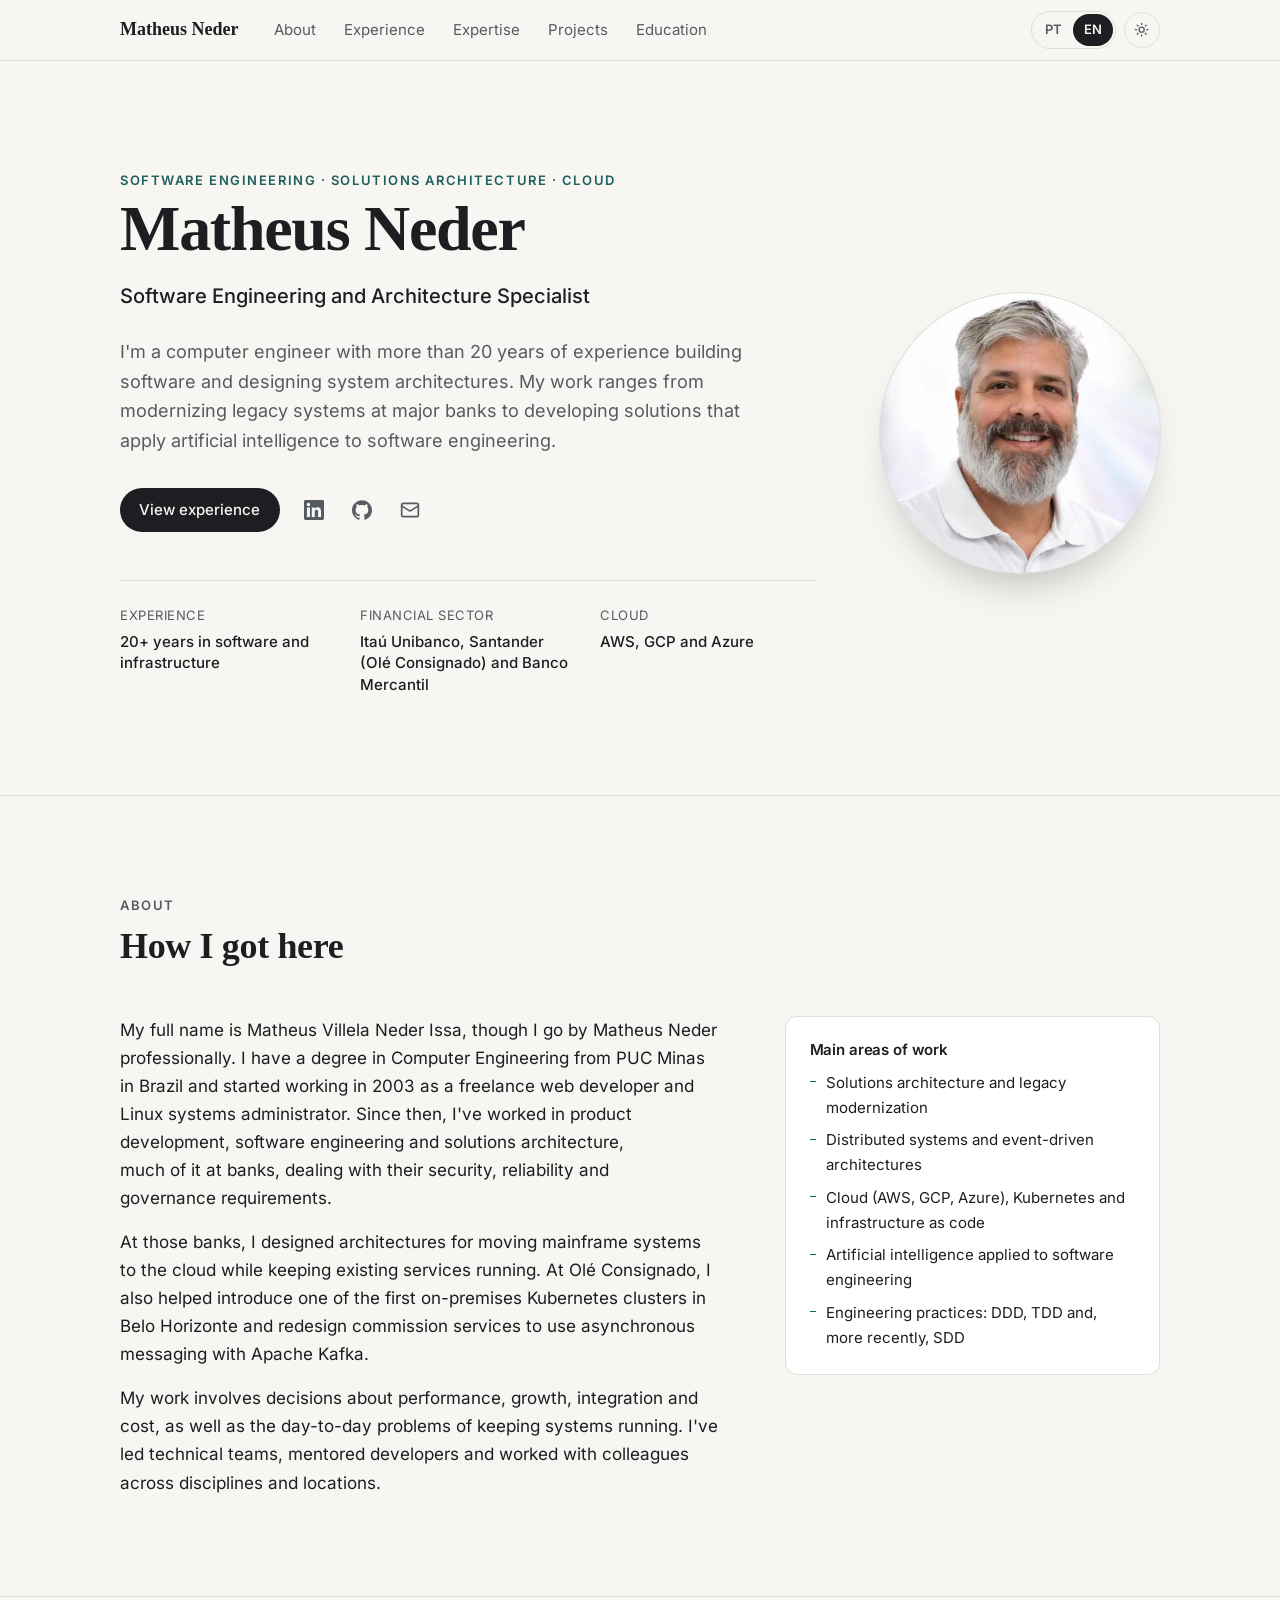
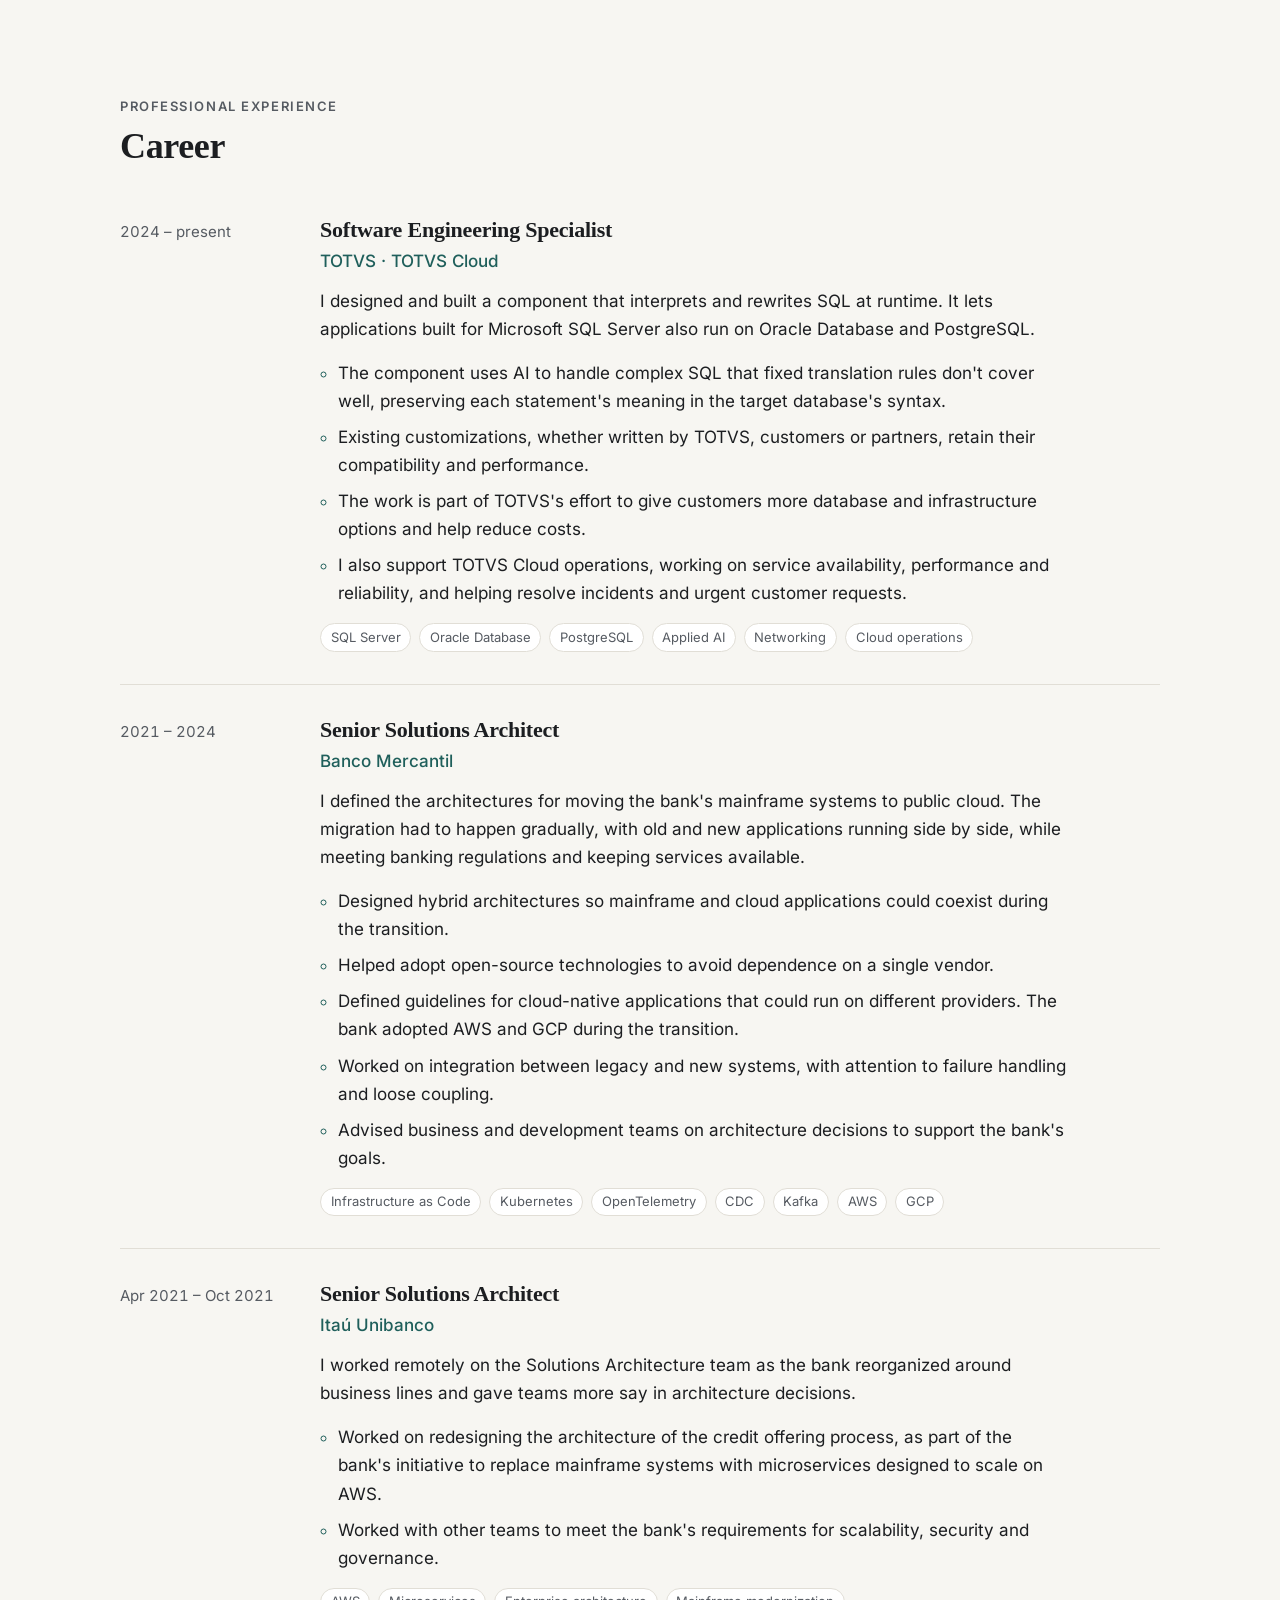
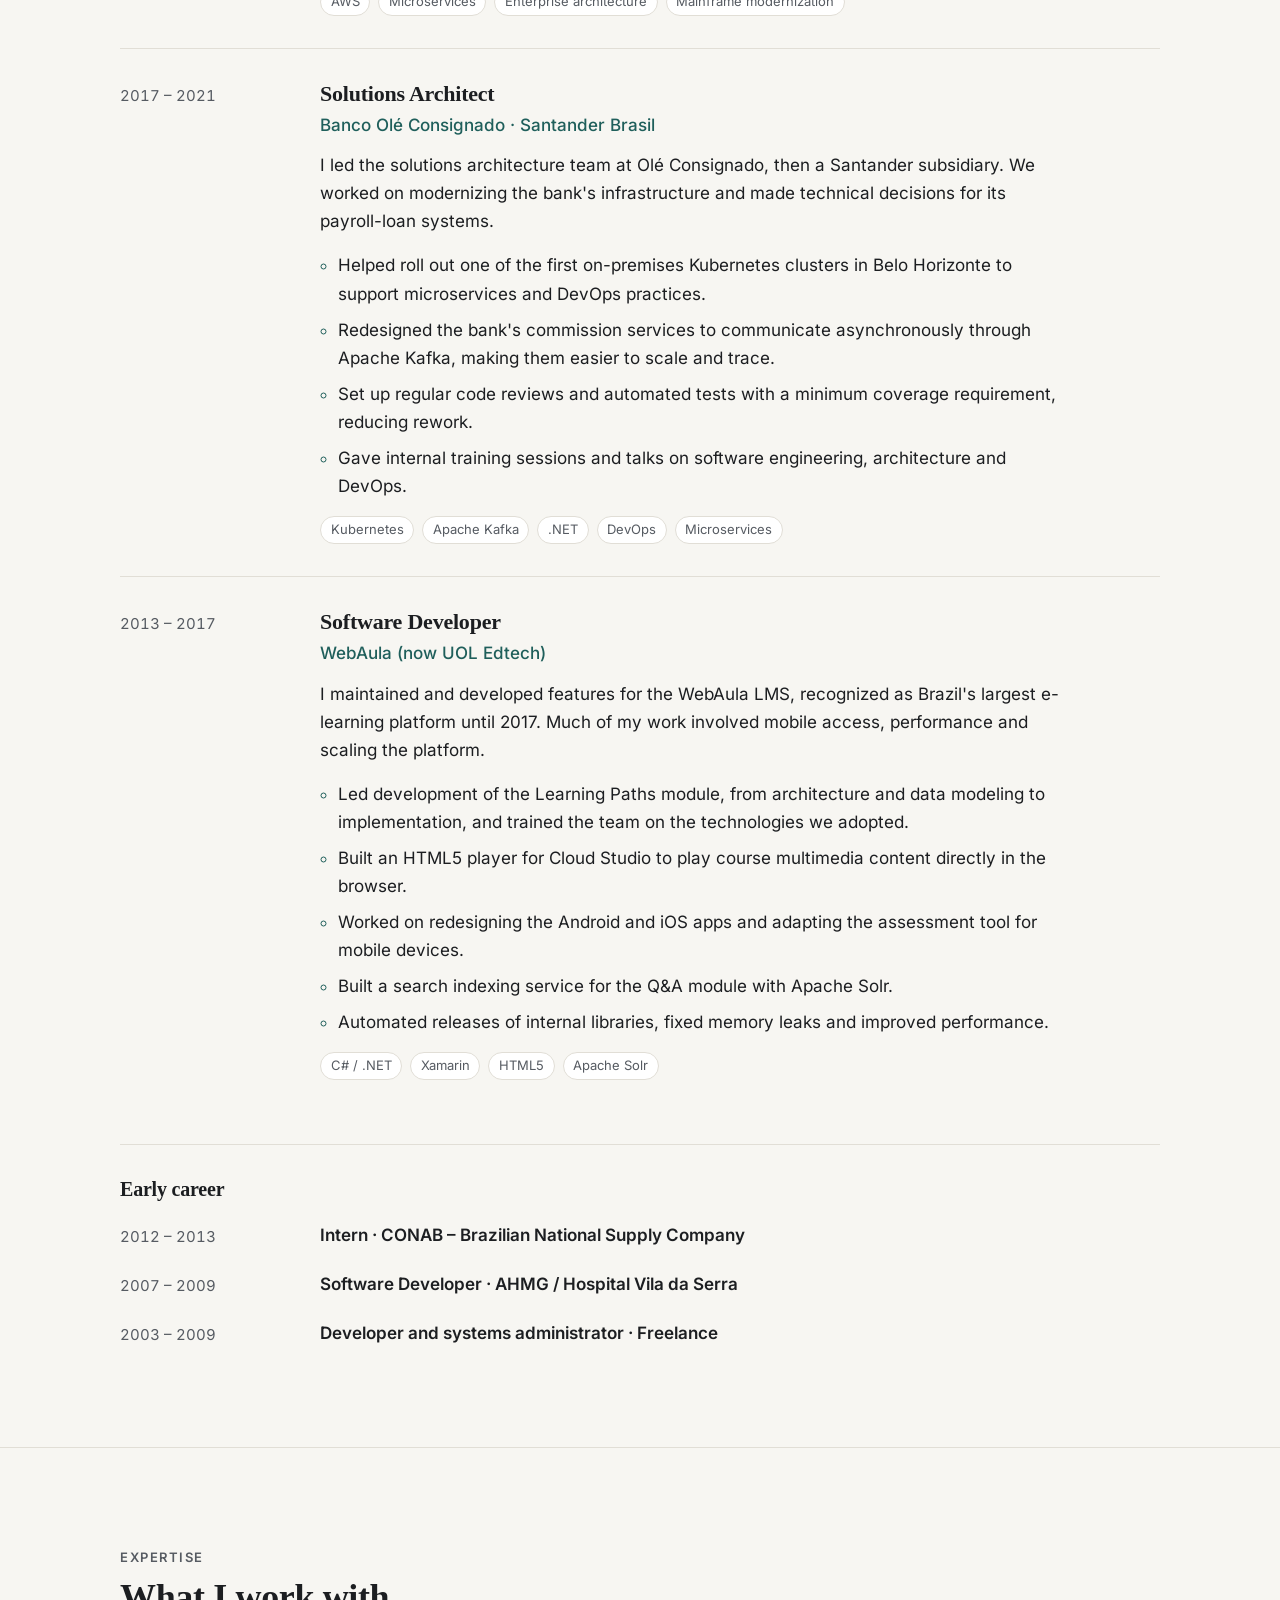
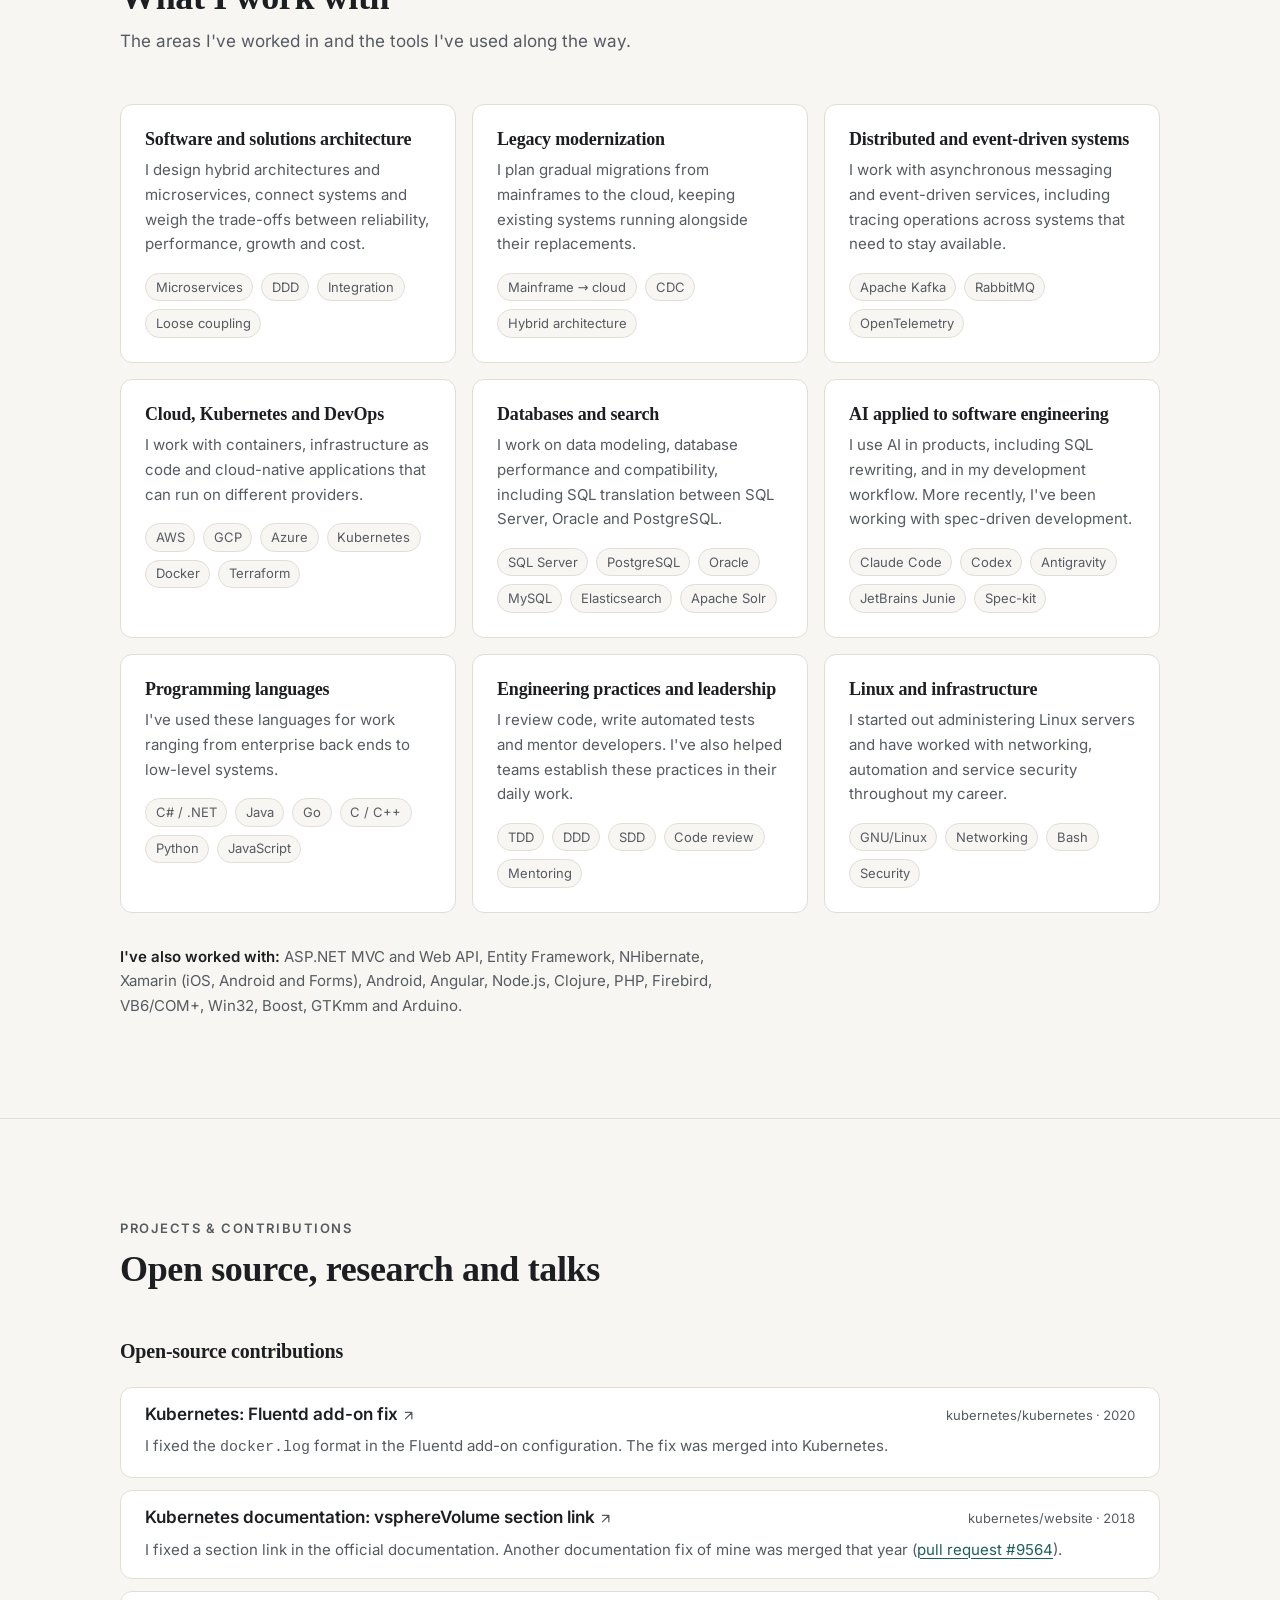
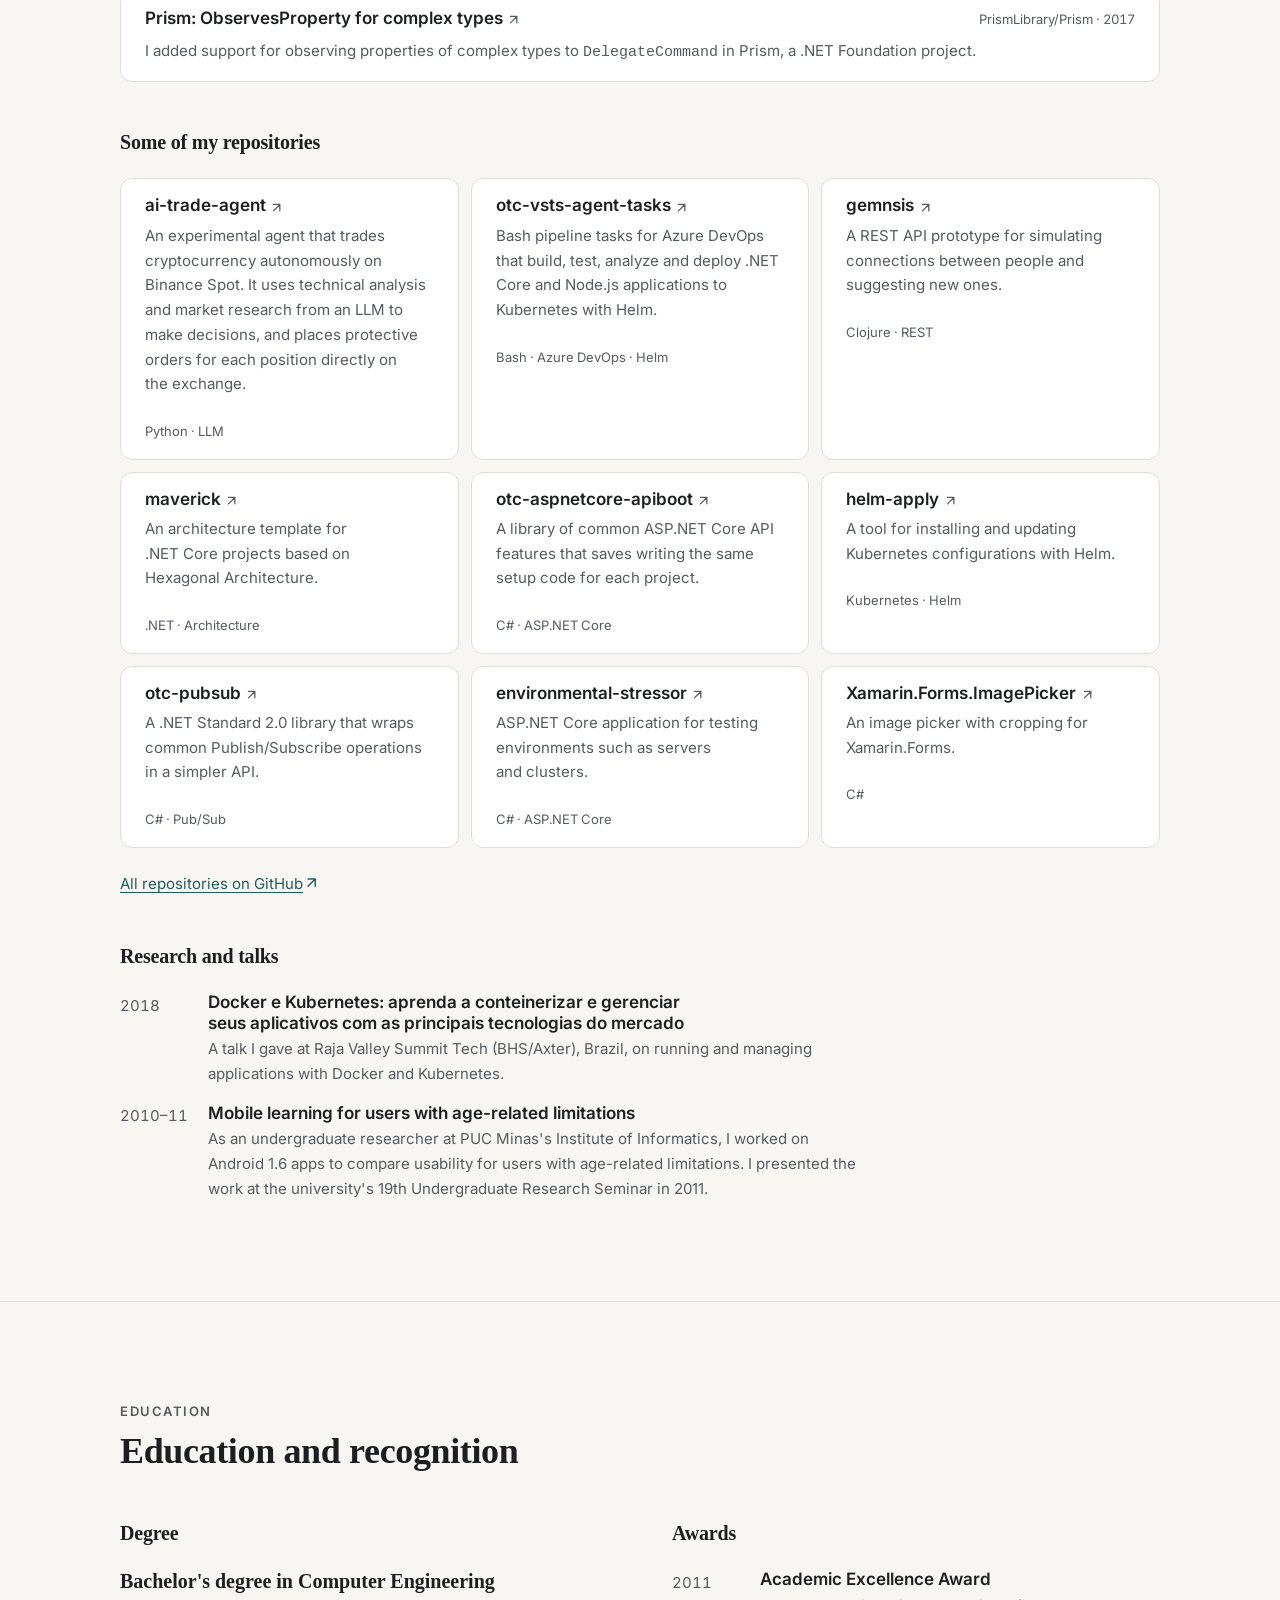
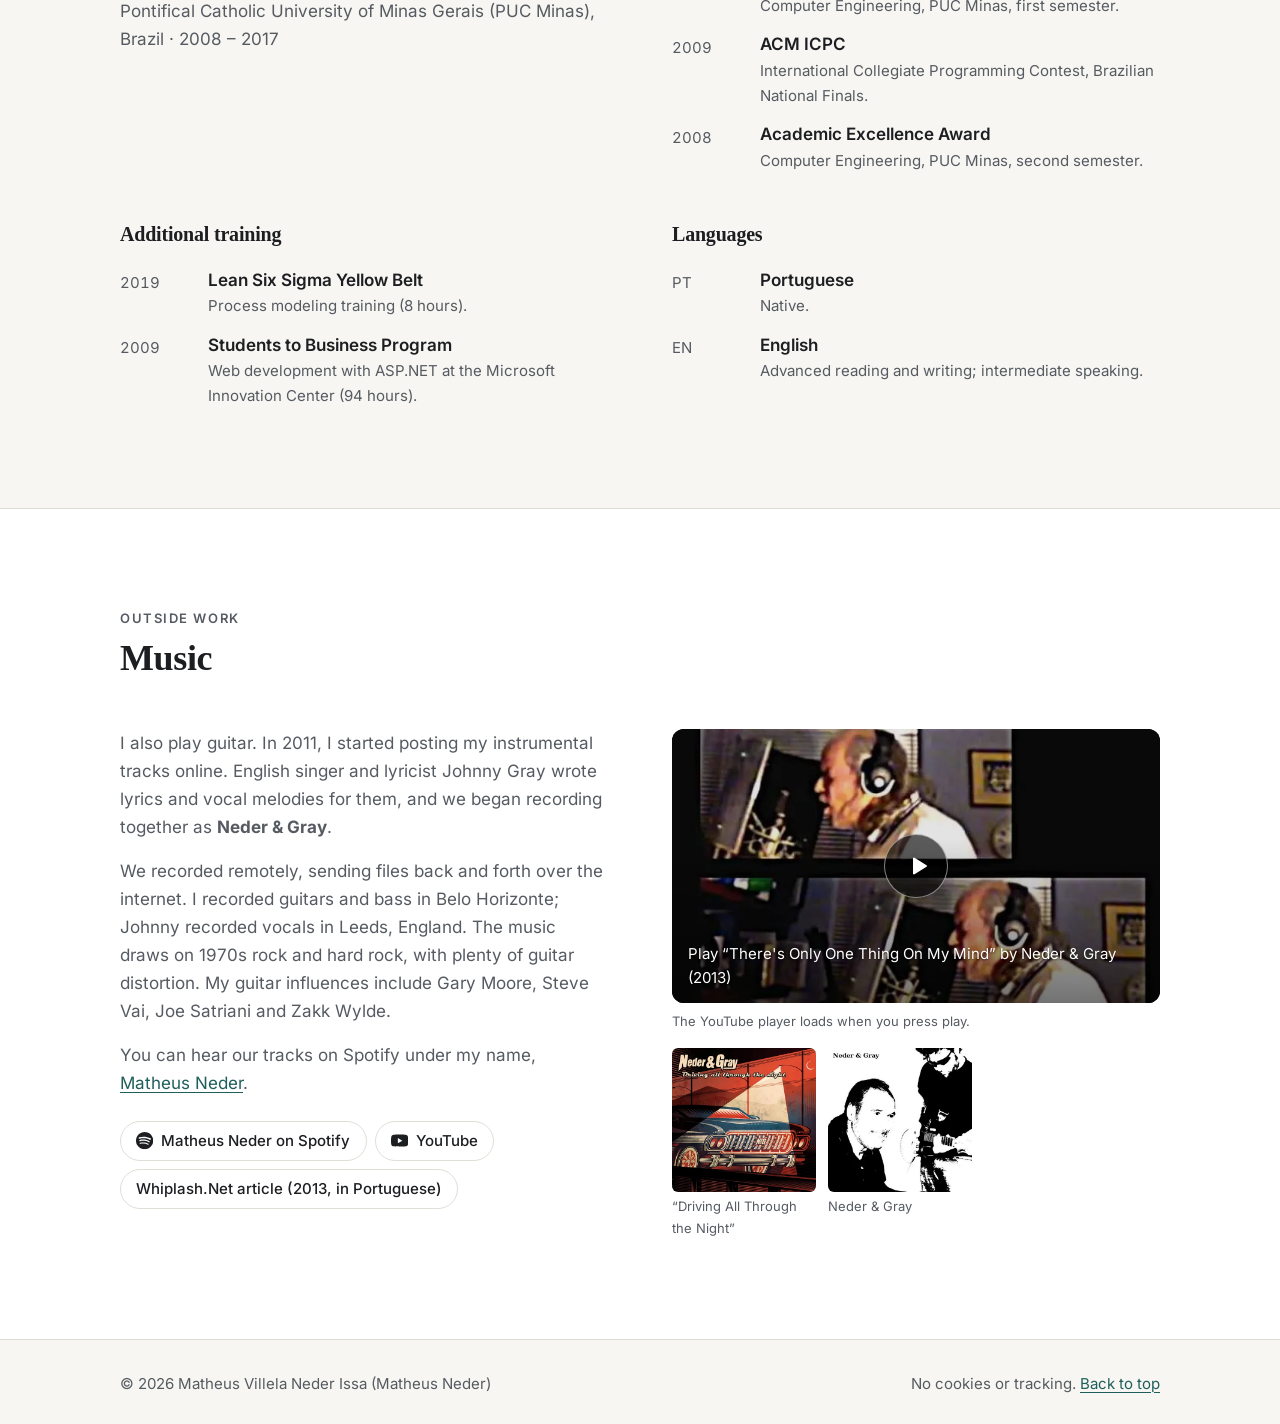
==== en/index.html @ 48172296 "Refine introduction and shorten freelance experience" ====
<!DOCTYPE html>
<html lang="en">
<head>
  <meta charset="utf-8">
  <meta name="viewport" content="width=device-width, initial-scale=1">
  <title>Matheus Neder | Software Engineering and Architecture</title>
  <meta name="description" content="I'm Matheus Neder (Matheus Villela Neder Issa), a computer engineer with over 20 years in software, including systems architecture, cloud and banking.">
  <meta name="author" content="Matheus Neder">
  <meta name="color-scheme" content="light dark">
  <meta name="theme-color" content="#f7f6f2" media="(prefers-color-scheme: light)">
  <meta name="theme-color" content="#121416" media="(prefers-color-scheme: dark)">

  <link rel="canonical" href="https://matheusneder.com/en/">
  <link rel="alternate" hreflang="pt-BR" href="https://matheusneder.com/pt-br/">
  <link rel="alternate" hreflang="en" href="https://matheusneder.com/en/">
  <link rel="alternate" hreflang="x-default" href="https://matheusneder.com/">

  <meta property="og:type" content="profile">
  <meta property="og:site_name" content="Matheus Neder">
  <meta property="og:title" content="Matheus Neder | Software Engineering and Architecture">
  <meta property="og:description" content="My work in software, architecture and cloud, projects I've contributed to, and some of the music I make.">
  <meta property="og:url" content="https://matheusneder.com/en/">
  <meta property="og:image" content="https://matheusneder.com/assets/images/og-image.jpg">
  <meta property="og:image:width" content="1200">
  <meta property="og:image:height" content="630">
  <meta property="og:image:alt" content="Matheus Neder: Software Engineering, Solutions Architecture, Cloud">
  <meta property="og:locale" content="en_US">
  <meta property="og:locale:alternate" content="pt_BR">
  <meta property="profile:first_name" content="Matheus">
  <meta property="profile:last_name" content="Neder">
  <meta name="twitter:card" content="summary_large_image">

  <link rel="icon" href="../favicon.svg" type="image/svg+xml">
  <link rel="apple-touch-icon" href="../assets/icons/apple-touch-icon.png">
  <link rel="preload" href="../assets/fonts/inter-latin-wght.woff2" as="font" type="font/woff2" crossorigin>
  <link rel="preload" href="../assets/fonts/source-serif-4-latin-wght.woff2" as="font" type="font/woff2" crossorigin>
  <link rel="stylesheet" href="../assets/css/main.css">
  <script>try{var t=localStorage.getItem("theme");if(t==="light"||t==="dark")document.documentElement.dataset.theme=t}catch(e){}</script>
  <script src="../assets/js/main.js" defer></script>

  <script type="application/ld+json">
  {
    "@context": "https://schema.org",
    "@graph": [
      {
        "@type": "WebSite",
        "@id": "https://matheusneder.com/#website",
        "url": "https://matheusneder.com/",
        "name": "Matheus Neder",
        "inLanguage": ["pt-BR", "en"],
        "publisher": { "@id": "https://matheusneder.com/#person" }
      },
      {
        "@type": "ProfilePage",
        "@id": "https://matheusneder.com/en/#profilepage",
        "url": "https://matheusneder.com/en/",
        "name": "Matheus Neder | Software Engineering and Architecture",
        "inLanguage": "en",
        "isPartOf": { "@id": "https://matheusneder.com/#website" },
        "mainEntity": { "@id": "https://matheusneder.com/#person" },
        "dateModified": "2026-11-24"
      },
      {
        "@type": "Person",
        "@id": "https://matheusneder.com/#person",
        "name": "Matheus Neder",
        "alternateName": "Matheus Villela Neder Issa",
        "url": "https://matheusneder.com/",
        "image": "https://matheusneder.com/assets/images/matheus-neder-portrait.webp",
        "jobTitle": "Software Engineering and Architecture Specialist",
        "worksFor": { "@type": "Organization", "name": "TOTVS", "url": "https://www.totvs.com/" },
        "alumniOf": {
          "@type": "CollegeOrUniversity",
          "name": "Pontifical Catholic University of Minas Gerais",
          "alternateName": "PUC Minas"
        },
        "hasOccupation": {
          "@type": "Occupation",
          "name": "Software engineer and solutions architect",
          "skills": "Software architecture, distributed systems, cloud computing, Kubernetes, Kafka, .NET, Go, Java, legacy modernization, AI applied to software engineering"
        },
        "knowsAbout": [
          "Software engineering", "Solutions architecture", "Distributed systems",
          "Event-driven architecture", "Cloud computing", "Amazon Web Services",
          "Google Cloud Platform", "Microsoft Azure", "Kubernetes", "Apache Kafka", "Terraform",
          "DevOps", "Legacy system modernization", ".NET", "C#", "Go", "Java", "Python",
          "Databases", "AI applied to software engineering"
        ],
        "knowsLanguage": ["pt-BR", "en"],
        "award": [
          "ACM ICPC, Brazilian National Finals (2009)",
          "Academic Excellence Award in Computer Engineering, PUC Minas (2008 and 2011)"
        ],
        "sameAs": [
          "https://www.linkedin.com/in/matheus-neder-66b16a16/",
          "https://github.com/matheusneder",
          "https://open.spotify.com/artist/2ZB9z4Bkj3iEiXHX3ApvSk"
        ]
      }
    ]
  }
  </script>
</head>
<body>
  <a class="skip-link" href="#content">Skip to content</a>

  <header class="site-header">
    <div class="container">
      <a class="brand" href="#top">Matheus Neder</a>
      <nav class="site-nav" aria-label="Sections">
        <ul>
          <li><a href="#about">About</a></li>
          <li><a href="#experience">Experience</a></li>
          <li><a href="#expertise">Expertise</a></li>
          <li><a href="#projects">Projects</a></li>
          <li><a href="#education">Education</a></li>
        </ul>
      </nav>
      <div class="header-tools">
        <nav class="lang-switch" aria-label="Language">
          <a href="../pt-br/" hreflang="pt-BR" lang="pt-BR" data-set-lang="pt-br"><abbr title="Português" aria-hidden="true">PT</abbr><span class="visually-hidden">Português</span></a>
          <a href="../en/" hreflang="en" lang="en" aria-current="page" data-set-lang="en"><abbr title="English" aria-hidden="true">EN</abbr><span class="visually-hidden">English</span></a>
        </nav>
        <button class="theme-toggle" type="button" hidden data-label-dark="Switch to dark theme" data-label-light="Switch to light theme" aria-label="Toggle theme">
          <svg class="icon icon-sun" aria-hidden="true"><use href="../assets/icons/icons.svg#sun"/></svg>
          <svg class="icon icon-moon" aria-hidden="true"><use href="../assets/icons/icons.svg#moon"/></svg>
        </button>
      </div>
    </div>
  </header>

  <main id="content">
    <!-- Hero ------------------------------------------------------------- -->
    <section class="hero" id="top" aria-labelledby="hero-title">
      <div class="container">
        <div class="hero-text">
          <p class="eyebrow">Software engineering · Solutions architecture · Cloud</p>
          <h1 id="hero-title">Matheus Neder</h1>
          <p class="role">Software Engineering and Architecture Specialist</p>
          <p class="lead">I'm a computer engineer with more than 20 years of experience building software and designing system architectures. My work ranges from modernizing legacy systems at major banks to developing solutions that apply artificial intelligence to software engineering.</p>

          <div class="hero-actions">
            <a class="btn btn-primary" href="#experience">View experience</a>
            <ul class="icon-links">
              <li><a href="https://www.linkedin.com/in/matheus-neder-66b16a16/" rel="me noopener" target="_blank" aria-label="LinkedIn (opens in a new tab)" title="LinkedIn"><svg class="icon" aria-hidden="true"><use href="../assets/icons/icons.svg#linkedin"/></svg></a></li>
              <li><a href="https://github.com/matheusneder" rel="me noopener" target="_blank" aria-label="GitHub (opens in a new tab)" title="GitHub"><svg class="icon" aria-hidden="true"><use href="../assets/icons/icons.svg#github"/></svg></a></li>
              <li><a href="mailto:matheusneder@gmail.com" aria-label="Email: matheusneder@gmail.com" title="Email"><svg class="icon" aria-hidden="true"><use href="../assets/icons/icons.svg#mail"/></svg></a></li>
            </ul>
          </div>

          <dl class="facts">
            <div><dt>Experience</dt><dd>20+ years in software and infrastructure</dd></div>
            <div><dt>Financial sector</dt><dd>Itaú Unibanco, Santander (Olé Consignado) and Banco Mercantil</dd></div>
            <div><dt>Cloud</dt><dd>AWS, GCP and Azure</dd></div>
          </dl>
        </div>

        <figure class="hero-portrait">
          <img src="../assets/images/matheus-neder-portrait.webp"
               srcset="../assets/images/matheus-neder-portrait-240.webp 240w, ../assets/images/matheus-neder-portrait.webp 460w"
               sizes="(max-width: 44rem) 136px, 280px"
               width="460" height="460" alt="Portrait of Matheus Neder" fetchpriority="high">
        </figure>
      </div>
    </section>

    <!-- About ------------------------------------------------------------ -->
    <section class="section" id="about" aria-labelledby="about-title">
      <div class="container">
        <div class="section-head">
          <p class="eyebrow">About</p>
          <h2 id="about-title">How I got here</h2>
        </div>
        <div class="about-grid">
          <div class="about-text">
            <p>My full name is Matheus Villela Neder Issa, though I go by Matheus Neder professionally. I have a degree in Computer Engineering from PUC Minas in Brazil and started working in 2003 as a freelance web developer and Linux systems administrator. Since then, I've worked in product development, software engineering and solutions architecture, much of it at banks, dealing with their security, reliability and governance requirements.</p>
            <p>At those banks, I designed architectures for moving mainframe systems to the cloud while keeping existing services running. At Olé Consignado, I also helped introduce one of the first on-premises Kubernetes clusters in Belo Horizonte and redesign commission services to use asynchronous messaging with Apache Kafka.</p>
            <p>My work involves decisions about performance, growth, integration and cost, as well as the day-to-day problems of keeping systems running. I've led technical teams, mentored developers and worked with colleagues across disciplines and locations.</p>
          </div>
          <aside class="about-aside" aria-labelledby="focus-title">
            <h3 id="focus-title">Main areas of work</h3>
            <ul>
              <li>Solutions architecture and legacy modernization</li>
              <li>Distributed systems and event-driven architectures</li>
              <li>Cloud (AWS, GCP, Azure), Kubernetes and infrastructure as code</li>
              <li>Artificial intelligence applied to software engineering</li>
              <li>Engineering practices: DDD, TDD and, more recently, SDD</li>
            </ul>
          </aside>
        </div>
      </div>
    </section>

    <!-- Experience ------------------------------------------------------- -->
    <section class="section" id="experience" aria-labelledby="experience-title">
      <div class="container">
        <div class="section-head">
          <p class="eyebrow">Professional experience</p>
          <h2 id="experience-title">Career</h2>
        </div>

        <ol class="timeline">
          <li class="job">
            <p class="job-period"><time datetime="2024">2024</time> – present</p>
            <div class="job-body">
              <div class="job-head">
                <h3>Software Engineering Specialist</h3>
                <p class="job-org">TOTVS · TOTVS Cloud</p>
              </div>
              <p>I designed and built a component that interprets and rewrites SQL at runtime. It lets applications built for Microsoft SQL Server also run on Oracle Database and PostgreSQL.</p>
              <ul>
                <li>The component uses AI to handle complex SQL that fixed translation rules don't cover well, preserving each statement's meaning in the target database's syntax.</li>
                <li>Existing customizations, whether written by TOTVS, customers or partners, retain their compatibility and performance.</li>
                <li>The work is part of TOTVS's effort to give customers more database and infrastructure options and help reduce costs.</li>
                <li>I also support TOTVS Cloud operations, working on service availability, performance and reliability, and helping resolve incidents and urgent customer requests.</li>
              </ul>
              <ul class="tags">
                <li>SQL Server</li><li>Oracle Database</li><li>PostgreSQL</li><li>Applied AI</li><li>Networking</li><li>Cloud operations</li>
              </ul>
            </div>
          </li>

          <li class="job">
            <p class="job-period"><time datetime="2021">2021</time> – <time datetime="2024">2024</time></p>
            <div class="job-body">
              <div class="job-head">
                <h3>Senior Solutions Architect</h3>
                <p class="job-org">Banco Mercantil</p>
              </div>
              <p>I defined the architectures for moving the bank's mainframe systems to public cloud. The migration had to happen gradually, with old and new applications running side by side, while meeting banking regulations and keeping services available.</p>
              <ul>
                <li>Designed hybrid architectures so mainframe and cloud applications could coexist during the transition.</li>
                <li>Helped adopt open-source technologies to avoid dependence on a single vendor.</li>
                <li>Defined guidelines for cloud-native applications that could run on different providers. The bank adopted AWS and GCP during the transition.</li>
                <li>Worked on integration between legacy and new systems, with attention to failure handling and loose coupling.</li>
                <li>Advised business and development teams on architecture decisions to support the bank's goals.</li>
              </ul>
              <ul class="tags">
                <li>Infrastructure as Code</li><li>Kubernetes</li><li>OpenTelemetry</li><li>CDC</li><li>Kafka</li><li>AWS</li><li>GCP</li>
              </ul>
            </div>
          </li>

          <li class="job">
            <p class="job-period"><time datetime="2021-04">Apr 2021</time> – <time datetime="2021-10">Oct 2021</time></p>
            <div class="job-body">
              <div class="job-head">
                <h3>Senior Solutions Architect</h3>
                <p class="job-org">Itaú Unibanco</p>
              </div>
              <p>I worked remotely on the Solutions Architecture team as the bank reorganized around business lines and gave teams more say in architecture decisions.</p>
              <ul>
                <li>Worked on redesigning the architecture of the credit offering process, as part of the bank's initiative to replace mainframe systems with microservices designed to scale on AWS.</li>
                <li>Worked with other teams to meet the bank's requirements for scalability, security and governance.</li>
              </ul>
              <ul class="tags">
                <li>AWS</li><li>Microservices</li><li>Enterprise architecture</li><li>Mainframe modernization</li>
              </ul>
            </div>
          </li>

          <li class="job">
            <p class="job-period"><time datetime="2017">2017</time> – <time datetime="2021">2021</time></p>
            <div class="job-body">
              <div class="job-head">
                <h3>Solutions Architect</h3>
                <p class="job-org">Banco Olé Consignado · Santander Brasil</p>
              </div>
              <p>I led the solutions architecture team at Olé Consignado, then a Santander subsidiary. We worked on modernizing the bank's infrastructure and made technical decisions for its payroll-loan systems.</p>
              <ul>
                <li>Helped roll out one of the first on-premises Kubernetes clusters in Belo Horizonte to support microservices and DevOps practices.</li>
                <li>Redesigned the bank's commission services to communicate asynchronously through Apache Kafka, making them easier to scale and trace.</li>
                <li>Set up regular code reviews and automated tests with a minimum coverage requirement, reducing rework.</li>
                <li>Gave internal training sessions and talks on software engineering, architecture and DevOps.</li>
              </ul>
              <ul class="tags">
                <li>Kubernetes</li><li>Apache Kafka</li><li>.NET</li><li>DevOps</li><li>Microservices</li>
              </ul>
            </div>
          </li>

          <li class="job">
            <p class="job-period"><time datetime="2013">2013</time> – <time datetime="2017">2017</time></p>
            <div class="job-body">
              <div class="job-head">
                <h3>Software Developer</h3>
                <p class="job-org">WebAula (now UOL Edtech)</p>
              </div>
              <p>I maintained and developed features for the WebAula LMS, recognized as Brazil's largest e-learning platform until 2017. Much of my work involved mobile access, performance and scaling the platform.</p>
              <ul>
                <li>Led development of the Learning Paths module, from architecture and data modeling to implementation, and trained the team on the technologies we adopted.</li>
                <li>Built an HTML5 player for Cloud Studio to play course multimedia content directly in the browser.</li>
                <li>Worked on redesigning the Android and iOS apps and adapting the assessment tool for mobile devices.</li>
                <li>Built a search indexing service for the Q&amp;A module with Apache Solr.</li>
                <li>Automated releases of internal libraries, fixed memory leaks and improved performance.</li>
              </ul>
              <ul class="tags">
                <li>C# / .NET</li><li>Xamarin</li><li>HTML5</li><li>Apache Solr</li>
              </ul>
            </div>
          </li>
        </ol>

        <div class="early-career">
          <h3>Early career</h3>
          <ul class="early-list">
            <li>
              <p class="job-period"><time datetime="2012">2012</time> – <time datetime="2013">2013</time></p>
              <div>
                <h4>Intern · CONAB – Brazilian National Supply Company</h4>
              </div>
            </li>
            <li>
              <p class="job-period"><time datetime="2007">2007</time> – <time datetime="2009">2009</time></p>
              <div>
                <h4>Software Developer · AHMG / Hospital Vila da Serra</h4>
              </div>
            </li>
            <li>
              <p class="job-period"><time datetime="2003">2003</time> – <time datetime="2009">2009</time></p>
              <div>
                <h4>Developer and systems administrator · Freelance</h4>
              </div>
            </li>
          </ul>
        </div>
      </div>
    </section>

    <!-- Expertise -------------------------------------------------------- -->
    <section class="section" id="expertise" aria-labelledby="expertise-title">
      <div class="container">
        <div class="section-head">
          <p class="eyebrow">Expertise</p>
          <h2 id="expertise-title">What I work with</h2>
          <p>The areas I've worked in and the tools I've used along the way.</p>
        </div>

        <ul class="expertise-grid">
          <li class="card">
            <h3>Software and solutions architecture</h3>
            <p>I design hybrid architectures and microservices, connect systems and weigh the trade-offs between reliability, performance, growth and cost.</p>
            <ul class="tags"><li>Microservices</li><li>DDD</li><li>Integration</li><li>Loose coupling</li></ul>
          </li>
          <li class="card">
            <h3>Legacy modernization</h3>
            <p>I plan gradual migrations from mainframes to the cloud, keeping existing systems running alongside their replacements.</p>
            <ul class="tags"><li>Mainframe → cloud</li><li>CDC</li><li>Hybrid architecture</li></ul>
          </li>
          <li class="card">
            <h3>Distributed and event-driven systems</h3>
            <p>I work with asynchronous messaging and event-driven services, including tracing operations across systems that need to stay available.</p>
            <ul class="tags"><li>Apache Kafka</li><li>RabbitMQ</li><li>OpenTelemetry</li></ul>
          </li>
          <li class="card">
            <h3>Cloud, Kubernetes and DevOps</h3>
            <p>I work with containers, infrastructure as code and cloud-native applications that can run on different providers.</p>
            <ul class="tags"><li>AWS</li><li>GCP</li><li>Azure</li><li>Kubernetes</li><li>Docker</li><li>Terraform</li></ul>
          </li>
          <li class="card">
            <h3>Databases and search</h3>
            <p>I work on data modeling, database performance and compatibility, including SQL translation between SQL Server, Oracle and PostgreSQL.</p>
            <ul class="tags"><li>SQL Server</li><li>PostgreSQL</li><li>Oracle</li><li>MySQL</li><li>Elasticsearch</li><li>Apache Solr</li></ul>
          </li>
          <li class="card">
            <h3>AI applied to software engineering</h3>
            <p>I use AI in products, including SQL rewriting, and in my development workflow. More recently, I've been working with spec-driven development.</p>
            <ul class="tags"><li>Claude Code</li><li>Codex</li><li>Antigravity</li><li>JetBrains Junie</li><li>Spec-kit</li></ul>
          </li>
          <li class="card">
            <h3>Programming languages</h3>
            <p>I've used these languages for work ranging from enterprise back ends to low-level systems.</p>
            <ul class="tags"><li>C# / .NET</li><li>Java</li><li>Go</li><li>C / C++</li><li>Python</li><li>JavaScript</li></ul>
          </li>
          <li class="card">
            <h3>Engineering practices and leadership</h3>
            <p>I review code, write automated tests and mentor developers. I've also helped teams establish these practices in their daily work.</p>
            <ul class="tags"><li>TDD</li><li>DDD</li><li>SDD</li><li>Code review</li><li>Mentoring</li></ul>
          </li>
          <li class="card">
            <h3>Linux and infrastructure</h3>
            <p>I started out administering Linux servers and have worked with networking, automation and service security throughout my career.</p>
            <ul class="tags"><li>GNU/Linux</li><li>Networking</li><li>Bash</li><li>Security</li></ul>
          </li>
        </ul>

        <p class="also"><strong>I've also worked with:</strong> ASP.NET MVC and Web API, Entity Framework, NHibernate, Xamarin (iOS, Android and Forms), Android, Angular, Node.js, Clojure, PHP, Firebird, VB6/COM+, Win32, Boost, GTKmm and Arduino.</p>
      </div>
    </section>

    <!-- Projects --------------------------------------------------------- -->
    <section class="section" id="projects" aria-labelledby="projects-title">
      <div class="container">
        <div class="section-head">
          <p class="eyebrow">Projects &amp; contributions</p>
          <h2 id="projects-title">Open source, research and talks</h2>
        </div>

        <div class="subsection">
          <h3>Open-source contributions</h3>
          <ul class="link-list">
            <li class="link-item">
              <h4><a href="https://github.com/kubernetes/kubernetes/pull/87041" target="_blank" rel="noopener">Kubernetes: Fluentd add-on fix<svg class="icon" aria-hidden="true"><use href="../assets/icons/icons.svg#arrow-up-right"/></svg></a></h4>
              <span class="meta">kubernetes/kubernetes · 2020</span>
              <p>I fixed the <code>docker.log</code> format in the Fluentd add-on configuration. The fix was merged into Kubernetes.</p>
            </li>
            <li class="link-item">
              <h4><a href="https://github.com/kubernetes/website/pull/10320" target="_blank" rel="noopener">Kubernetes documentation: vsphereVolume section link<svg class="icon" aria-hidden="true"><use href="../assets/icons/icons.svg#arrow-up-right"/></svg></a></h4>
              <span class="meta">kubernetes/website · 2018</span>
              <p>I fixed a section link in the official documentation. Another documentation fix of mine was merged that year (<a href="https://github.com/kubernetes/website/pull/9564" target="_blank" rel="noopener">pull request #9564</a>).</p>
            </li>
            <li class="link-item">
              <h4><a href="https://github.com/PrismLibrary/Prism/pull/1034" target="_blank" rel="noopener">Prism: ObservesProperty for complex types<svg class="icon" aria-hidden="true"><use href="../assets/icons/icons.svg#arrow-up-right"/></svg></a></h4>
              <span class="meta">PrismLibrary/Prism · 2017</span>
              <p>I added support for observing properties of complex types to <code>DelegateCommand</code> in Prism, a .NET Foundation project.</p>
            </li>
          </ul>
        </div>

        <div class="subsection">
          <h3>Some of my repositories</h3>
          <ul class="repo-grid">
            <li class="link-item">
              <h4><a href="https://github.com/matheusneder/ai-trade-agent" target="_blank" rel="noopener">ai-trade-agent<svg class="icon" aria-hidden="true"><use href="../assets/icons/icons.svg#arrow-up-right"/></svg></a></h4>
              <p>An experimental agent that trades cryptocurrency autonomously on Binance Spot. It uses technical analysis and market research from an LLM to make decisions, and places protective orders for each position directly on the exchange.</p>
              <span class="meta">Python · LLM</span>
            </li>
            <li class="link-item">
              <h4><a href="https://github.com/matheusneder/otc-vsts-agent-tasks" target="_blank" rel="noopener">otc-vsts-agent-tasks<svg class="icon" aria-hidden="true"><use href="../assets/icons/icons.svg#arrow-up-right"/></svg></a></h4>
              <p>Bash pipeline tasks for Azure DevOps that build, test, analyze and deploy .NET Core and Node.js applications to Kubernetes with Helm.</p>
              <span class="meta">Bash · Azure DevOps · Helm</span>
            </li>
            <li class="link-item">
              <h4><a href="https://github.com/matheusneder/gemnsis" target="_blank" rel="noopener">gemnsis<svg class="icon" aria-hidden="true"><use href="../assets/icons/icons.svg#arrow-up-right"/></svg></a></h4>
              <p>A REST API prototype for simulating connections between people and suggesting new ones.</p>
              <span class="meta">Clojure · REST</span>
            </li>
            <li class="link-item">
              <h4><a href="https://github.com/matheusneder/maverick" target="_blank" rel="noopener">maverick<svg class="icon" aria-hidden="true"><use href="../assets/icons/icons.svg#arrow-up-right"/></svg></a></h4>
              <p>An architecture template for .NET Core projects based on Hexagonal Architecture.</p>
              <span class="meta">.NET · Architecture</span>
            </li>
            <li class="link-item">
              <h4><a href="https://github.com/matheusneder/otc-aspnetcore-apiboot" target="_blank" rel="noopener">otc-aspnetcore-apiboot<svg class="icon" aria-hidden="true"><use href="../assets/icons/icons.svg#arrow-up-right"/></svg></a></h4>
              <p>A library of common ASP.NET Core API features that saves writing the same setup code for each project.</p>
              <span class="meta">C# · ASP.NET Core</span>
            </li>
            <li class="link-item">
              <h4><a href="https://github.com/matheusneder/helm-apply" target="_blank" rel="noopener">helm-apply<svg class="icon" aria-hidden="true"><use href="../assets/icons/icons.svg#arrow-up-right"/></svg></a></h4>
              <p>A tool for installing and updating Kubernetes configurations with Helm.</p>
              <span class="meta">Kubernetes · Helm</span>
            </li>
            <li class="link-item">
              <h4><a href="https://github.com/matheusneder/otc-pubsub" target="_blank" rel="noopener">otc-pubsub<svg class="icon" aria-hidden="true"><use href="../assets/icons/icons.svg#arrow-up-right"/></svg></a></h4>
              <p>A .NET Standard 2.0 library that wraps common Publish/Subscribe operations in a simpler API.</p>
              <span class="meta">C# · Pub/Sub</span>
            </li>
            <li class="link-item">
              <h4><a href="https://github.com/matheusneder/environmental-stressor" target="_blank" rel="noopener">environmental-stressor<svg class="icon" aria-hidden="true"><use href="../assets/icons/icons.svg#arrow-up-right"/></svg></a></h4>
              <p>ASP.NET Core application for testing environments such as servers and clusters.</p>
              <span class="meta">C# · ASP.NET Core</span>
            </li>
            <li class="link-item">
              <h4><a href="https://github.com/matheusneder/Xamarin.Forms.ImagePicker" target="_blank" rel="noopener">Xamarin.Forms.ImagePicker<svg class="icon" aria-hidden="true"><use href="../assets/icons/icons.svg#arrow-up-right"/></svg></a></h4>
              <p>An image picker with cropping for Xamarin.Forms.</p>
              <span class="meta">C#</span>
            </li>
          </ul>
          <p class="more-link"><a href="https://github.com/matheusneder" target="_blank" rel="noopener">All repositories on GitHub<svg class="icon" aria-hidden="true"><use href="../assets/icons/icons.svg#arrow-up-right"/></svg></a></p>
        </div>

        <div class="subsection">
          <h3>Research and talks</h3>
          <ul class="plain-list">
            <li>
              <span class="year">2018</span>
              <div>
                <h4 lang="pt-BR">Docker e Kubernetes: aprenda a conteinerizar e gerenciar seus aplicativos com as principais tecnologias do mercado</h4>
                <p>A talk I gave at Raja Valley Summit Tech (BHS/Axter), Brazil, on running and managing applications with Docker and Kubernetes.</p>
              </div>
            </li>
            <li>
              <span class="year">2010–11</span>
              <div>
                <h4>Mobile learning for users with age-related limitations</h4>
                <p>As an undergraduate researcher at PUC Minas's Institute of Informatics, I worked on Android 1.6 apps to compare usability for users with age-related limitations. I presented the work at the university's 19th Undergraduate Research Seminar in 2011.</p>
              </div>
            </li>
          </ul>
        </div>
      </div>
    </section>

    <!-- Education -------------------------------------------------------- -->
    <section class="section" id="education" aria-labelledby="education-title">
      <div class="container">
        <div class="section-head">
          <p class="eyebrow">Education</p>
          <h2 id="education-title">Education and recognition</h2>
        </div>

        <div class="edu-grid">
          <div>
            <h3>Degree</h3>
            <div class="degree">
              <h4>Bachelor's degree in Computer Engineering</h4>
              <p>Pontifical Catholic University of Minas Gerais (PUC Minas), Brazil · 2008 – 2017</p>
            </div>
          </div>

          <div>
            <h3>Awards</h3>
            <ul class="plain-list">
              <li><span class="year">2011</span><div><h4>Academic Excellence Award</h4><p>Computer Engineering, PUC Minas, first semester.</p></div></li>
              <li><span class="year">2009</span><div><h4>ACM ICPC</h4><p>International Collegiate Programming Contest, Brazilian National Finals.</p></div></li>
              <li><span class="year">2008</span><div><h4>Academic Excellence Award</h4><p>Computer Engineering, PUC Minas, second semester.</p></div></li>
            </ul>
          </div>

          <div>
            <h3>Additional training</h3>
            <ul class="plain-list">
              <li><span class="year">2019</span><div><h4>Lean Six Sigma Yellow Belt</h4><p>Process modeling training (8 hours).</p></div></li>
              <li><span class="year">2009</span><div><h4>Students to Business Program</h4><p>Web development with ASP.NET at the Microsoft Innovation Center (94 hours).</p></div></li>
            </ul>
          </div>

          <div>
            <h3>Languages</h3>
            <ul class="plain-list">
              <li><span class="year" aria-hidden="true">PT</span><div><h4>Portuguese</h4><p>Native.</p></div></li>
              <li><span class="year" aria-hidden="true">EN</span><div><h4>English</h4><p>Advanced reading and writing; intermediate speaking.</p></div></li>
            </ul>
          </div>
        </div>
      </div>
    </section>


    <!-- Personal interests ----------------------------------------------- -->
    <section class="section section-personal" id="music" aria-labelledby="music-title">
      <div class="container">
        <div class="section-head">
          <p class="eyebrow">Outside work</p>
          <h2 id="music-title">Music</h2>
        </div>
        <div class="music">
          <div class="music-text">
            <p>I also play guitar. In 2011, I started posting my instrumental tracks online. English singer and lyricist Johnny Gray wrote lyrics and vocal melodies for them, and we began recording together as <strong>Neder &amp; Gray</strong>.</p>
            <p>We recorded remotely, sending files back and forth over the internet. I recorded guitars and bass in Belo Horizonte; Johnny recorded vocals in Leeds, England. The music draws on 1970s rock and hard rock, with plenty of guitar distortion. My guitar influences include Gary Moore, Steve Vai, Joe Satriani and Zakk Wylde.</p>
            <p>You can hear our tracks on Spotify under my name, <a href="https://open.spotify.com/artist/2ZB9z4Bkj3iEiXHX3ApvSk" target="_blank" rel="noopener">Matheus Neder</a>.</p>
            <ul class="music-links">
              <li><a class="btn btn-ghost" href="https://open.spotify.com/artist/2ZB9z4Bkj3iEiXHX3ApvSk" target="_blank" rel="noopener"><svg class="icon" aria-hidden="true"><use href="../assets/icons/icons.svg#spotify"/></svg>Matheus Neder on Spotify</a></li>
              <li><a class="btn btn-ghost" href="https://www.youtube.com/nederandgray" target="_blank" rel="noopener"><svg class="icon" aria-hidden="true"><use href="../assets/icons/icons.svg#youtube"/></svg>YouTube</a></li>
              <li><a class="btn btn-ghost" href="https://whiplash.net/materias/biografias/173452-nederandgray.html" target="_blank" rel="noopener" hreflang="pt-BR">Whiplash.Net article (2013, in Portuguese)</a></li>
            </ul>
          </div>
          <div>
            <div class="video">
              <img src="../assets/images/video-theres-only-one-thing-on-my-mind.webp" width="640" height="360" alt="" loading="lazy" decoding="async">
              <a class="video-play" href="https://www.youtube.com/watch?v=l0gKuDb0F-w" target="_blank" rel="noopener"
                 data-video-id="l0gKuDb0F-w" data-video-title="Neder &amp; Gray: There's Only One Thing On My Mind">
                <span class="play-badge"><svg class="icon" aria-hidden="true"><use href="../assets/icons/icons.svg#play"/></svg></span>
                <span class="video-caption">Play “There's Only One Thing On My Mind” by Neder &amp; Gray (2013)</span>
              </a>
            </div>
            <p class="video-note">The YouTube player loads when you press play.</p>
            <div class="music-gallery">
              <figure>
                <img src="../assets/images/neder-and-gray-driving-all-through-the-night.webp" width="480" height="480" alt="Illustrated Neder &amp; Gray cover for “Driving All Through the Night”: a classic car at night under a street light" loading="lazy" decoding="async">
                <figcaption>“Driving All Through the Night”</figcaption>
              </figure>
              <figure>
                <img src="../assets/images/neder-and-gray.webp" width="480" height="480" alt="Black-and-white Neder &amp; Gray artwork: the two musicians in the studio, one of them holding a guitar" loading="lazy" decoding="async">
                <figcaption>Neder &amp; Gray</figcaption>
              </figure>
            </div>
          </div>
        </div>
      </div>
    </section>
  </main>

  <footer class="site-footer">
    <div class="container">
      <p>© 2026 Matheus Villela Neder Issa (Matheus Neder)</p>
      <p>No cookies or tracking. <a href="#top">Back to top</a></p>
    </div>
  </footer>
</body>
</html>
---- assets/css/main.css ----
/* ==========================================================================
   matheusneder.com: main stylesheet
   1. Fonts  2. Design tokens  3. Base  4. Layout  5. Header  6. Hero
   7. Sections  8. Components  9. Music  10. Footer  11. Motion  12. Print
   ========================================================================== */

/* 1. Fonts (self-hosted, SIL Open Font License) ---------------------------- */
@font-face {
  font-family: "Inter";
  src: url("../fonts/inter-latin-wght.woff2") format("woff2");
  font-weight: 100 900;
  font-style: normal;
  font-display: swap;
}
@font-face {
  font-family: "Source Serif 4";
  src: url("../fonts/source-serif-4-latin-wght.woff2") format("woff2");
  font-weight: 200 900;
  font-style: normal;
  font-display: swap;
}

/* 2. Design tokens -----------------------------------------------------------
   Colours use light-dark(): the first value is the light theme, the second
   the dark theme. The active scheme follows the OS unless the visitor picks
   one (html[data-theme]).                                                    */
:root {
  color-scheme: light dark;

  --c-bg:        light-dark(#f7f6f2, #121416);
  --c-surface:   light-dark(#ffffff, #1a1d20);
  --c-text:      light-dark(#1c1e21, #e9e7e2);
  --c-muted:     light-dark(#565b62, #a4a9af);
  --c-line:      light-dark(#e1ded6, #2b2f34);
  --c-accent:    light-dark(#1f5f5b, #7fc4ba);
  --c-accent-bg: light-dark(#e6efed, #1b2a29);
  --c-focus:     light-dark(#1f5f5b, #9fd8cf);

  --font-sans:  "Inter", system-ui, -apple-system, "Segoe UI", Roboto, sans-serif;
  --font-serif: "Source Serif 4", Georgia, "Times New Roman", serif;

  --fs-xs:  0.8125rem;
  --fs-sm:  0.9375rem;
  --fs-md:  1.0625rem;
  --fs-lg:  1.25rem;
  --fs-xl:  clamp(1.6rem, 1.2rem + 1.6vw, 2.25rem);
  --fs-2xl: clamp(2.5rem, 1.6rem + 3.6vw, 4rem);

  --space-1: 0.25rem;
  --space-2: 0.5rem;
  --space-3: 0.75rem;
  --space-4: 1rem;
  --space-5: 1.5rem;
  --space-6: 2rem;
  --space-7: 3rem;
  --space-8: clamp(4rem, 3rem + 4vw, 6.5rem);

  --radius:   0.75rem;
  --radius-s: 0.375rem;
  --measure:  68ch;
  --container: 70rem;
  --header-h: 3.75rem;
  --ease: cubic-bezier(0.2, 0.7, 0.2, 1);
}
:root[data-theme="light"] { color-scheme: light; }
:root[data-theme="dark"]  { color-scheme: dark; }

/* 3. Base ------------------------------------------------------------------ */
*, *::before, *::after { box-sizing: border-box; }

html {
  -webkit-text-size-adjust: 100%;
  text-size-adjust: 100%;
  scroll-behavior: smooth;
  scroll-padding-top: calc(var(--header-h) + var(--space-4));
}

body {
  margin: 0;
  background: var(--c-bg);
  color: var(--c-text);
  font-family: var(--font-sans);
  font-size: var(--fs-md);
  line-height: 1.65;
  font-feature-settings: "cv11", "ss01";
  -webkit-font-smoothing: antialiased;
  text-rendering: optimizeLegibility;
}

h1, h2, h3, h4 {
  margin: 0;
  font-family: var(--font-serif);
  font-weight: 600;
  line-height: 1.2;
  letter-spacing: -0.01em;
  text-wrap: balance;
}
h3 { font-size: var(--fs-lg); }
h4 { font-family: var(--font-sans); font-size: var(--fs-md); font-weight: 600; letter-spacing: 0; }

p { margin: 0 0 var(--space-4); text-wrap: pretty; }
p:last-child { margin-bottom: 0; }

ul, ol { margin: 0; padding: 0; }

a {
  color: var(--c-accent);
  text-decoration-thickness: 1px;
  text-underline-offset: 0.2em;
  transition: color 0.15s var(--ease), text-decoration-color 0.15s var(--ease);
}
a:hover { text-decoration-thickness: 2px; }

img { display: block; max-width: 100%; height: auto; }

:focus-visible {
  outline: 2px solid var(--c-focus);
  outline-offset: 3px;
  border-radius: var(--radius-s);
}

.icon {
  width: 1.15em;
  height: 1.15em;
  flex: none;
  vertical-align: -0.2em;
}

.visually-hidden {
  position: absolute !important;
  width: 1px; height: 1px;
  margin: -1px; padding: 0;
  overflow: hidden;
  clip: rect(0 0 0 0);
  white-space: nowrap;
  border: 0;
}

.skip-link {
  position: absolute;
  top: var(--space-2);
  left: var(--space-2);
  z-index: 100;
  padding: var(--space-2) var(--space-4);
  background: var(--c-text);
  color: var(--c-bg);
  border-radius: var(--radius-s);
  transform: translateY(-200%);
}
.skip-link:focus { transform: none; }

/* 4. Layout ---------------------------------------------------------------- */
.container {
  width: 100%;
  max-width: var(--container);
  margin-inline: auto;
  padding-inline: clamp(1.25rem, 4vw, 2.5rem);
}

.section { padding-block: var(--space-8); border-top: 1px solid var(--c-line); }

.section-head {
  display: grid;
  gap: var(--space-2);
  margin-bottom: var(--space-7);
  max-width: var(--measure);
}
.section-head h2 { font-size: var(--fs-xl); }
.section-head p { color: var(--c-muted); }

.eyebrow {
  margin: 0;
  color: var(--c-accent);
  font-family: var(--font-sans);
  font-size: var(--fs-xs);
  font-weight: 600;
  letter-spacing: 0.12em;
  text-transform: uppercase;
}

/* 5. Header ---------------------------------------------------------------- */
.site-header {
  position: sticky;
  top: 0;
  z-index: 50;
  background: color-mix(in srgb, var(--c-bg) 92%, transparent);
  border-bottom: 1px solid var(--c-line);
  backdrop-filter: saturate(1.4) blur(10px);
  -webkit-backdrop-filter: saturate(1.4) blur(10px);
}
.site-header .container {
  display: flex;
  align-items: center;
  gap: var(--space-5);
  min-height: var(--header-h);
}

.brand {
  flex: none;
  color: var(--c-text);
  font-family: var(--font-serif);
  font-size: 1.125rem;
  font-weight: 600;
  text-decoration: none;
}

.site-nav { flex: 1; min-width: 0; }
.site-nav ul {
  display: flex;
  gap: var(--space-1);
  list-style: none;
  overflow-x: auto;
  scrollbar-width: none;
}
.site-nav ul::-webkit-scrollbar { display: none; }
.site-nav a {
  display: block;
  padding: var(--space-2) var(--space-3);
  color: var(--c-muted);
  font-size: var(--fs-sm);
  white-space: nowrap;
  text-decoration: none;
  border-radius: var(--radius-s);
}
.site-nav a:hover,
.site-nav a[aria-current="true"] { color: var(--c-text); }
.site-nav a[aria-current="true"] { background: var(--c-accent-bg); }

.header-tools { display: flex; align-items: center; gap: var(--space-2); flex: none; }

.lang-switch {
  display: flex;
  border: 1px solid var(--c-line);
  border-radius: 999px;
  padding: 2px;
  font-size: var(--fs-xs);
  font-weight: 600;
  letter-spacing: 0.04em;
}
.lang-switch a {
  display: block;
  padding: 0.3rem 0.65rem;
  color: var(--c-muted);
  text-decoration: none;
  border-radius: 999px;
}
.lang-switch a:hover { color: var(--c-text); }
.lang-switch abbr { text-decoration: none; }
.lang-switch a[aria-current="page"] { background: var(--c-text); color: var(--c-bg); }

.theme-toggle {
  display: inline-grid;
  place-items: center;
  width: 2.25rem;
  height: 2.25rem;
  padding: 0;
  color: var(--c-muted);
  background: transparent;
  border: 1px solid var(--c-line);
  border-radius: 999px;
  cursor: pointer;
}
.theme-toggle:hover { color: var(--c-text); }
.theme-toggle[hidden] { display: none; }
.theme-toggle .icon-moon { display: none; }
:root[data-active-theme="dark"] .theme-toggle .icon-sun { display: none; }
:root[data-active-theme="dark"] .theme-toggle .icon-moon { display: block; }

@media (max-width: 52rem) {
  .site-header .container { flex-wrap: wrap; row-gap: 0; padding-top: var(--space-2); }
  .brand { flex: 1; }
  .site-nav { order: 3; flex-basis: 100%; margin-inline: calc(var(--space-3) * -1); }
}

/* 6. Hero ------------------------------------------------------------------ */
.hero { padding-block: clamp(3.5rem, 2rem + 6vw, 7rem) var(--space-8); }
.hero .container {
  display: grid;
  grid-template-columns: minmax(0, 1fr) auto;
  gap: clamp(2rem, 5vw, 5rem);
  align-items: center;
}
.hero h1 { font-size: var(--fs-2xl); font-weight: 600; letter-spacing: -0.02em; }
.hero .role {
  margin: var(--space-3) 0 var(--space-5);
  color: var(--c-text);
  font-size: var(--fs-lg);
  font-weight: 500;
}
.hero .role span { color: var(--c-muted); font-weight: 400; }
.hero .lead { max-width: 60ch; color: var(--c-muted); font-size: 1.125rem; }

.hero-portrait {
  width: clamp(11rem, 22vw, 17.5rem);
  aspect-ratio: 1;
  margin: 0;
  border-radius: 50%;
  overflow: hidden;
  background: var(--c-line);
  box-shadow: 0 0 0 1px var(--c-line), 0 24px 48px -24px rgb(0 0 0 / 0.35);
}
.hero-portrait img { width: 100%; height: 100%; object-fit: cover; }

.hero-actions {
  display: flex;
  flex-wrap: wrap;
  align-items: center;
  gap: var(--space-3);
  margin-top: var(--space-6);
}

.facts {
  display: grid;
  grid-template-columns: repeat(3, minmax(0, 1fr));
  gap: var(--space-5);
  margin: var(--space-7) 0 0;
  padding-top: var(--space-5);
  border-top: 1px solid var(--c-line);
  max-width: 44rem;
}
.facts div { display: grid; gap: var(--space-1); align-content: start; }
.facts dt { color: var(--c-muted); font-size: var(--fs-xs); letter-spacing: 0.04em; text-transform: uppercase; }
.facts dd { margin: 0; font-size: var(--fs-sm); font-weight: 500; line-height: 1.45; }

@media (max-width: 44rem) {
  .hero .container { grid-template-columns: 1fr; }
  .hero-portrait { order: -1; width: 8.5rem; }
  .facts { grid-template-columns: 1fr; gap: var(--space-4); }
}

/* 7. Sections -------------------------------------------------------------- */

/* About */
.about-grid {
  display: grid;
  grid-template-columns: minmax(0, 1.6fr) minmax(0, 1fr);
  gap: clamp(2rem, 5vw, 4.5rem);
}
.about-text { max-width: var(--measure); font-size: 1.0625rem; }
.about-aside {
  align-self: start;
  padding: var(--space-5);
  background: var(--c-surface);
  border: 1px solid var(--c-line);
  border-radius: var(--radius);
}
.about-aside h3 { margin-bottom: var(--space-3); font-family: var(--font-sans); font-size: var(--fs-sm); font-weight: 600; }
.about-aside ul { list-style: none; display: grid; gap: var(--space-2); font-size: var(--fs-sm); }
.about-aside li { padding-left: 1rem; position: relative; }
.about-aside li::before {
  content: "";
  position: absolute;
  left: 0; top: 0.68em;
  width: 0.4rem; height: 1px;
  background: var(--c-accent);
}
@media (max-width: 52rem) { .about-grid { grid-template-columns: 1fr; } }

/* Experience timeline */
.timeline { list-style: none; display: grid; gap: 0; }
.job {
  display: grid;
  grid-template-columns: 11rem minmax(0, 1fr);
  gap: var(--space-5);
  padding-block: var(--space-6);
  border-top: 1px solid var(--c-line);
}
.job:first-child { border-top: 0; padding-top: 0; }
.job-period {
  margin: 0;
  color: var(--c-muted);
  font-size: var(--fs-sm);
  font-variant-numeric: tabular-nums;
  padding-top: 0.2rem;
}
.job-head { margin-bottom: var(--space-3); }
.job-head h3 { font-size: 1.375rem; }
.job-org { margin: var(--space-1) 0 0; color: var(--c-accent); font-weight: 500; }
.job-body { max-width: var(--measure); }
.job-body > p { color: var(--c-text); }
.job-body ul:not(.tags) { margin: var(--space-4) 0 0; padding-left: 1.1rem; display: grid; gap: var(--space-2); }
.job-body li::marker { color: var(--c-accent); }
.job-body li strong { font-weight: 600; }

.tags { list-style: none; display: flex; flex-wrap: wrap; gap: var(--space-2); margin-top: var(--space-4); padding: 0; }
.tags li {
  padding: 0.15rem 0.6rem;
  color: var(--c-muted);
  font-size: var(--fs-xs);
  background: var(--c-surface);
  border: 1px solid var(--c-line);
  border-radius: 999px;
}

.early-career { margin-top: var(--space-6); padding-top: var(--space-6); border-top: 1px solid var(--c-line); }
.early-career > h3 { margin-bottom: var(--space-5); font-size: var(--fs-lg); }
.early-list { list-style: none; display: grid; gap: var(--space-5); }
.early-list li { display: grid; grid-template-columns: 11rem minmax(0, 1fr); gap: var(--space-5); }
.early-list .job-period { padding-top: 0; }
.early-list p { max-width: var(--measure); color: var(--c-muted); font-size: var(--fs-sm); }
.early-list h4 { margin-bottom: var(--space-1); }

@media (max-width: 44rem) {
  .job, .early-list li { grid-template-columns: 1fr; gap: var(--space-2); }
}

/* Expertise */
.expertise-grid {
  display: grid;
  grid-template-columns: repeat(auto-fill, minmax(min(100%, 19rem), 1fr));
  gap: var(--space-4);
  list-style: none;
}
.card {
  padding: var(--space-5);
  background: var(--c-surface);
  border: 1px solid var(--c-line);
  border-radius: var(--radius);
}
.card h3 { margin-bottom: var(--space-2); font-size: 1.125rem; }
.card p { color: var(--c-muted); font-size: var(--fs-sm); }
.card .tags { margin-top: var(--space-4); }
.card .tags li { background: var(--c-bg); }

.also { margin-top: var(--space-6); color: var(--c-muted); font-size: var(--fs-sm); max-width: var(--measure); }
.also strong { color: var(--c-text); font-weight: 600; }

/* Projects */
.subsection + .subsection { margin-top: var(--space-7); }
.subsection > h3 { margin-bottom: var(--space-5); font-size: var(--fs-lg); }

.link-list { list-style: none; display: grid; gap: var(--space-3); }
.link-item {
  display: grid;
  grid-template-columns: minmax(0, 1fr) auto;
  gap: var(--space-2) var(--space-5);
  align-items: baseline;
  padding: var(--space-4) var(--space-5);
  background: var(--c-surface);
  border: 1px solid var(--c-line);
  border-radius: var(--radius);
}
.link-item h4 a { color: var(--c-text); text-decoration: none; }
.link-item h4 a:hover { color: var(--c-accent); }
.link-item h4 a::after { content: ""; position: absolute; inset: 0; border-radius: var(--radius); }
.link-item { position: relative; transition: border-color 0.15s var(--ease); }
.link-item:hover { border-color: var(--c-accent); }
.link-item:has(a:focus-visible) { outline: 2px solid var(--c-focus); outline-offset: 3px; }
.link-item h4 a:focus-visible { outline: none; }
.link-item p { grid-column: 1 / -1; color: var(--c-muted); font-size: var(--fs-sm); }
.link-item p a { position: relative; z-index: 1; }
.link-item .meta { color: var(--c-muted); font-size: var(--fs-xs); white-space: nowrap; font-variant-numeric: tabular-nums; }
.link-item .icon { width: 0.9em; height: 0.9em; margin-left: 0.2em; color: var(--c-muted); }

.repo-grid {
  list-style: none;
  display: grid;
  grid-template-columns: repeat(auto-fill, minmax(min(100%, 20rem), 1fr));
  gap: var(--space-3);
}
.repo-grid .link-item { grid-template-columns: 1fr; height: 100%; align-content: start; }
.repo-grid .meta { order: 3; }

.plain-list { list-style: none; display: grid; gap: var(--space-4); max-width: var(--measure); }
.plain-list li { display: grid; grid-template-columns: 4.5rem minmax(0, 1fr); gap: var(--space-4); }
.plain-list .year { color: var(--c-muted); font-size: var(--fs-sm); font-variant-numeric: tabular-nums; padding-top: 0.1rem; }
.plain-list p { color: var(--c-muted); font-size: var(--fs-sm); }
.plain-list h4 { margin-bottom: var(--space-1); }

.more-link { margin-top: var(--space-5); font-size: var(--fs-sm); }

/* Education */
.edu-grid {
  display: grid;
  grid-template-columns: repeat(2, minmax(0, 1fr));
  gap: var(--space-7) clamp(2rem, 5vw, 4.5rem);
}
.edu-grid h3 { margin-bottom: var(--space-5); font-size: var(--fs-lg); }
.degree h4 { font-family: var(--font-serif); font-size: 1.25rem; font-weight: 600; }
.degree p { margin-top: var(--space-1); color: var(--c-muted); }
@media (max-width: 52rem) { .edu-grid { grid-template-columns: 1fr; } }

/* 8. Components ------------------------------------------------------------ */
.btn {
  display: inline-flex;
  align-items: center;
  gap: var(--space-2);
  min-height: 2.75rem;
  padding: 0.55rem 1.15rem;
  font-size: var(--fs-sm);
  font-weight: 500;
  text-decoration: none;
  border-radius: 999px;
  border: 1px solid transparent;
  transition: background-color 0.15s var(--ease), color 0.15s var(--ease), border-color 0.15s var(--ease);
}
.btn-primary { background: var(--c-text); color: var(--c-bg); }
.btn-primary:hover { background: var(--c-accent); color: light-dark(#fff, #0f1a19); }
.btn-ghost { color: var(--c-text); border-color: var(--c-line); }
.btn-ghost:hover { border-color: var(--c-text); }

.icon-links { display: flex; gap: var(--space-1); list-style: none; }
.icon-links a {
  display: inline-grid;
  place-items: center;
  width: 2.75rem;
  height: 2.75rem;
  color: var(--c-muted);
  border-radius: 999px;
}
.icon-links a:hover { color: var(--c-text); background: var(--c-accent-bg); }
.icon-links .icon { width: 1.25rem; height: 1.25rem; }

/* 9. Music (personal interests, intentionally low-key) -------------------- */
.section-personal { background: var(--c-surface); }
.music {
  display: grid;
  grid-template-columns: minmax(0, 1fr) minmax(0, 1fr);
  gap: clamp(2rem, 5vw, 4rem);
  align-items: start;
}
.music-text { max-width: 60ch; }
.music-text p { color: var(--c-muted); }
.music-links { display: flex; flex-wrap: wrap; gap: var(--space-2); margin-top: var(--space-5); list-style: none; }
.music-links .btn { min-height: 2.5rem; padding: 0.4rem 0.95rem; }

.video {
  position: relative;
  aspect-ratio: 16 / 9;
  overflow: hidden;
  background: #000;
  border-radius: var(--radius);
}
.video img, .video iframe { position: absolute; inset: 0; width: 100%; height: 100%; border: 0; object-fit: cover; }
.video-play {
  position: absolute;
  inset: 0;
  display: grid;
  place-items: center;
  width: 100%;
  padding: 0;
  color: #fff;
  font: inherit;
  text-decoration: none;
  background: linear-gradient(to top, rgb(0 0 0 / 0.55), rgb(0 0 0 / 0.1) 60%);
  border: 0;
  cursor: pointer;
}
.video-play .play-badge {
  display: grid;
  place-items: center;
  width: 4rem; height: 4rem;
  background: rgb(0 0 0 / 0.6);
  border: 1px solid rgb(255 255 255 / 0.5);
  border-radius: 50%;
  transition: transform 0.2s var(--ease), background-color 0.2s var(--ease);
}
.video-play:hover .play-badge { transform: scale(1.06); background: rgb(0 0 0 / 0.8); }
.video-play .play-badge .icon { width: 1.5rem; height: 1.5rem; margin-left: 0.2rem; }
.video-play .video-caption {
  position: absolute;
  left: var(--space-4); right: var(--space-4); bottom: var(--space-3);
  font-size: var(--fs-sm);
  text-align: left;
  text-shadow: 0 1px 2px rgb(0 0 0 / 0.6);
}
.video-note { margin-top: var(--space-2); color: var(--c-muted); font-size: var(--fs-xs); }

.music-gallery { display: grid; grid-template-columns: repeat(2, minmax(0, 9rem)); gap: var(--space-3); margin-top: var(--space-4); }
.music-gallery figure { margin: 0; }
.music-gallery img { width: 100%; aspect-ratio: 1; object-fit: cover; border-radius: var(--radius-s); }
.music-gallery figcaption { margin-top: var(--space-1); color: var(--c-muted); font-size: var(--fs-xs); }

@media (max-width: 52rem) { .music { grid-template-columns: 1fr; } }

/* 10. Footer --------------------------------------------------------------- */
.site-footer { padding-block: var(--space-6); border-top: 1px solid var(--c-line); color: var(--c-muted); font-size: var(--fs-sm); }
.site-footer .container { display: flex; flex-wrap: wrap; justify-content: space-between; align-items: center; gap: var(--space-4); }
.site-footer p { margin: 0; }

/* 11. Motion --------------------------------------------------------------- */
@media (prefers-reduced-motion: no-preference) {
  .hero-text, .hero-portrait { animation: rise 0.7s var(--ease) both; }
  .hero-portrait { animation-delay: 0.08s; }
  @keyframes rise { from { opacity: 0; transform: translateY(10px); } }
}
@media (prefers-reduced-motion: reduce) {
  html { scroll-behavior: auto; }
  *, *::before, *::after { transition-duration: 0.01ms !important; animation-duration: 0.01ms !important; }
}

/* 12. Print ---------------------------------------------------------------- */
@media print {
  :root { color-scheme: light; }
  .site-header, .skip-link, .hero-actions, .section-personal, .site-footer { display: none; }
  .section { padding-block: 1.5rem; break-inside: auto; }
  .card, .link-item { border-color: #ccc; }
  a { color: inherit; }
}
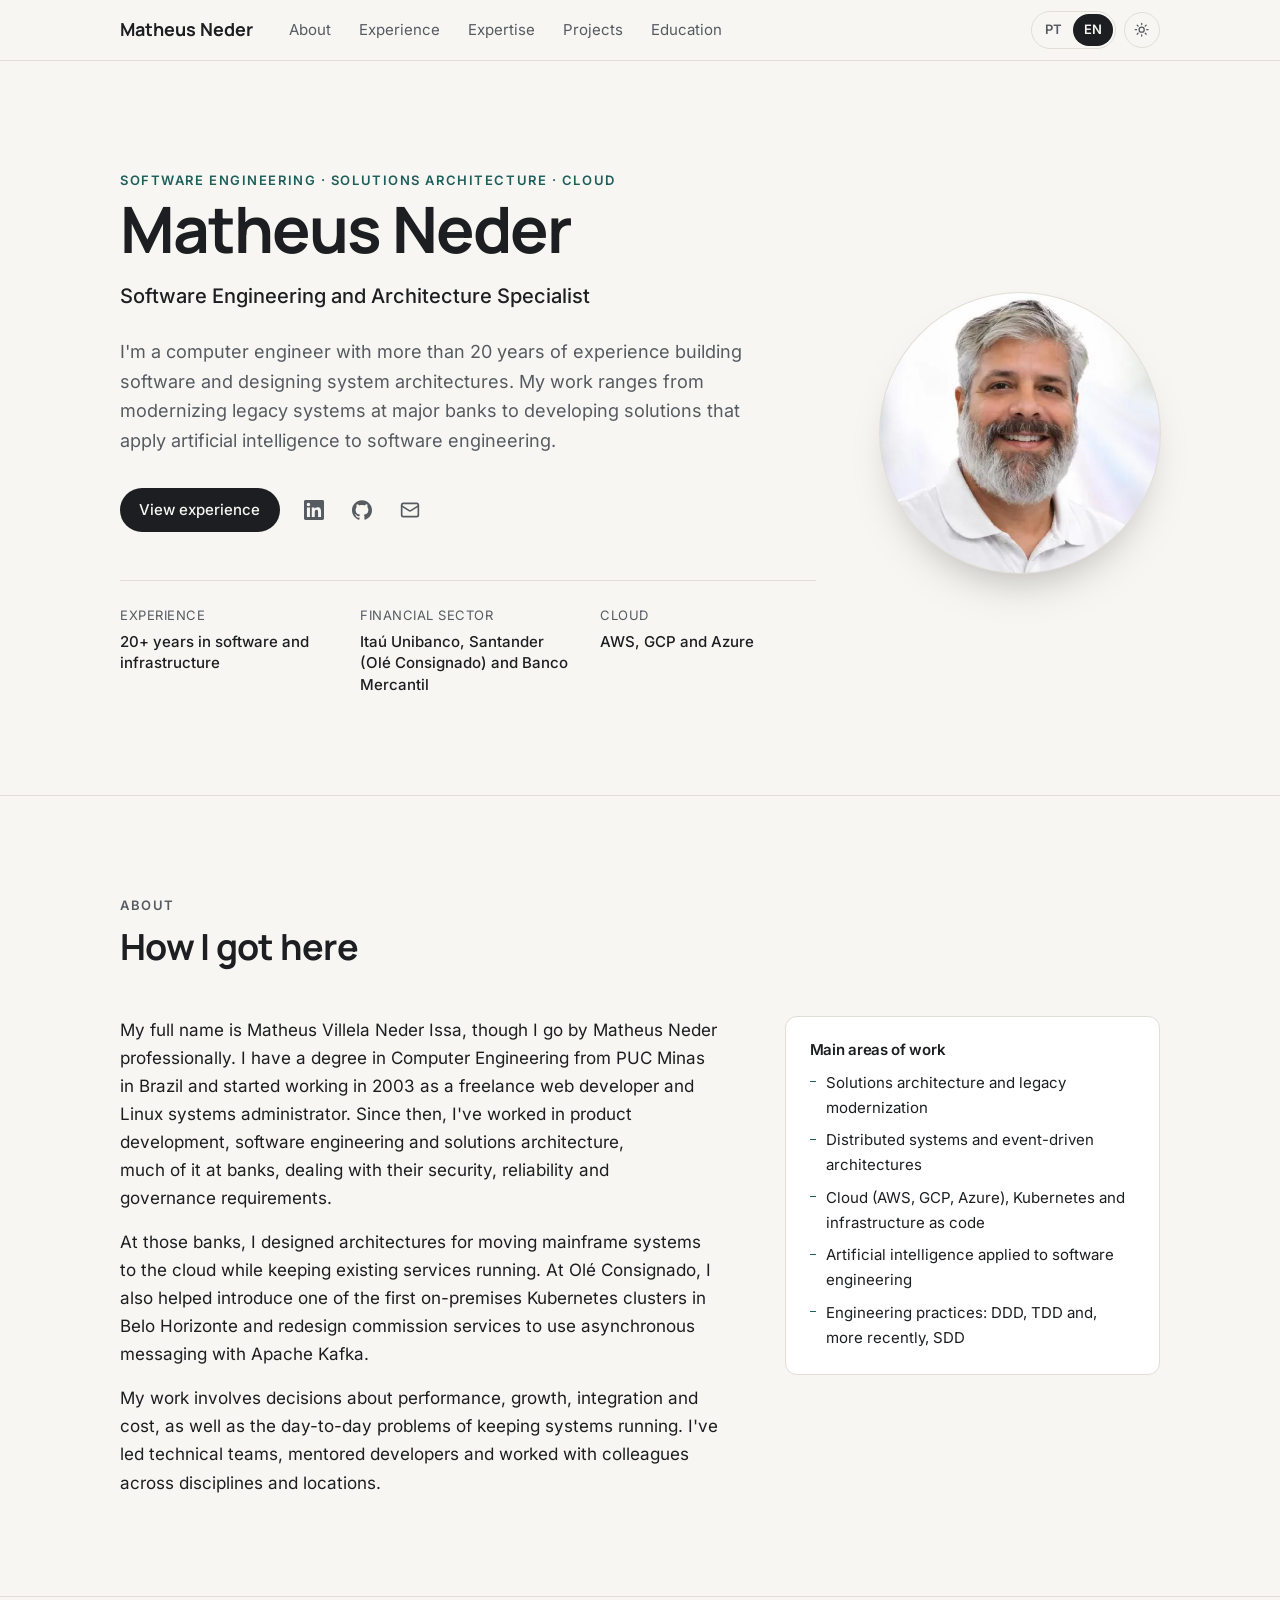
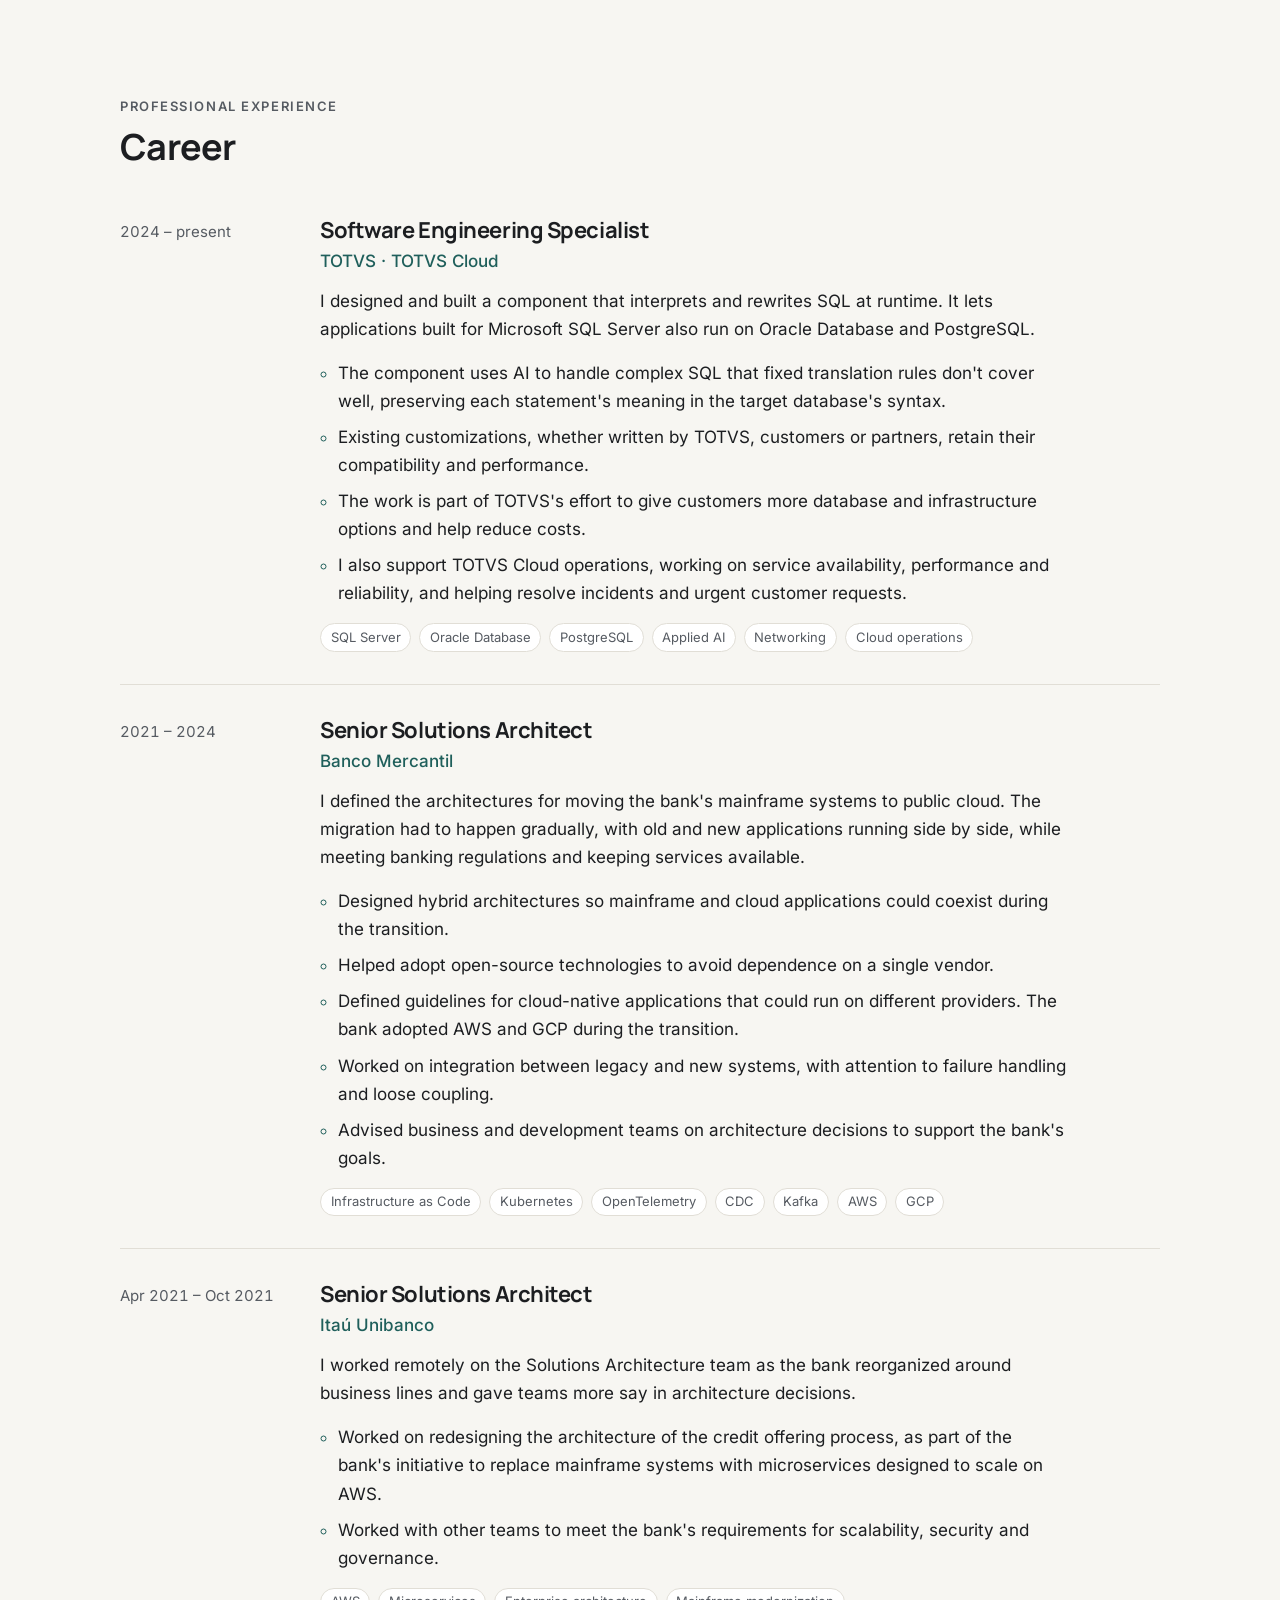
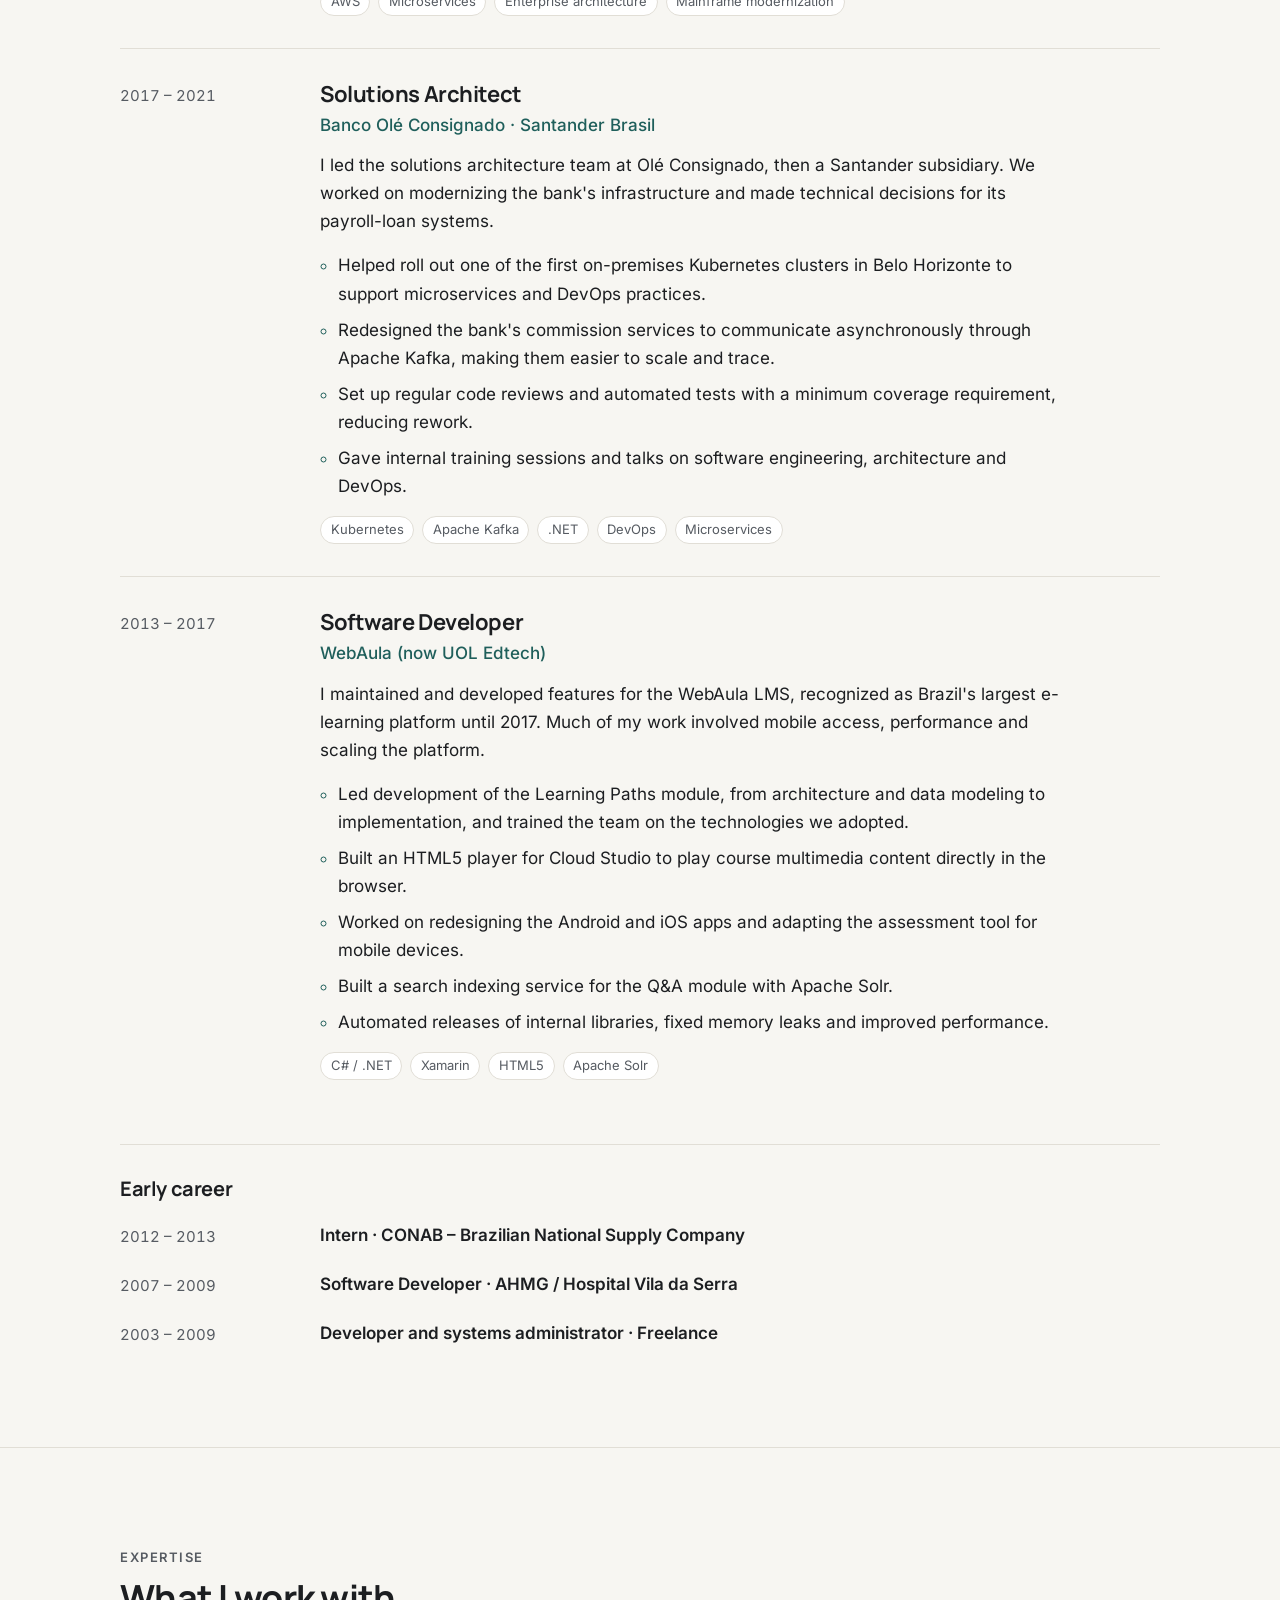
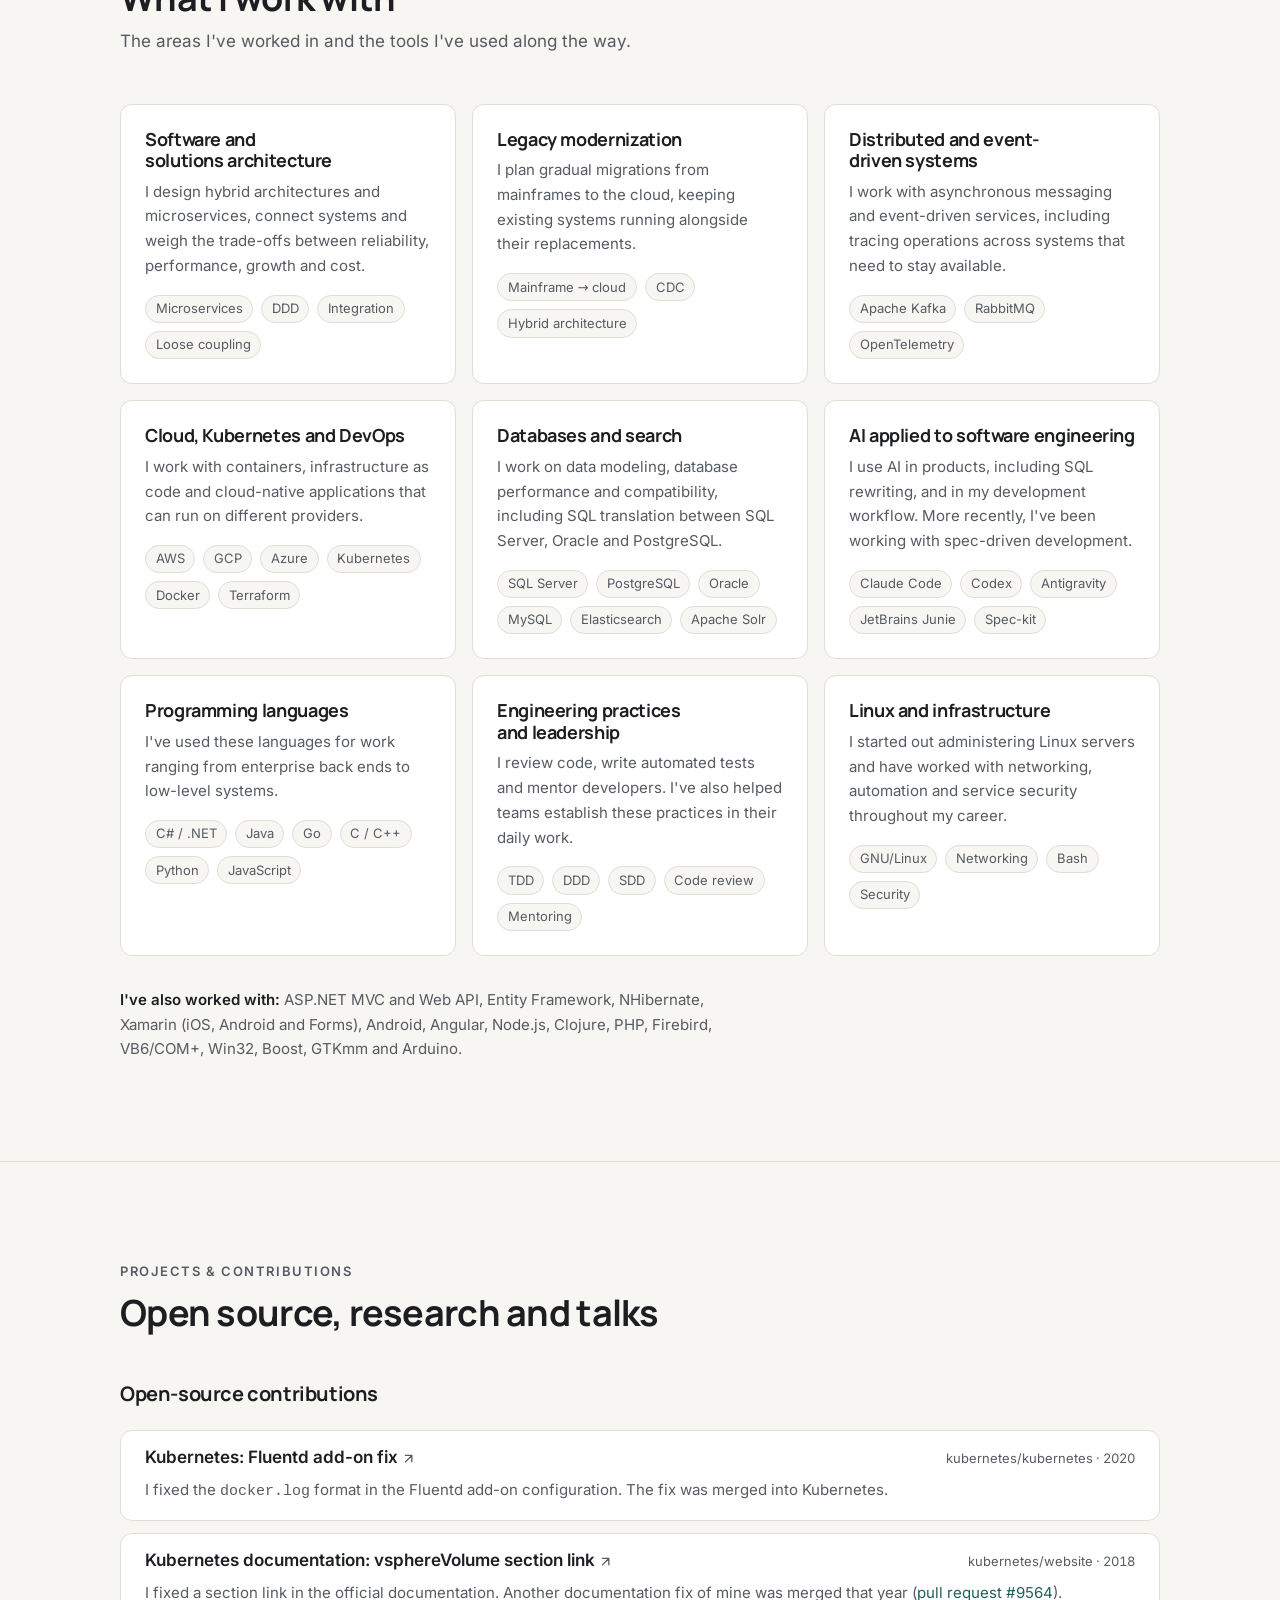
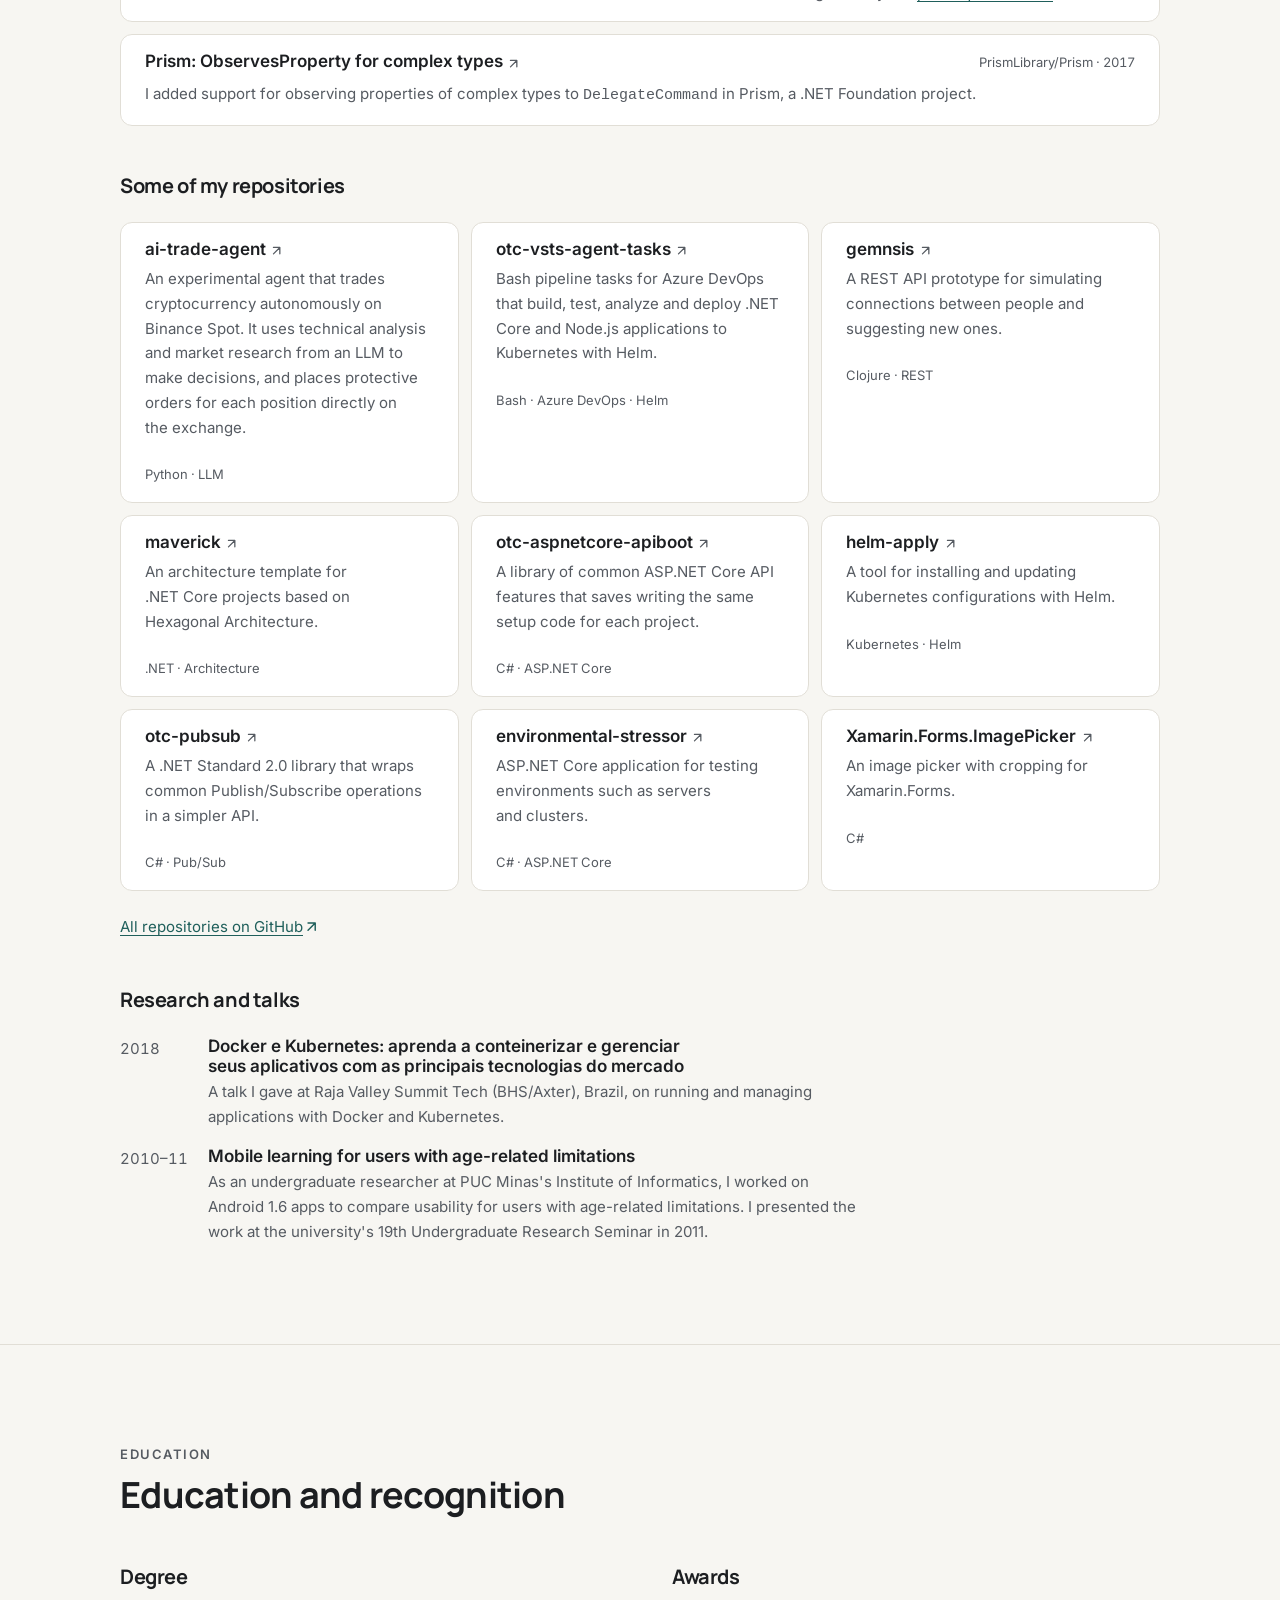
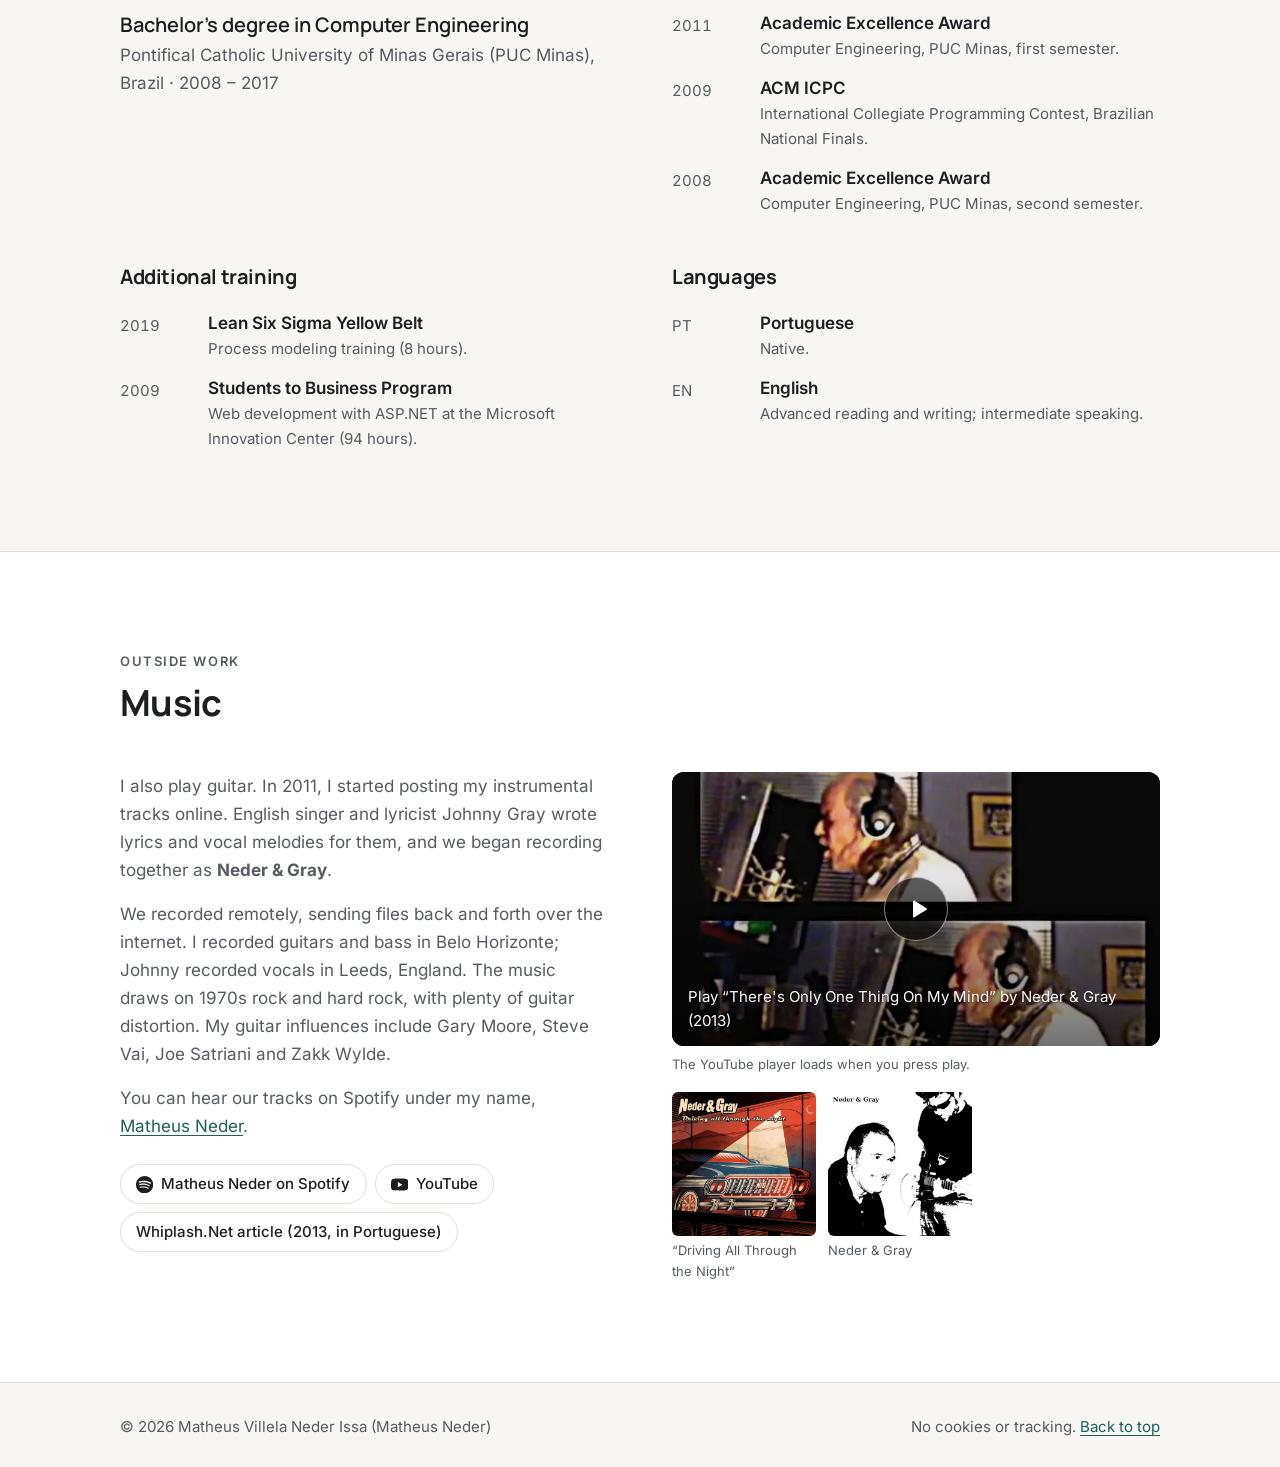
==== commit e05371a2: "Replace Source Serif 4 with Manrope for name and headings Self-host Manrope (variable woff2, latin s" ====
--- a/en/index.html
+++ b/en/index.html
@@ -33,7 +33,7 @@
   <link rel="icon" href="../favicon.svg" type="image/svg+xml">
   <link rel="apple-touch-icon" href="../assets/icons/apple-touch-icon.png">
   <link rel="preload" href="../assets/fonts/inter-latin-wght.woff2" as="font" type="font/woff2" crossorigin>
-  <link rel="preload" href="../assets/fonts/source-serif-4-latin-wght.woff2" as="font" type="font/woff2" crossorigin>
+  <link rel="preload" href="../assets/fonts/manrope-latin-wght.woff2" as="font" type="font/woff2" crossorigin>
   <link rel="stylesheet" href="../assets/css/main.css">
   <script>try{var t=localStorage.getItem("theme");if(t==="light"||t==="dark")document.documentElement.dataset.theme=t}catch(e){}</script>
   <script src="../assets/js/main.js" defer></script>
--- a/assets/css/main.css
+++ b/assets/css/main.css
@@ -13,9 +13,9 @@
   font-display: swap;
 }
 @font-face {
-  font-family: "Source Serif 4";
-  src: url("../fonts/source-serif-4-latin-wght.woff2") format("woff2");
-  font-weight: 200 900;
+  font-family: "Manrope";
+  src: url("../fonts/manrope-latin-wght.woff2") format("woff2");
+  font-weight: 200 800;
   font-style: normal;
   font-display: swap;
 }
@@ -37,7 +37,7 @@
   --c-focus:     light-dark(#1f5f5b, #9fd8cf);
 
   --font-sans:  "Inter", system-ui, -apple-system, "Segoe UI", Roboto, sans-serif;
-  --font-serif: "Source Serif 4", Georgia, "Times New Roman", serif;
+  --font-display: "Manrope", "Inter", system-ui, -apple-system, "Segoe UI", Roboto, sans-serif;
 
   --fs-xs:  0.8125rem;
   --fs-sm:  0.9375rem;
@@ -89,10 +89,10 @@
 
 h1, h2, h3, h4 {
   margin: 0;
-  font-family: var(--font-serif);
-  font-weight: 600;
+  font-family: var(--font-display);
+  font-weight: 700;
   line-height: 1.2;
-  letter-spacing: -0.01em;
+  letter-spacing: -0.02em;
   text-wrap: balance;
 }
 h3 { font-size: var(--fs-lg); }
@@ -198,9 +198,9 @@
 .brand {
   flex: none;
   color: var(--c-text);
-  font-family: var(--font-serif);
+  font-family: var(--font-display);
   font-size: 1.125rem;
-  font-weight: 600;
+  font-weight: 700;
   text-decoration: none;
 }
 
@@ -280,7 +280,7 @@
   gap: clamp(2rem, 5vw, 5rem);
   align-items: center;
 }
-.hero h1 { font-size: var(--fs-2xl); font-weight: 600; letter-spacing: -0.02em; }
+.hero h1 { font-size: var(--fs-2xl); font-weight: 700; letter-spacing: -0.03em; }
 .hero .role {
   margin: var(--space-3) 0 var(--space-5);
   color: var(--c-text);
@@ -476,7 +476,7 @@
   gap: var(--space-7) clamp(2rem, 5vw, 4.5rem);
 }
 .edu-grid h3 { margin-bottom: var(--space-5); font-size: var(--fs-lg); }
-.degree h4 { font-family: var(--font-serif); font-size: 1.25rem; font-weight: 600; }
+.degree h4 { font-family: var(--font-display); font-size: 1.25rem; font-weight: 600; }
 .degree p { margin-top: var(--space-1); color: var(--c-muted); }
 @media (max-width: 52rem) { .edu-grid { grid-template-columns: 1fr; } }
 
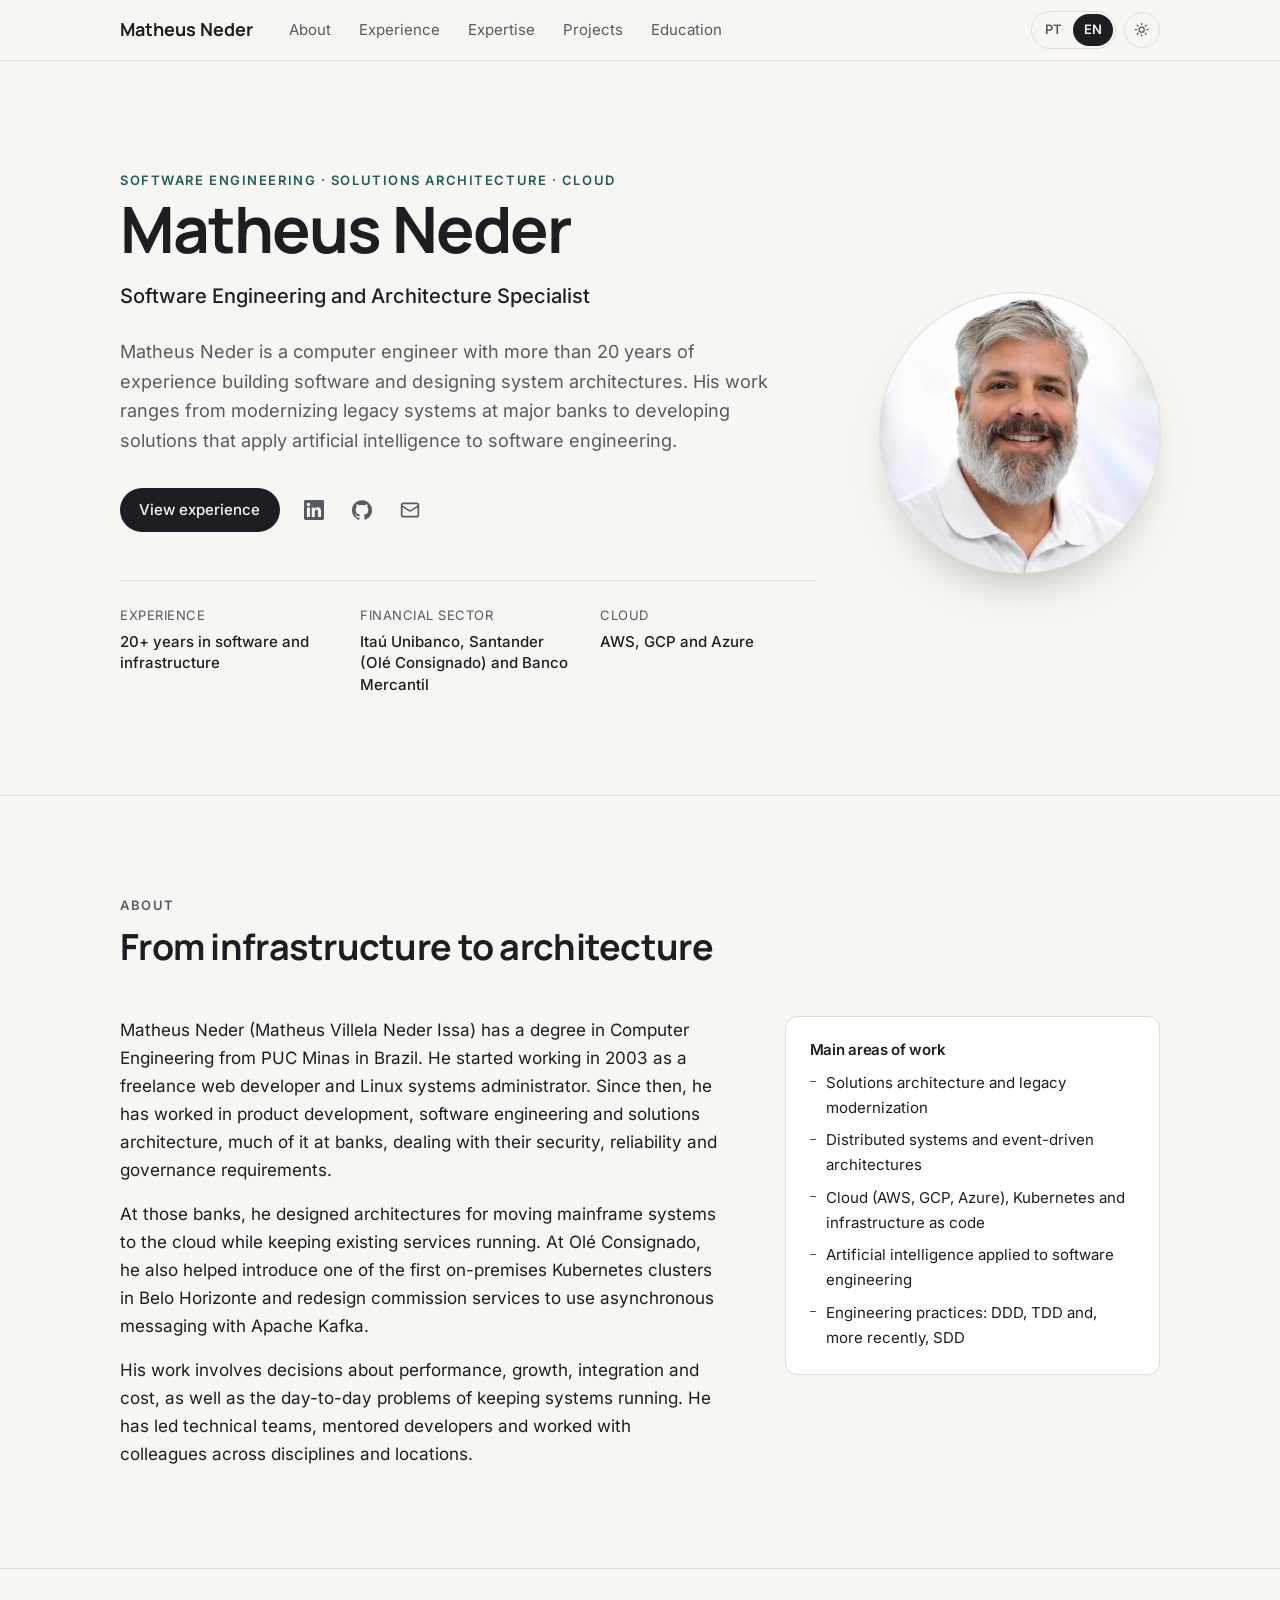
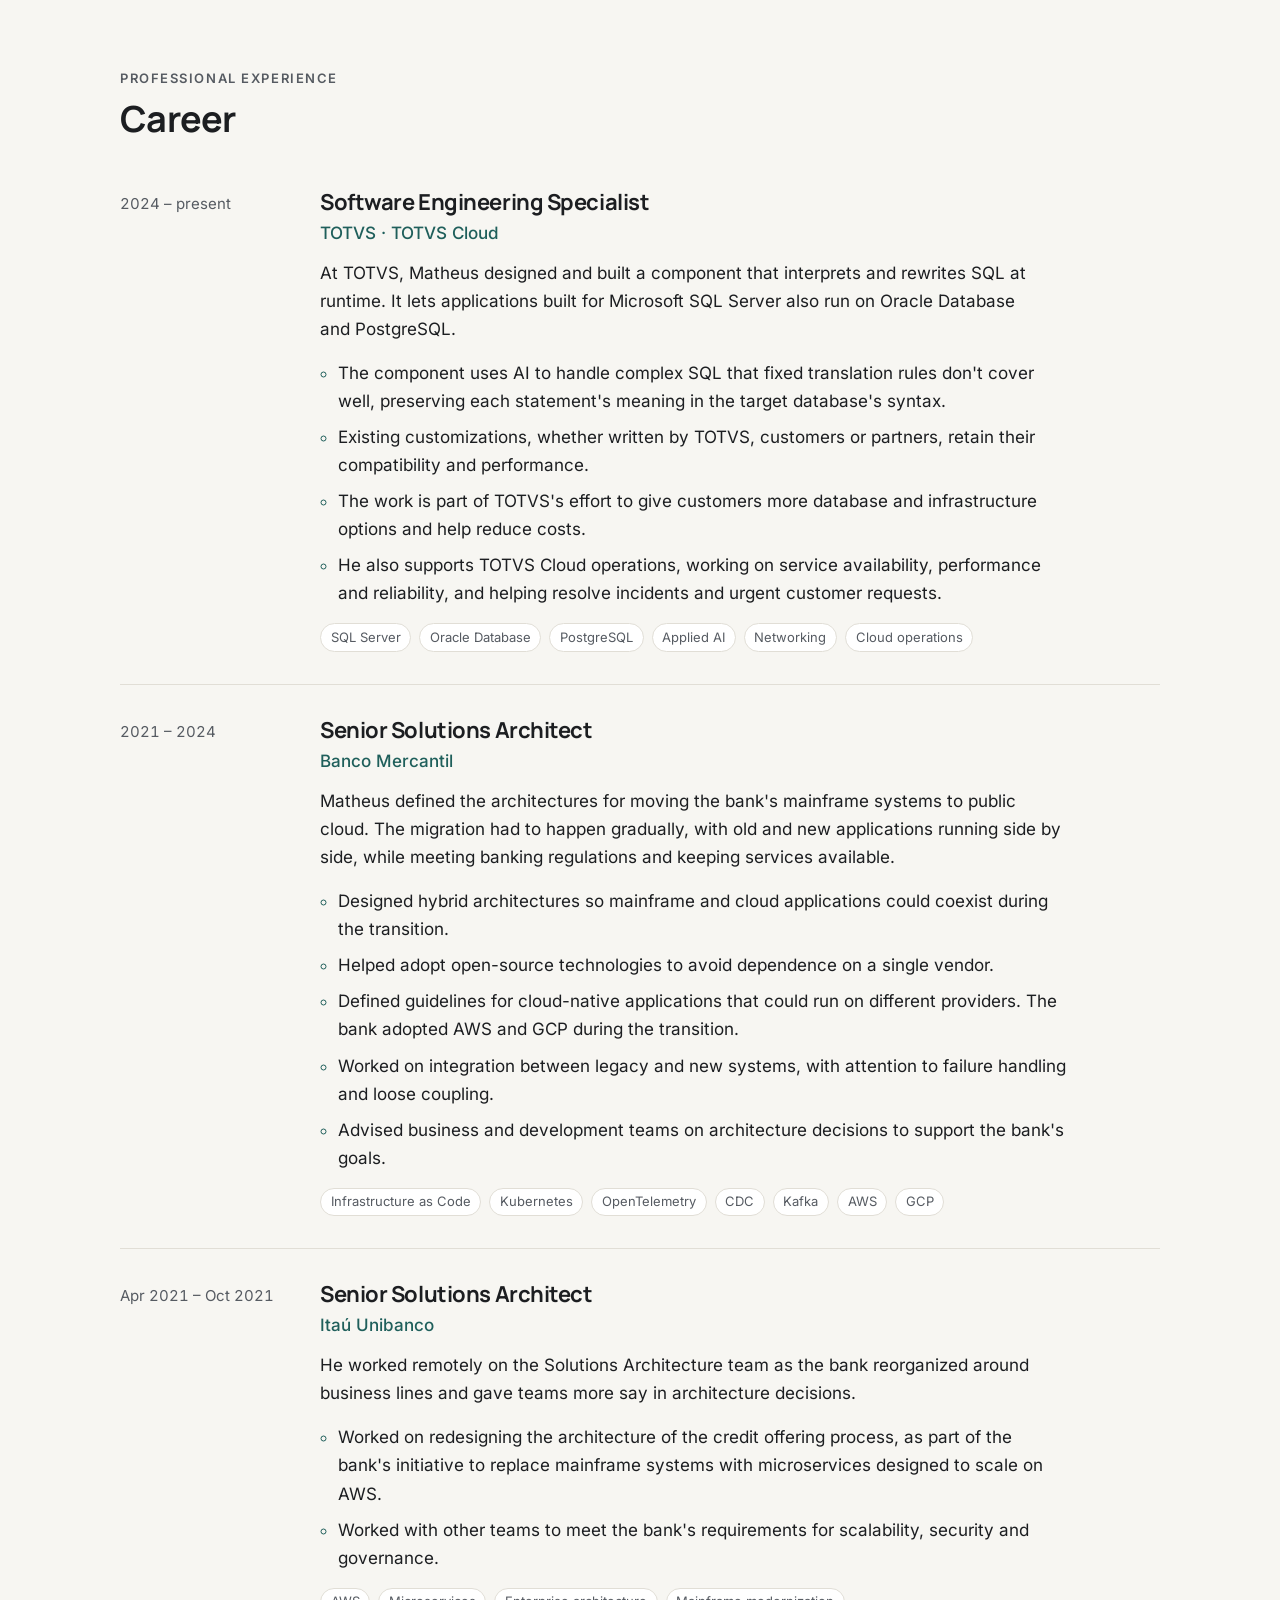
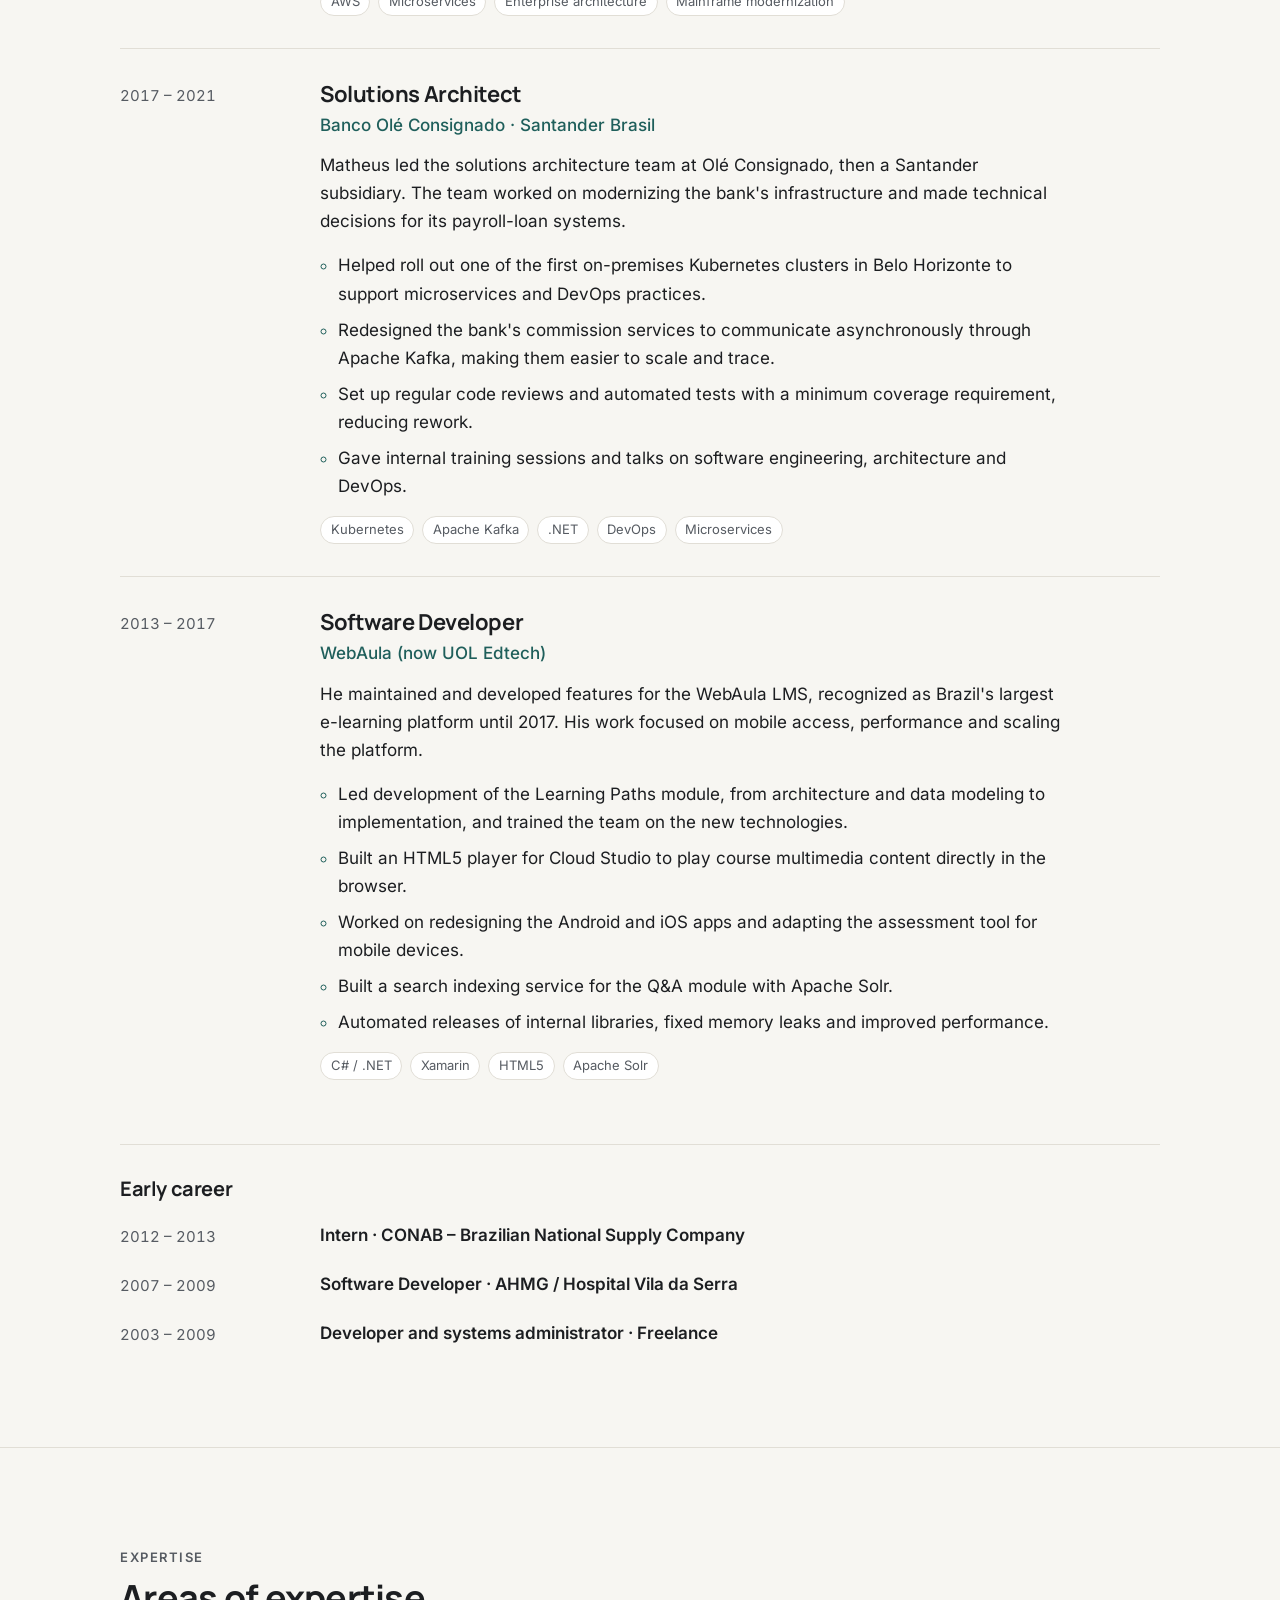
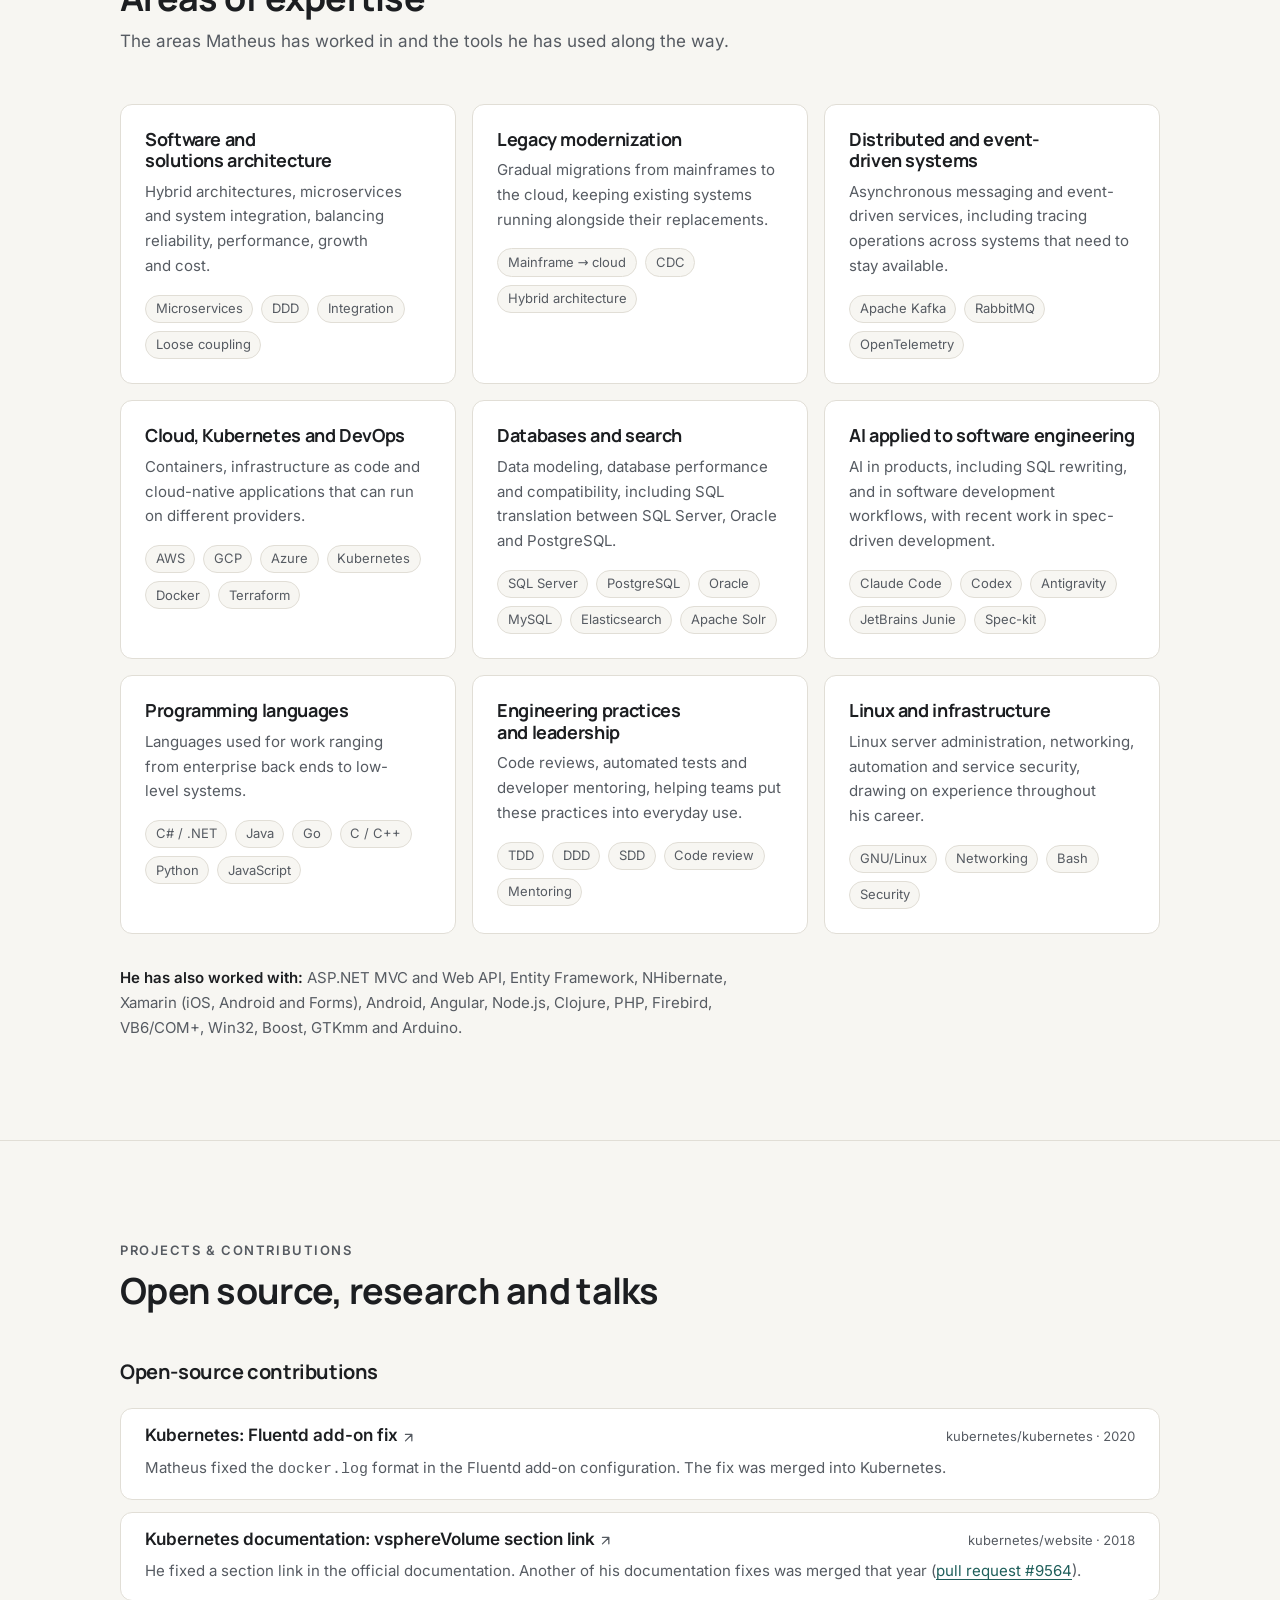
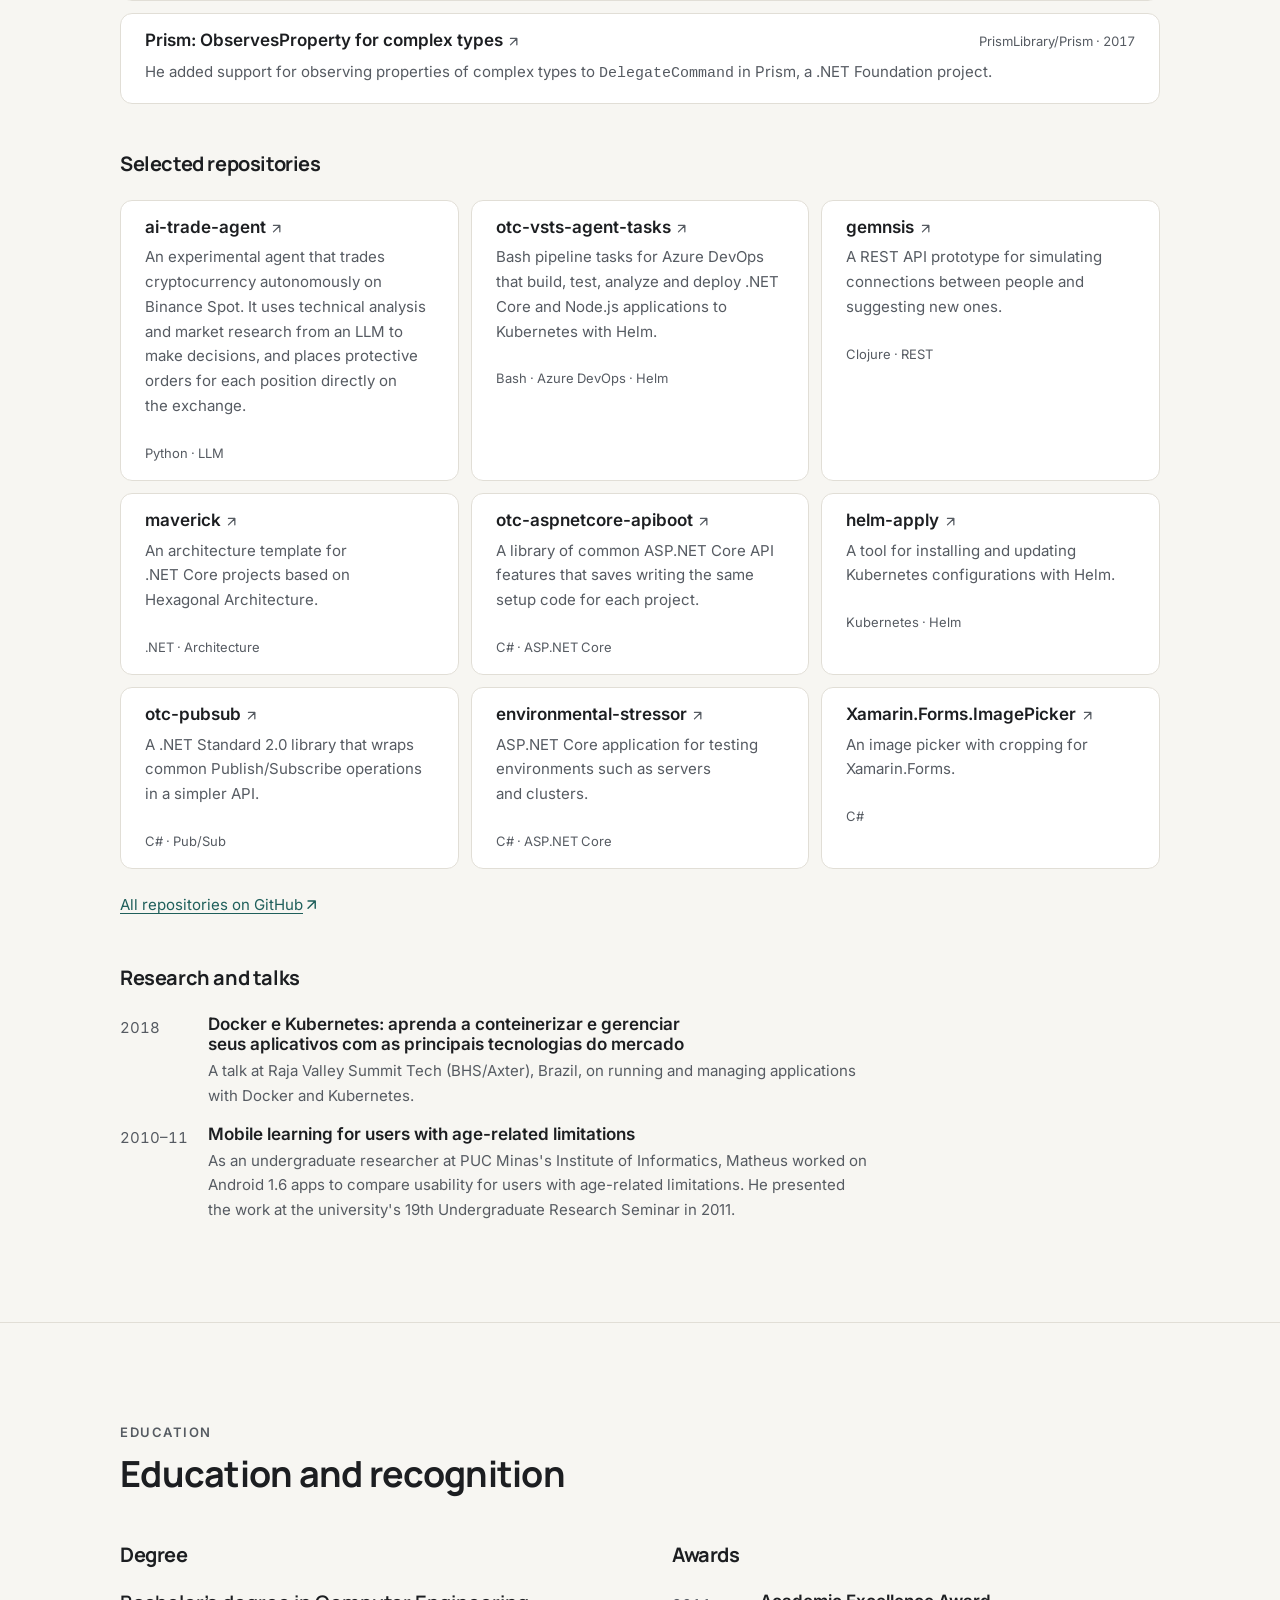
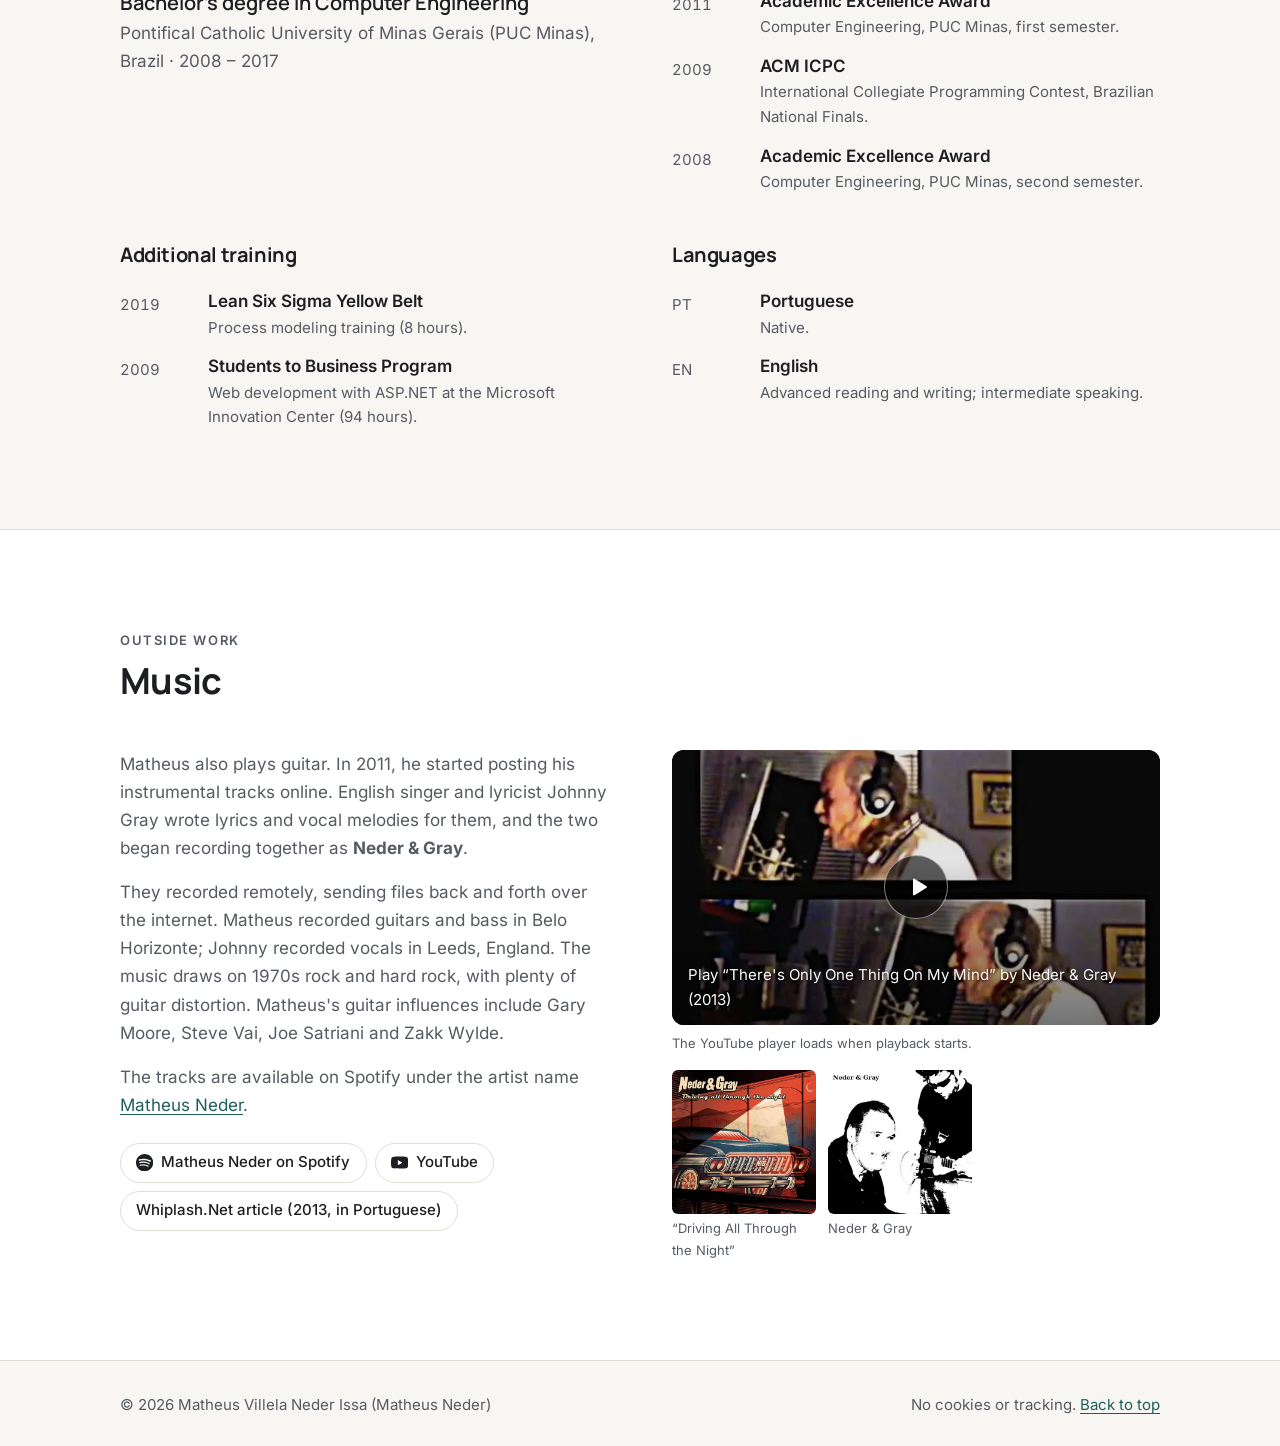
==== commit 96a61dbe: "Rewrite Portuguese and English copy in third person" ====
--- a/en/index.html
+++ b/en/index.html
@@ -4,7 +4,7 @@
   <meta charset="utf-8">
   <meta name="viewport" content="width=device-width, initial-scale=1">
   <title>Matheus Neder | Software Engineering and Architecture</title>
-  <meta name="description" content="I'm Matheus Neder (Matheus Villela Neder Issa), a computer engineer with over 20 years in software, including systems architecture, cloud and banking.">
+  <meta name="description" content="Matheus Neder (Matheus Villela Neder Issa) is a computer engineer with over 20 years in software, including systems architecture, cloud and banking.">
   <meta name="author" content="Matheus Neder">
   <meta name="color-scheme" content="light dark">
   <meta name="theme-color" content="#f7f6f2" media="(prefers-color-scheme: light)">
@@ -18,7 +18,7 @@
   <meta property="og:type" content="profile">
   <meta property="og:site_name" content="Matheus Neder">
   <meta property="og:title" content="Matheus Neder | Software Engineering and Architecture">
-  <meta property="og:description" content="My work in software, architecture and cloud, projects I've contributed to, and some of the music I make.">
+  <meta property="og:description" content="Matheus Neder's work in software, architecture and cloud, projects he has contributed to, and some of his music.">
   <meta property="og:url" content="https://matheusneder.com/en/">
   <meta property="og:image" content="https://matheusneder.com/assets/images/og-image.jpg">
   <meta property="og:image:width" content="1200">
@@ -137,7 +137,7 @@
           <p class="eyebrow">Software engineering · Solutions architecture · Cloud</p>
           <h1 id="hero-title">Matheus Neder</h1>
           <p class="role">Software Engineering and Architecture Specialist</p>
-          <p class="lead">I'm a computer engineer with more than 20 years of experience building software and designing system architectures. My work ranges from modernizing legacy systems at major banks to developing solutions that apply artificial intelligence to software engineering.</p>
+          <p class="lead">Matheus Neder is a computer engineer with more than 20 years of experience building software and designing system architectures. His work ranges from modernizing legacy systems at major banks to developing solutions that apply artificial intelligence to software engineering.</p>
 
           <div class="hero-actions">
             <a class="btn btn-primary" href="#experience">View experience</a>
@@ -169,13 +169,13 @@
       <div class="container">
         <div class="section-head">
           <p class="eyebrow">About</p>
-          <h2 id="about-title">How I got here</h2>
+          <h2 id="about-title">From infrastructure to architecture</h2>
         </div>
         <div class="about-grid">
           <div class="about-text">
-            <p>My full name is Matheus Villela Neder Issa, though I go by Matheus Neder professionally. I have a degree in Computer Engineering from PUC Minas in Brazil and started working in 2003 as a freelance web developer and Linux systems administrator. Since then, I've worked in product development, software engineering and solutions architecture, much of it at banks, dealing with their security, reliability and governance requirements.</p>
-            <p>At those banks, I designed architectures for moving mainframe systems to the cloud while keeping existing services running. At Olé Consignado, I also helped introduce one of the first on-premises Kubernetes clusters in Belo Horizonte and redesign commission services to use asynchronous messaging with Apache Kafka.</p>
-            <p>My work involves decisions about performance, growth, integration and cost, as well as the day-to-day problems of keeping systems running. I've led technical teams, mentored developers and worked with colleagues across disciplines and locations.</p>
+            <p>Matheus Neder (Matheus Villela Neder Issa) has a degree in Computer Engineering from PUC Minas in Brazil. He started working in 2003 as a freelance web developer and Linux systems administrator. Since then, he has worked in product development, software engineering and solutions architecture, much of it at banks, dealing with their security, reliability and governance requirements.</p>
+            <p>At those banks, he designed architectures for moving mainframe systems to the cloud while keeping existing services running. At Olé Consignado, he also helped introduce one of the first on-premises Kubernetes clusters in Belo Horizonte and redesign commission services to use asynchronous messaging with Apache Kafka.</p>
+            <p>His work involves decisions about performance, growth, integration and cost, as well as the day-to-day problems of keeping systems running. He has led technical teams, mentored developers and worked with colleagues across disciplines and locations.</p>
           </div>
           <aside class="about-aside" aria-labelledby="focus-title">
             <h3 id="focus-title">Main areas of work</h3>
@@ -207,12 +207,12 @@
                 <h3>Software Engineering Specialist</h3>
                 <p class="job-org">TOTVS · TOTVS Cloud</p>
               </div>
-              <p>I designed and built a component that interprets and rewrites SQL at runtime. It lets applications built for Microsoft SQL Server also run on Oracle Database and PostgreSQL.</p>
+              <p>At TOTVS, Matheus designed and built a component that interprets and rewrites SQL at runtime. It lets applications built for Microsoft SQL Server also run on Oracle Database and PostgreSQL.</p>
               <ul>
                 <li>The component uses AI to handle complex SQL that fixed translation rules don't cover well, preserving each statement's meaning in the target database's syntax.</li>
                 <li>Existing customizations, whether written by TOTVS, customers or partners, retain their compatibility and performance.</li>
                 <li>The work is part of TOTVS's effort to give customers more database and infrastructure options and help reduce costs.</li>
-                <li>I also support TOTVS Cloud operations, working on service availability, performance and reliability, and helping resolve incidents and urgent customer requests.</li>
+                <li>He also supports TOTVS Cloud operations, working on service availability, performance and reliability, and helping resolve incidents and urgent customer requests.</li>
               </ul>
               <ul class="tags">
                 <li>SQL Server</li><li>Oracle Database</li><li>PostgreSQL</li><li>Applied AI</li><li>Networking</li><li>Cloud operations</li>
@@ -227,7 +227,7 @@
                 <h3>Senior Solutions Architect</h3>
                 <p class="job-org">Banco Mercantil</p>
               </div>
-              <p>I defined the architectures for moving the bank's mainframe systems to public cloud. The migration had to happen gradually, with old and new applications running side by side, while meeting banking regulations and keeping services available.</p>
+              <p>Matheus defined the architectures for moving the bank's mainframe systems to public cloud. The migration had to happen gradually, with old and new applications running side by side, while meeting banking regulations and keeping services available.</p>
               <ul>
                 <li>Designed hybrid architectures so mainframe and cloud applications could coexist during the transition.</li>
                 <li>Helped adopt open-source technologies to avoid dependence on a single vendor.</li>
@@ -248,7 +248,7 @@
                 <h3>Senior Solutions Architect</h3>
                 <p class="job-org">Itaú Unibanco</p>
               </div>
-              <p>I worked remotely on the Solutions Architecture team as the bank reorganized around business lines and gave teams more say in architecture decisions.</p>
+              <p>He worked remotely on the Solutions Architecture team as the bank reorganized around business lines and gave teams more say in architecture decisions.</p>
               <ul>
                 <li>Worked on redesigning the architecture of the credit offering process, as part of the bank's initiative to replace mainframe systems with microservices designed to scale on AWS.</li>
                 <li>Worked with other teams to meet the bank's requirements for scalability, security and governance.</li>
@@ -266,7 +266,7 @@
                 <h3>Solutions Architect</h3>
                 <p class="job-org">Banco Olé Consignado · Santander Brasil</p>
               </div>
-              <p>I led the solutions architecture team at Olé Consignado, then a Santander subsidiary. We worked on modernizing the bank's infrastructure and made technical decisions for its payroll-loan systems.</p>
+              <p>Matheus led the solutions architecture team at Olé Consignado, then a Santander subsidiary. The team worked on modernizing the bank's infrastructure and made technical decisions for its payroll-loan systems.</p>
               <ul>
                 <li>Helped roll out one of the first on-premises Kubernetes clusters in Belo Horizonte to support microservices and DevOps practices.</li>
                 <li>Redesigned the bank's commission services to communicate asynchronously through Apache Kafka, making them easier to scale and trace.</li>
@@ -286,9 +286,9 @@
                 <h3>Software Developer</h3>
                 <p class="job-org">WebAula (now UOL Edtech)</p>
               </div>
-              <p>I maintained and developed features for the WebAula LMS, recognized as Brazil's largest e-learning platform until 2017. Much of my work involved mobile access, performance and scaling the platform.</p>
+              <p>He maintained and developed features for the WebAula LMS, recognized as Brazil's largest e-learning platform until 2017. His work focused on mobile access, performance and scaling the platform.</p>
               <ul>
-                <li>Led development of the Learning Paths module, from architecture and data modeling to implementation, and trained the team on the technologies we adopted.</li>
+                <li>Led development of the Learning Paths module, from architecture and data modeling to implementation, and trained the team on the new technologies.</li>
                 <li>Built an HTML5 player for Cloud Studio to play course multimedia content directly in the browser.</li>
                 <li>Worked on redesigning the Android and iOS apps and adapting the assessment tool for mobile devices.</li>
                 <li>Built a search indexing service for the Q&amp;A module with Apache Solr.</li>
@@ -332,59 +332,59 @@
       <div class="container">
         <div class="section-head">
           <p class="eyebrow">Expertise</p>
-          <h2 id="expertise-title">What I work with</h2>
-          <p>The areas I've worked in and the tools I've used along the way.</p>
+          <h2 id="expertise-title">Areas of expertise</h2>
+          <p>The areas Matheus has worked in and the tools he has used along the way.</p>
         </div>
 
         <ul class="expertise-grid">
           <li class="card">
             <h3>Software and solutions architecture</h3>
-            <p>I design hybrid architectures and microservices, connect systems and weigh the trade-offs between reliability, performance, growth and cost.</p>
+            <p>Hybrid architectures, microservices and system integration, balancing reliability, performance, growth and cost.</p>
             <ul class="tags"><li>Microservices</li><li>DDD</li><li>Integration</li><li>Loose coupling</li></ul>
           </li>
           <li class="card">
             <h3>Legacy modernization</h3>
-            <p>I plan gradual migrations from mainframes to the cloud, keeping existing systems running alongside their replacements.</p>
+            <p>Gradual migrations from mainframes to the cloud, keeping existing systems running alongside their replacements.</p>
             <ul class="tags"><li>Mainframe → cloud</li><li>CDC</li><li>Hybrid architecture</li></ul>
           </li>
           <li class="card">
             <h3>Distributed and event-driven systems</h3>
-            <p>I work with asynchronous messaging and event-driven services, including tracing operations across systems that need to stay available.</p>
+            <p>Asynchronous messaging and event-driven services, including tracing operations across systems that need to stay available.</p>
             <ul class="tags"><li>Apache Kafka</li><li>RabbitMQ</li><li>OpenTelemetry</li></ul>
           </li>
           <li class="card">
             <h3>Cloud, Kubernetes and DevOps</h3>
-            <p>I work with containers, infrastructure as code and cloud-native applications that can run on different providers.</p>
+            <p>Containers, infrastructure as code and cloud-native applications that can run on different providers.</p>
             <ul class="tags"><li>AWS</li><li>GCP</li><li>Azure</li><li>Kubernetes</li><li>Docker</li><li>Terraform</li></ul>
           </li>
           <li class="card">
             <h3>Databases and search</h3>
-            <p>I work on data modeling, database performance and compatibility, including SQL translation between SQL Server, Oracle and PostgreSQL.</p>
+            <p>Data modeling, database performance and compatibility, including SQL translation between SQL Server, Oracle and PostgreSQL.</p>
             <ul class="tags"><li>SQL Server</li><li>PostgreSQL</li><li>Oracle</li><li>MySQL</li><li>Elasticsearch</li><li>Apache Solr</li></ul>
           </li>
           <li class="card">
             <h3>AI applied to software engineering</h3>
-            <p>I use AI in products, including SQL rewriting, and in my development workflow. More recently, I've been working with spec-driven development.</p>
+            <p>AI in products, including SQL rewriting, and in software development workflows, with recent work in spec-driven development.</p>
             <ul class="tags"><li>Claude Code</li><li>Codex</li><li>Antigravity</li><li>JetBrains Junie</li><li>Spec-kit</li></ul>
           </li>
           <li class="card">
             <h3>Programming languages</h3>
-            <p>I've used these languages for work ranging from enterprise back ends to low-level systems.</p>
+            <p>Languages used for work ranging from enterprise back ends to low-level systems.</p>
             <ul class="tags"><li>C# / .NET</li><li>Java</li><li>Go</li><li>C / C++</li><li>Python</li><li>JavaScript</li></ul>
           </li>
           <li class="card">
             <h3>Engineering practices and leadership</h3>
-            <p>I review code, write automated tests and mentor developers. I've also helped teams establish these practices in their daily work.</p>
+            <p>Code reviews, automated tests and developer mentoring, helping teams put these practices into everyday use.</p>
             <ul class="tags"><li>TDD</li><li>DDD</li><li>SDD</li><li>Code review</li><li>Mentoring</li></ul>
           </li>
           <li class="card">
             <h3>Linux and infrastructure</h3>
-            <p>I started out administering Linux servers and have worked with networking, automation and service security throughout my career.</p>
+            <p>Linux server administration, networking, automation and service security, drawing on experience throughout his career.</p>
             <ul class="tags"><li>GNU/Linux</li><li>Networking</li><li>Bash</li><li>Security</li></ul>
           </li>
         </ul>
 
-        <p class="also"><strong>I've also worked with:</strong> ASP.NET MVC and Web API, Entity Framework, NHibernate, Xamarin (iOS, Android and Forms), Android, Angular, Node.js, Clojure, PHP, Firebird, VB6/COM+, Win32, Boost, GTKmm and Arduino.</p>
+        <p class="also"><strong>He has also worked with:</strong> ASP.NET MVC and Web API, Entity Framework, NHibernate, Xamarin (iOS, Android and Forms), Android, Angular, Node.js, Clojure, PHP, Firebird, VB6/COM+, Win32, Boost, GTKmm and Arduino.</p>
       </div>
     </section>
 
@@ -402,23 +402,23 @@
             <li class="link-item">
               <h4><a href="https://github.com/kubernetes/kubernetes/pull/87041" target="_blank" rel="noopener">Kubernetes: Fluentd add-on fix<svg class="icon" aria-hidden="true"><use href="../assets/icons/icons.svg#arrow-up-right"/></svg></a></h4>
               <span class="meta">kubernetes/kubernetes · 2020</span>
-              <p>I fixed the <code>docker.log</code> format in the Fluentd add-on configuration. The fix was merged into Kubernetes.</p>
+              <p>Matheus fixed the <code>docker.log</code> format in the Fluentd add-on configuration. The fix was merged into Kubernetes.</p>
             </li>
             <li class="link-item">
               <h4><a href="https://github.com/kubernetes/website/pull/10320" target="_blank" rel="noopener">Kubernetes documentation: vsphereVolume section link<svg class="icon" aria-hidden="true"><use href="../assets/icons/icons.svg#arrow-up-right"/></svg></a></h4>
               <span class="meta">kubernetes/website · 2018</span>
-              <p>I fixed a section link in the official documentation. Another documentation fix of mine was merged that year (<a href="https://github.com/kubernetes/website/pull/9564" target="_blank" rel="noopener">pull request #9564</a>).</p>
+              <p>He fixed a section link in the official documentation. Another of his documentation fixes was merged that year (<a href="https://github.com/kubernetes/website/pull/9564" target="_blank" rel="noopener">pull request #9564</a>).</p>
             </li>
             <li class="link-item">
               <h4><a href="https://github.com/PrismLibrary/Prism/pull/1034" target="_blank" rel="noopener">Prism: ObservesProperty for complex types<svg class="icon" aria-hidden="true"><use href="../assets/icons/icons.svg#arrow-up-right"/></svg></a></h4>
               <span class="meta">PrismLibrary/Prism · 2017</span>
-              <p>I added support for observing properties of complex types to <code>DelegateCommand</code> in Prism, a .NET Foundation project.</p>
+              <p>He added support for observing properties of complex types to <code>DelegateCommand</code> in Prism, a .NET Foundation project.</p>
             </li>
           </ul>
         </div>
 
         <div class="subsection">
-          <h3>Some of my repositories</h3>
+          <h3>Selected repositories</h3>
           <ul class="repo-grid">
             <li class="link-item">
               <h4><a href="https://github.com/matheusneder/ai-trade-agent" target="_blank" rel="noopener">ai-trade-agent<svg class="icon" aria-hidden="true"><use href="../assets/icons/icons.svg#arrow-up-right"/></svg></a></h4>
@@ -476,14 +476,14 @@
               <span class="year">2018</span>
               <div>
                 <h4 lang="pt-BR">Docker e Kubernetes: aprenda a conteinerizar e gerenciar seus aplicativos com as principais tecnologias do mercado</h4>
-                <p>A talk I gave at Raja Valley Summit Tech (BHS/Axter), Brazil, on running and managing applications with Docker and Kubernetes.</p>
+                <p>A talk at Raja Valley Summit Tech (BHS/Axter), Brazil, on running and managing applications with Docker and Kubernetes.</p>
               </div>
             </li>
             <li>
               <span class="year">2010–11</span>
               <div>
                 <h4>Mobile learning for users with age-related limitations</h4>
-                <p>As an undergraduate researcher at PUC Minas's Institute of Informatics, I worked on Android 1.6 apps to compare usability for users with age-related limitations. I presented the work at the university's 19th Undergraduate Research Seminar in 2011.</p>
+                <p>As an undergraduate researcher at PUC Minas's Institute of Informatics, Matheus worked on Android 1.6 apps to compare usability for users with age-related limitations. He presented the work at the university's 19th Undergraduate Research Seminar in 2011.</p>
               </div>
             </li>
           </ul>
@@ -546,9 +546,9 @@
         </div>
         <div class="music">
           <div class="music-text">
-            <p>I also play guitar. In 2011, I started posting my instrumental tracks online. English singer and lyricist Johnny Gray wrote lyrics and vocal melodies for them, and we began recording together as <strong>Neder &amp; Gray</strong>.</p>
-            <p>We recorded remotely, sending files back and forth over the internet. I recorded guitars and bass in Belo Horizonte; Johnny recorded vocals in Leeds, England. The music draws on 1970s rock and hard rock, with plenty of guitar distortion. My guitar influences include Gary Moore, Steve Vai, Joe Satriani and Zakk Wylde.</p>
-            <p>You can hear our tracks on Spotify under my name, <a href="https://open.spotify.com/artist/2ZB9z4Bkj3iEiXHX3ApvSk" target="_blank" rel="noopener">Matheus Neder</a>.</p>
+            <p>Matheus also plays guitar. In 2011, he started posting his instrumental tracks online. English singer and lyricist Johnny Gray wrote lyrics and vocal melodies for them, and the two began recording together as <strong>Neder &amp; Gray</strong>.</p>
+            <p>They recorded remotely, sending files back and forth over the internet. Matheus recorded guitars and bass in Belo Horizonte; Johnny recorded vocals in Leeds, England. The music draws on 1970s rock and hard rock, with plenty of guitar distortion. Matheus's guitar influences include Gary Moore, Steve Vai, Joe Satriani and Zakk Wylde.</p>
+            <p>The tracks are available on Spotify under the artist name <a href="https://open.spotify.com/artist/2ZB9z4Bkj3iEiXHX3ApvSk" target="_blank" rel="noopener">Matheus Neder</a>.</p>
             <ul class="music-links">
               <li><a class="btn btn-ghost" href="https://open.spotify.com/artist/2ZB9z4Bkj3iEiXHX3ApvSk" target="_blank" rel="noopener"><svg class="icon" aria-hidden="true"><use href="../assets/icons/icons.svg#spotify"/></svg>Matheus Neder on Spotify</a></li>
               <li><a class="btn btn-ghost" href="https://www.youtube.com/nederandgray" target="_blank" rel="noopener"><svg class="icon" aria-hidden="true"><use href="../assets/icons/icons.svg#youtube"/></svg>YouTube</a></li>
@@ -564,7 +564,7 @@
                 <span class="video-caption">Play “There's Only One Thing On My Mind” by Neder &amp; Gray (2013)</span>
               </a>
             </div>
-            <p class="video-note">The YouTube player loads when you press play.</p>
+            <p class="video-note">The YouTube player loads when playback starts.</p>
             <div class="music-gallery">
               <figure>
                 <img src="../assets/images/neder-and-gray-driving-all-through-the-night.webp" width="480" height="480" alt="Illustrated Neder &amp; Gray cover for “Driving All Through the Night”: a classic car at night under a street light" loading="lazy" decoding="async">
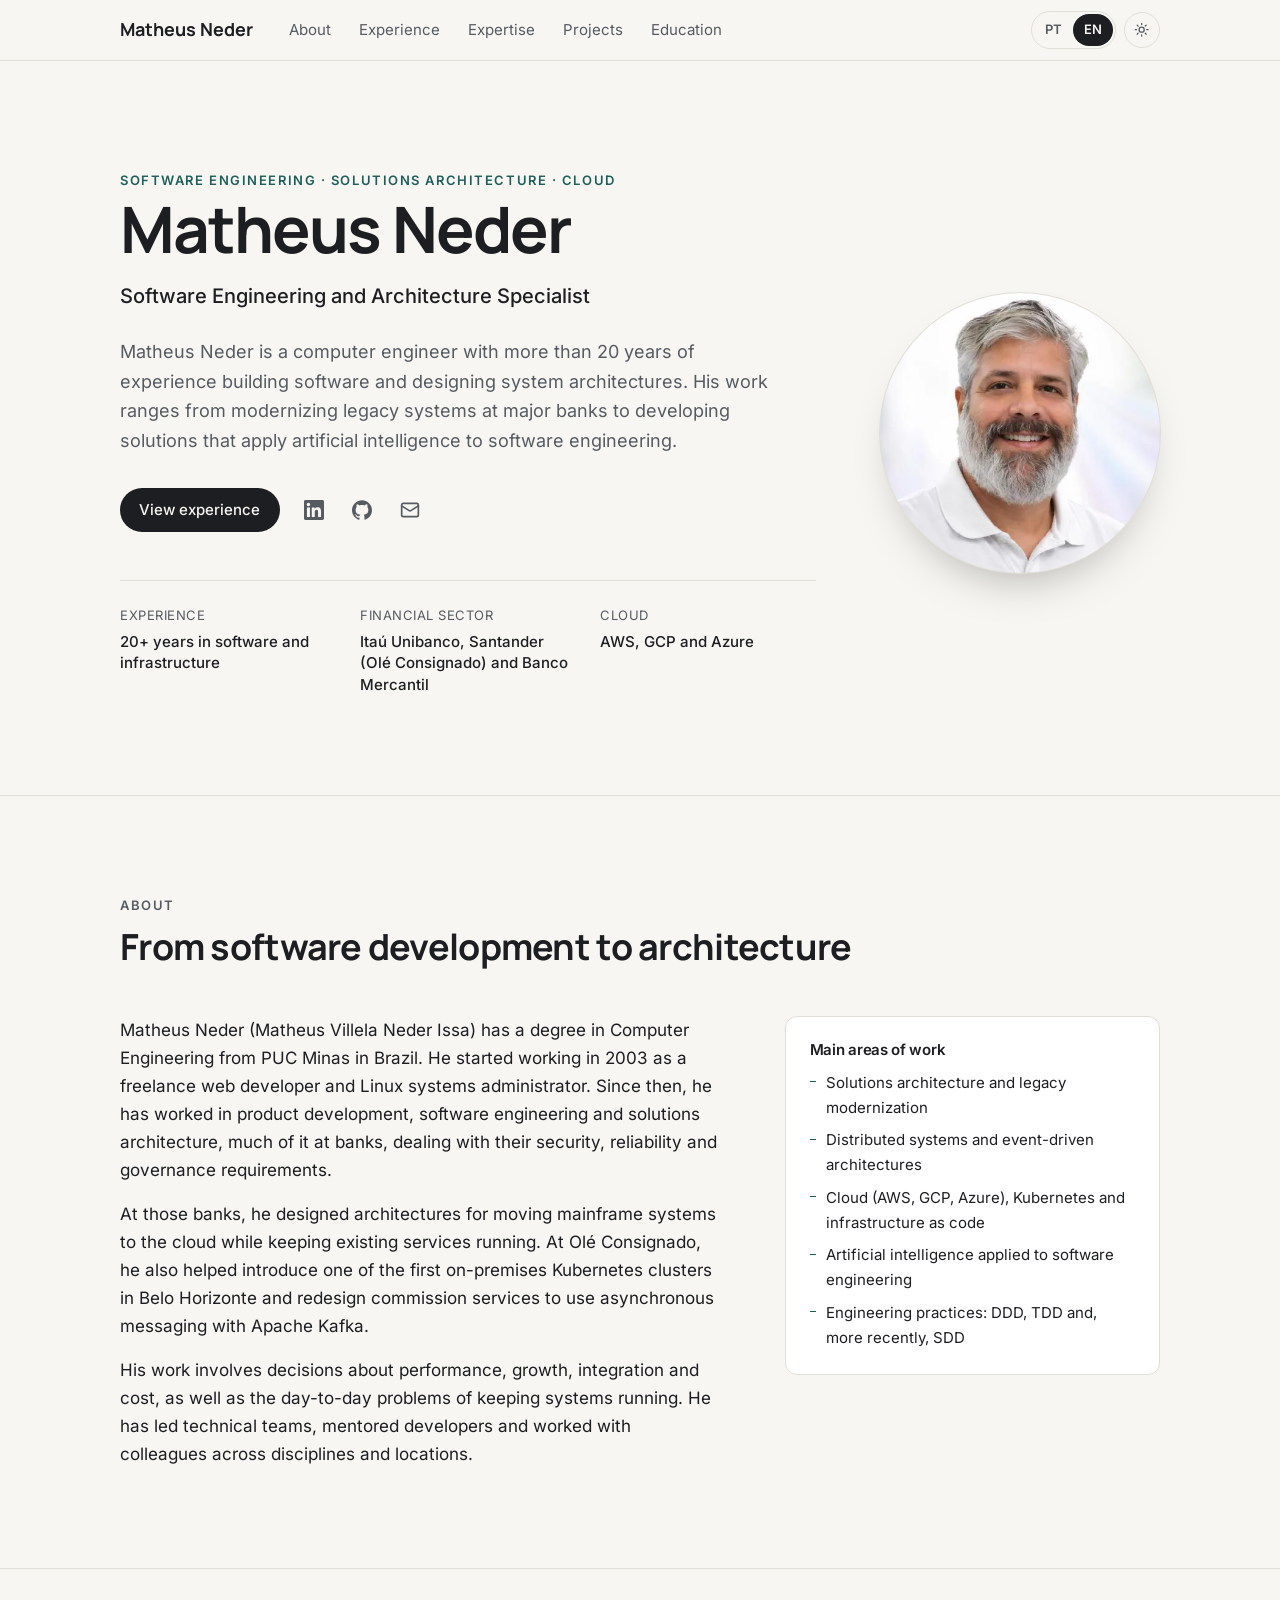
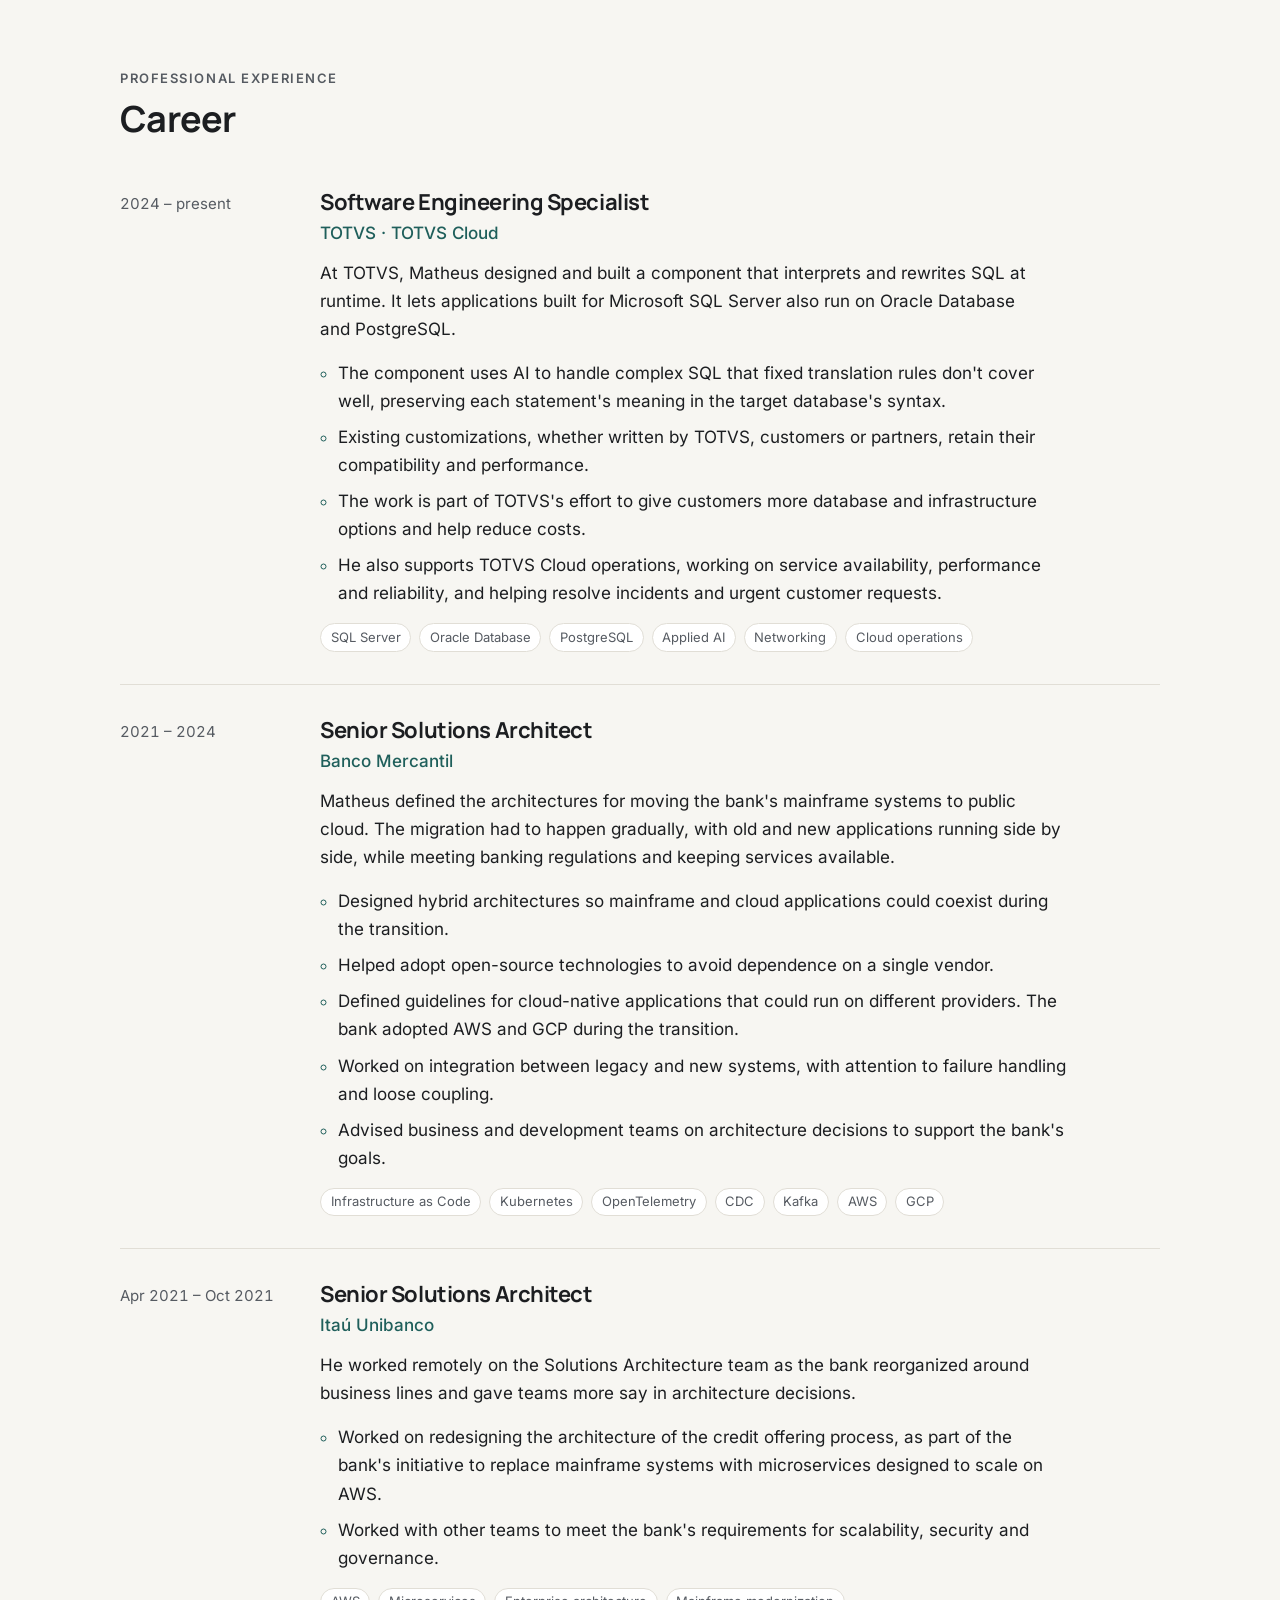
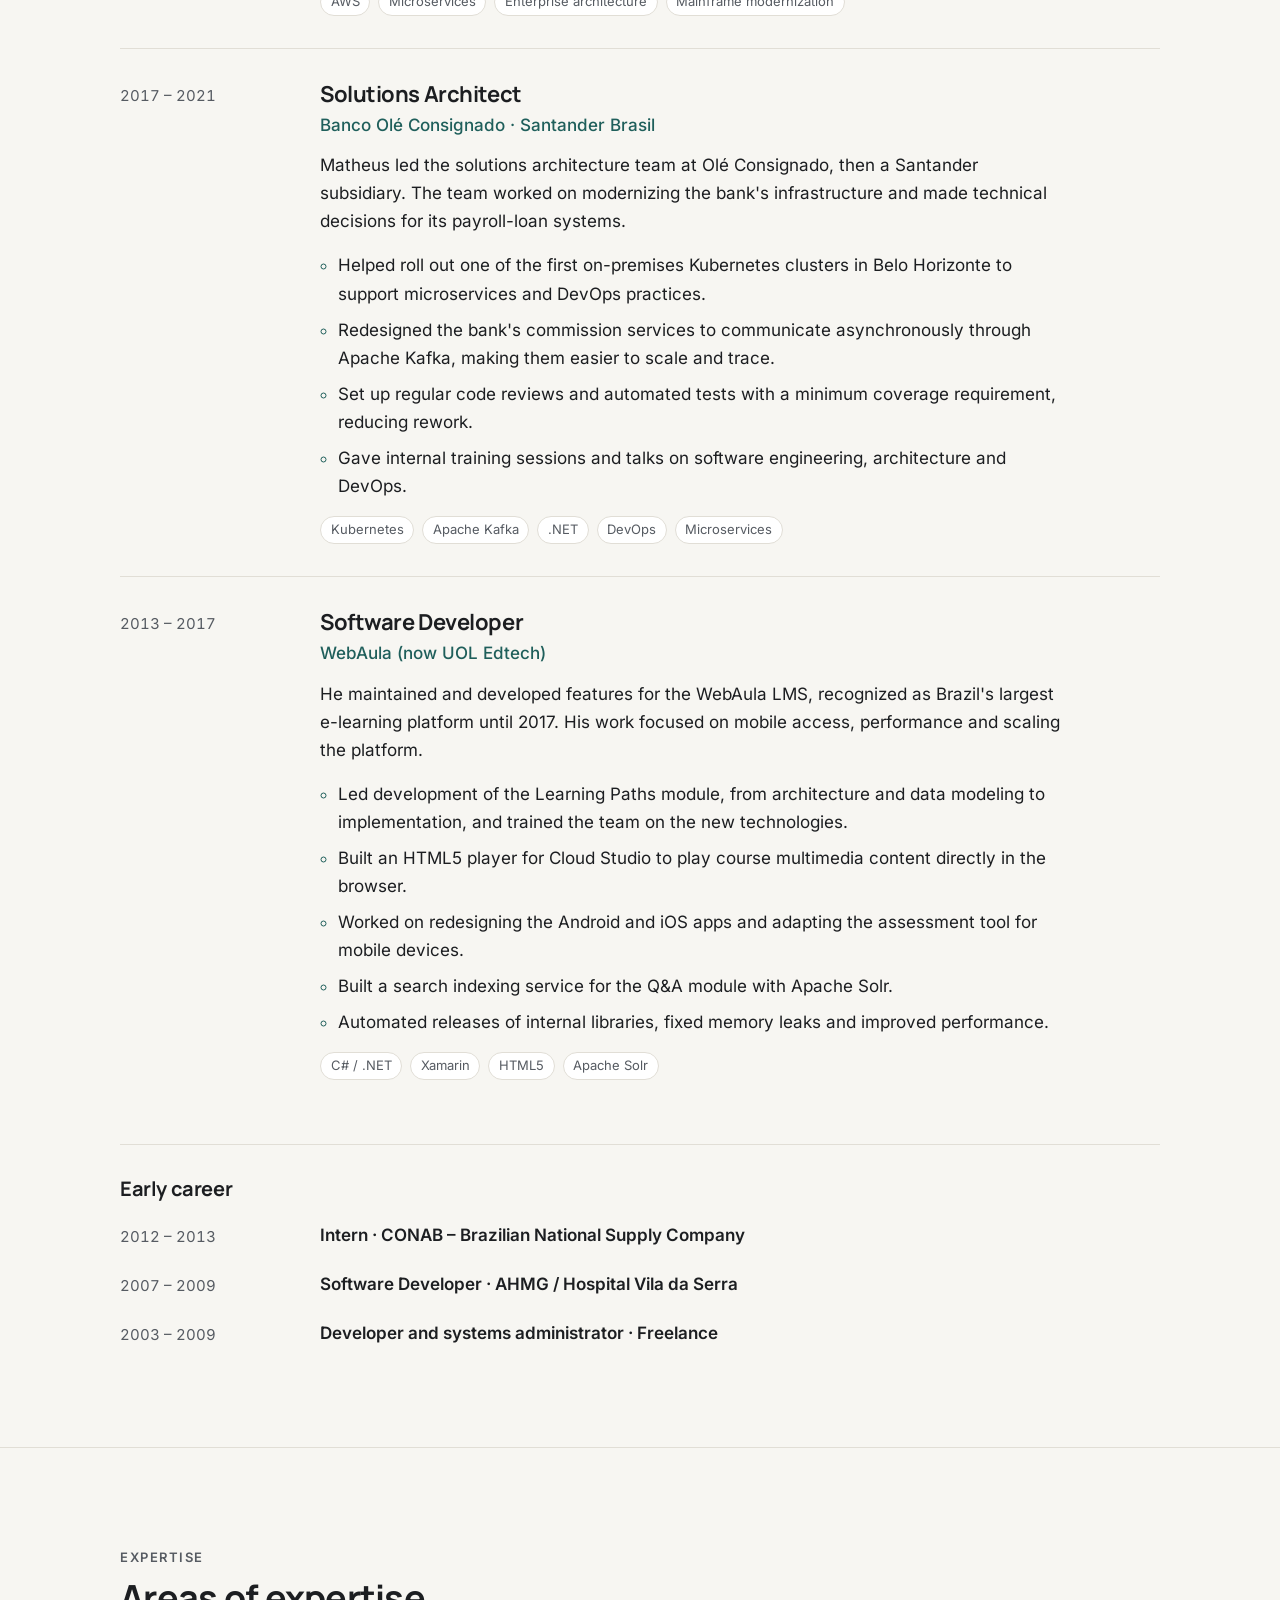
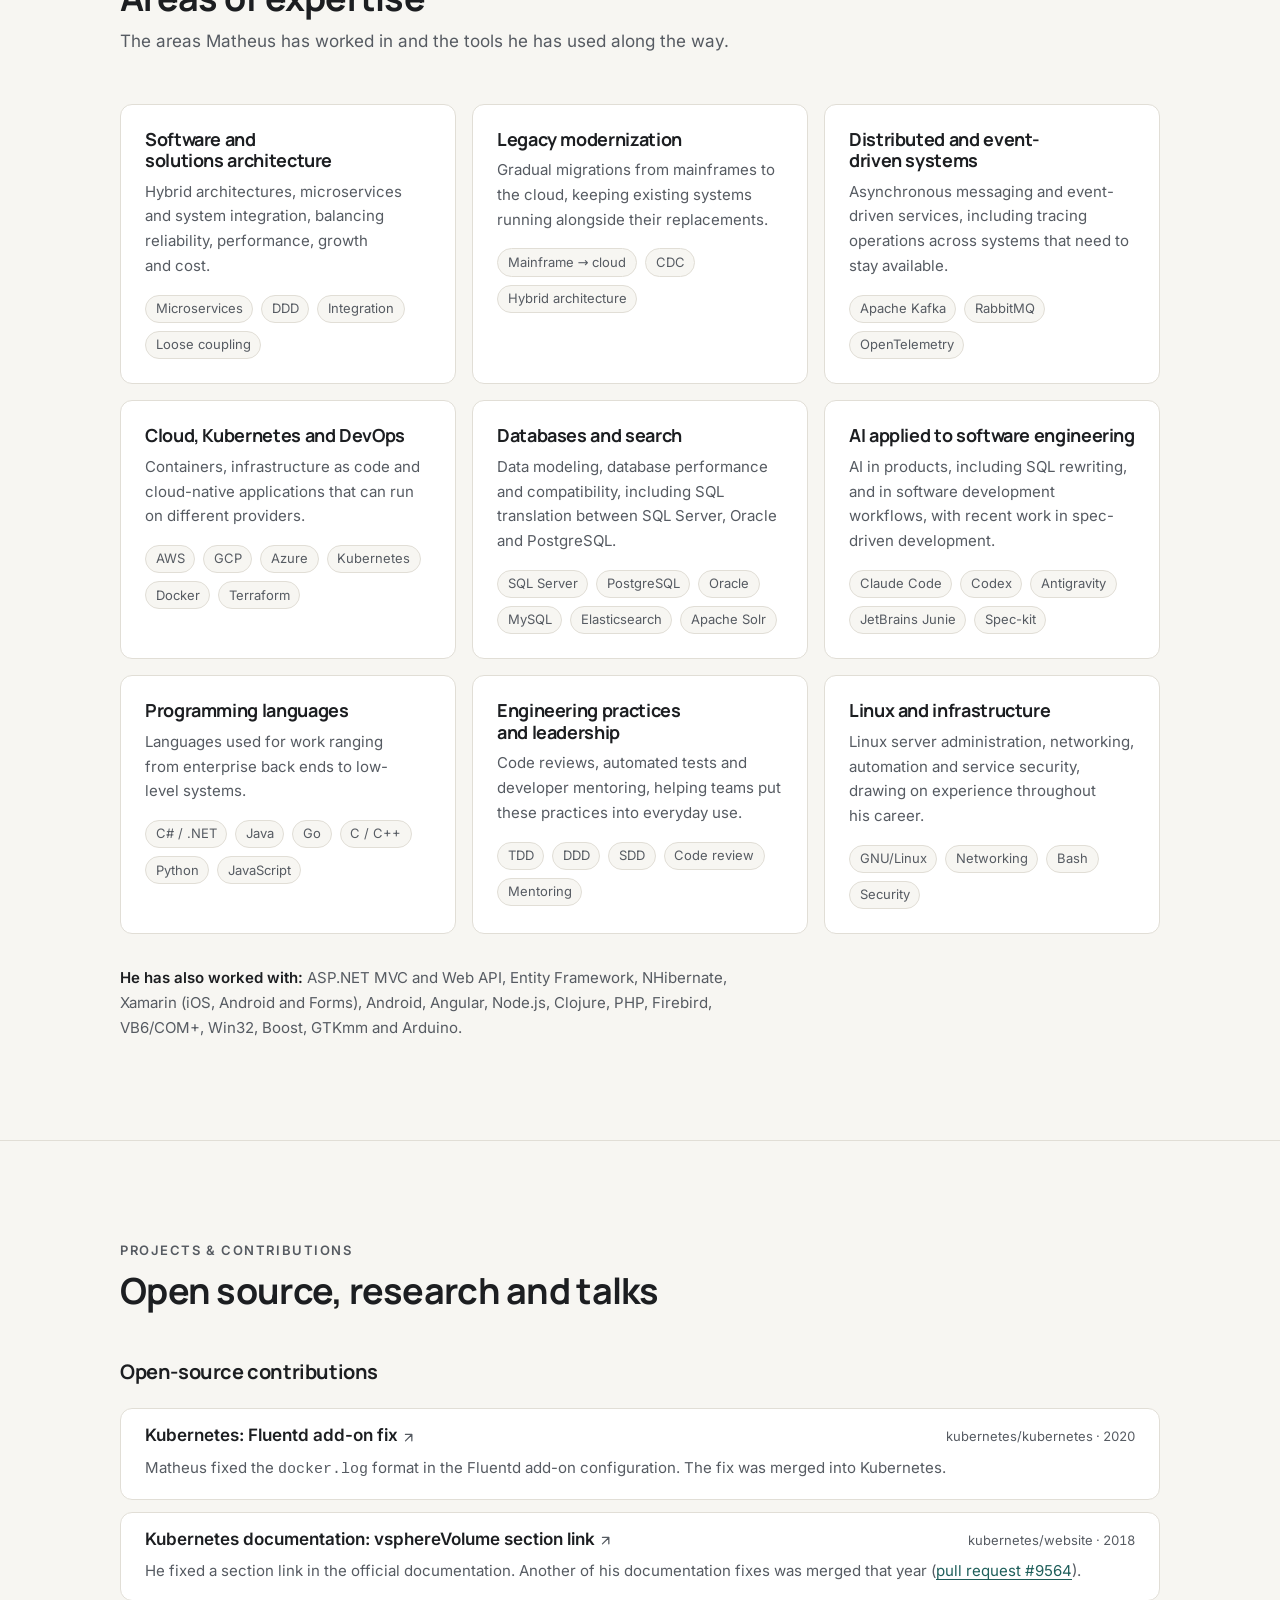
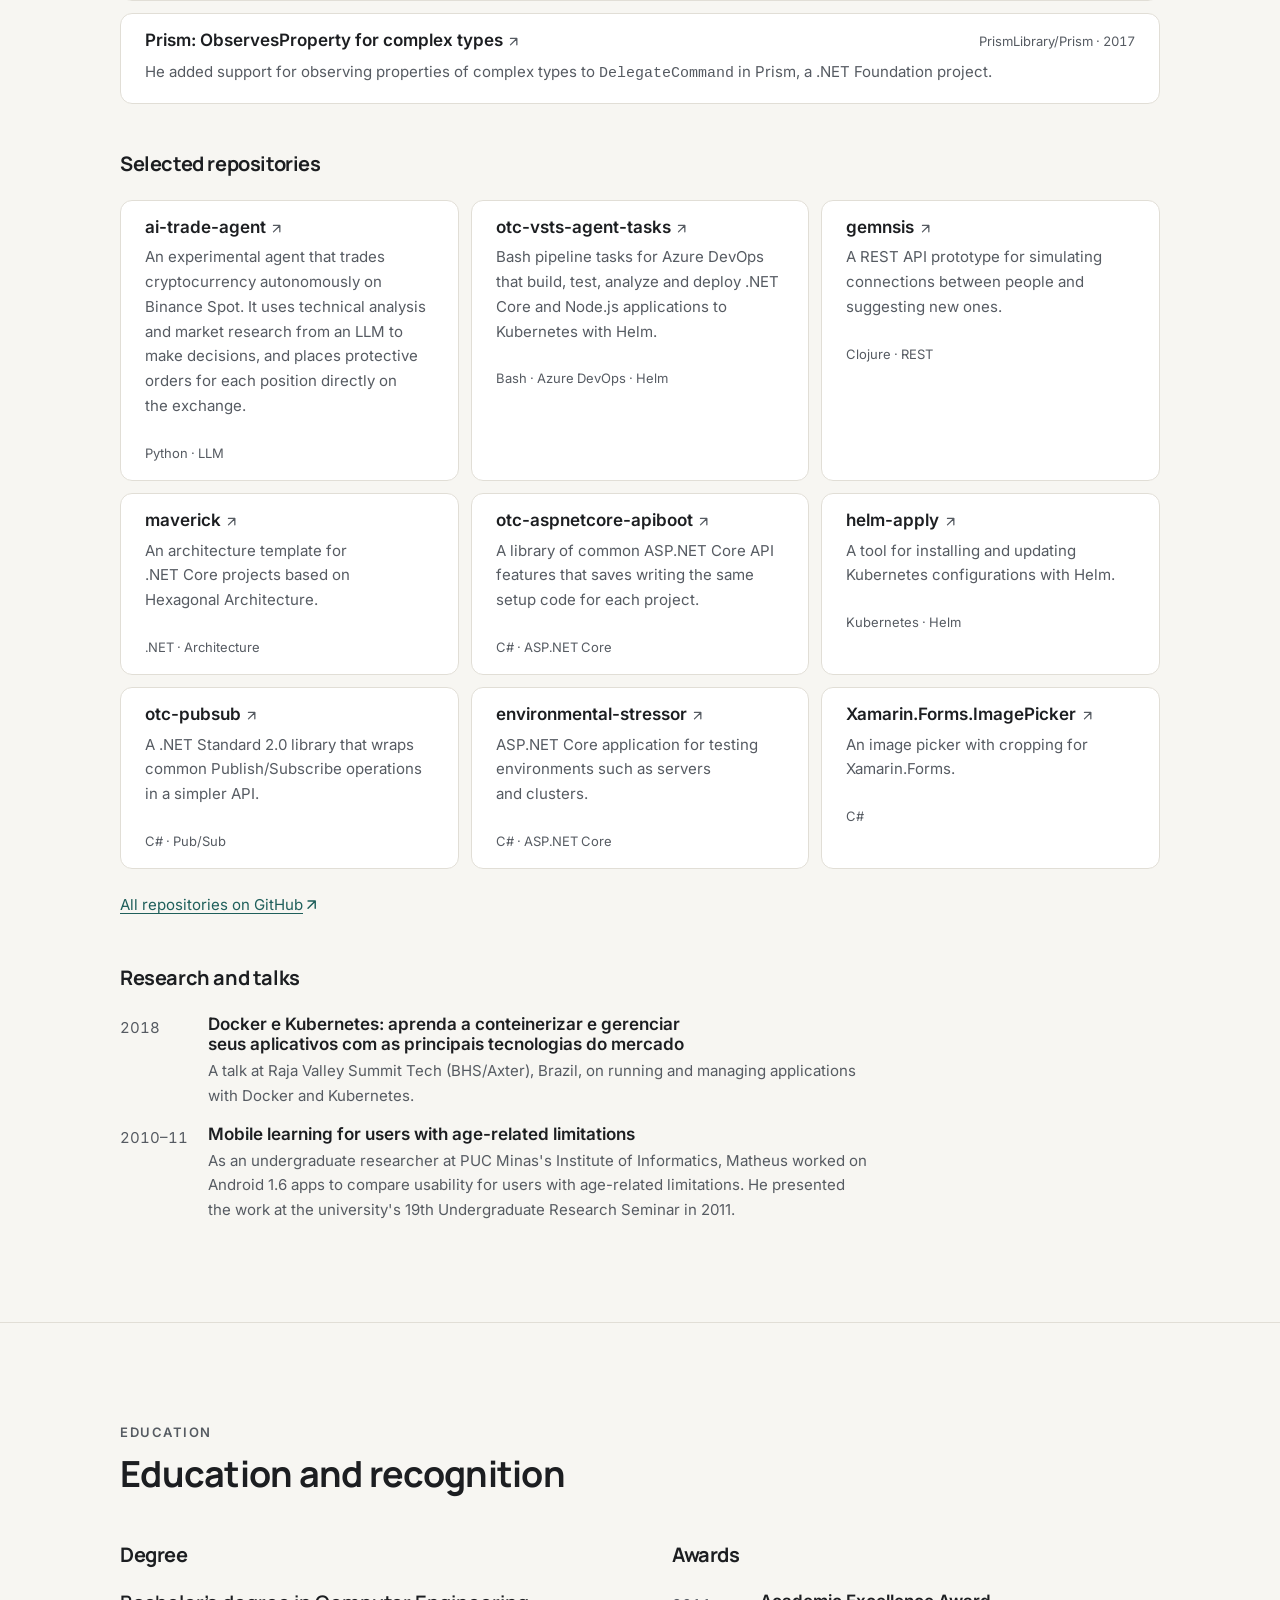
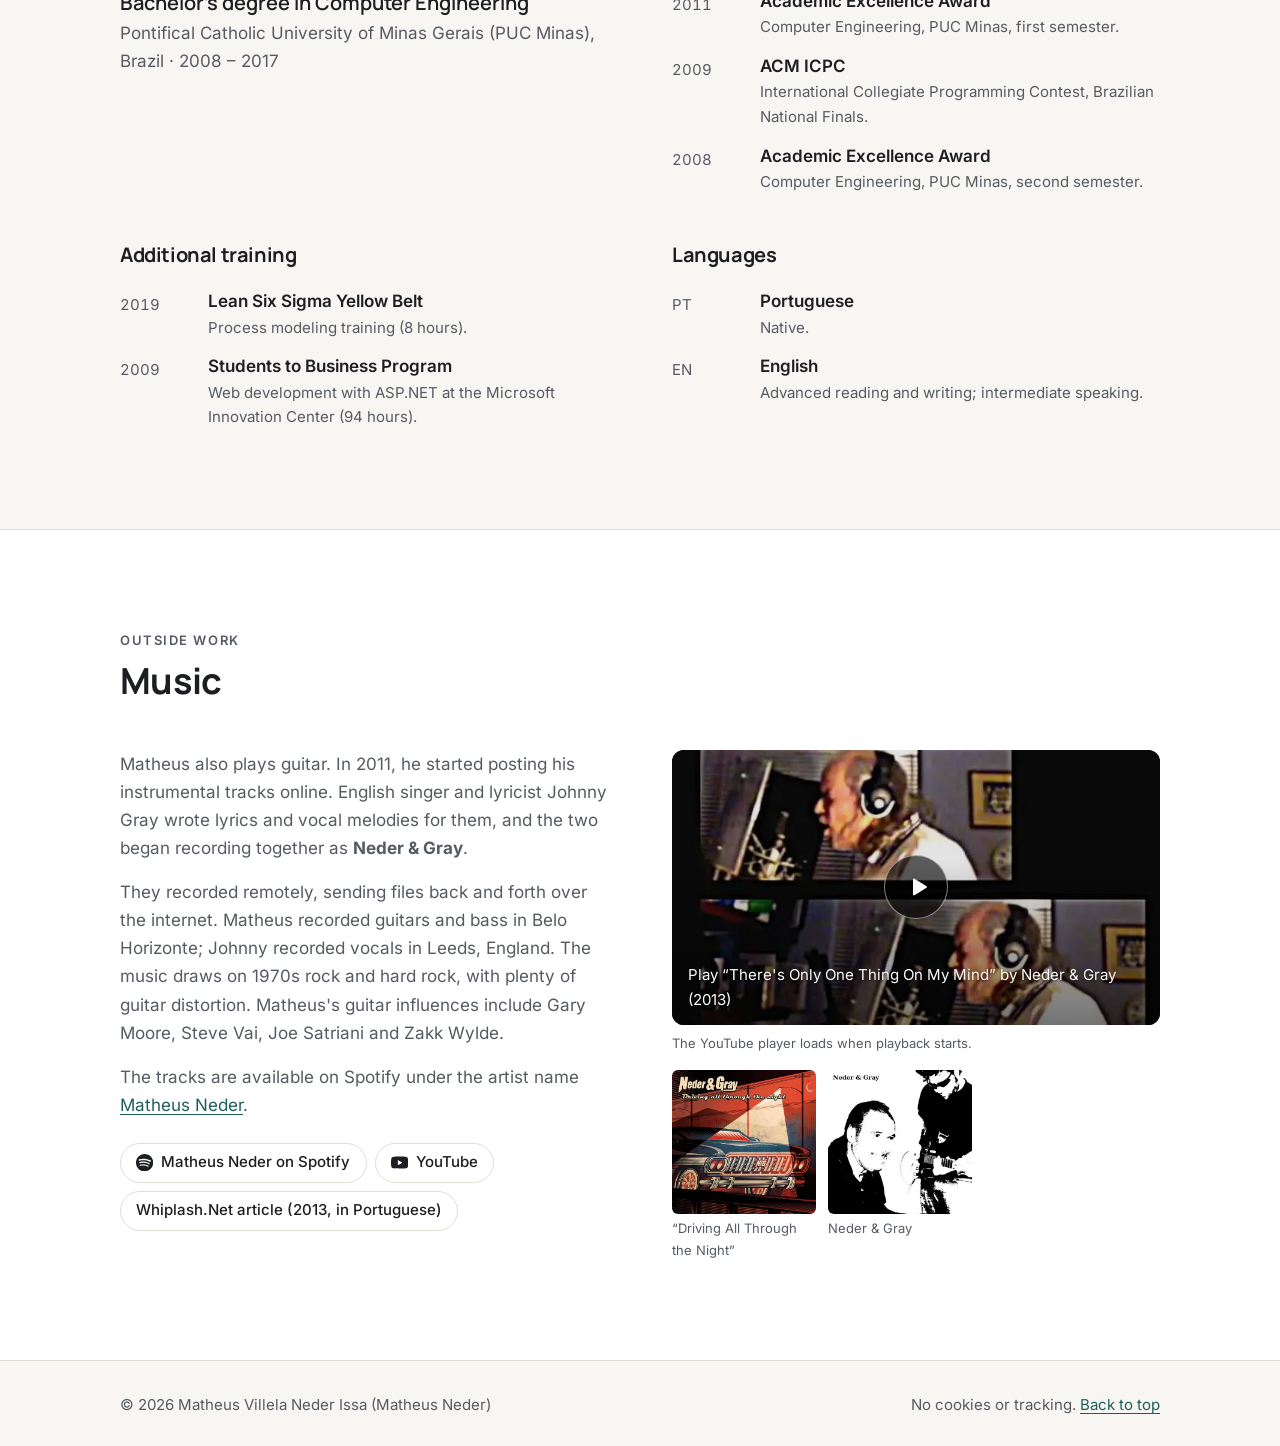
==== commit a90e80d4: "Focus About heading on software development and architecture" ====
--- a/en/index.html
+++ b/en/index.html
@@ -169,7 +169,7 @@
       <div class="container">
         <div class="section-head">
           <p class="eyebrow">About</p>
-          <h2 id="about-title">From infrastructure to architecture</h2>
+          <h2 id="about-title">From software development to architecture</h2>
         </div>
         <div class="about-grid">
           <div class="about-text">
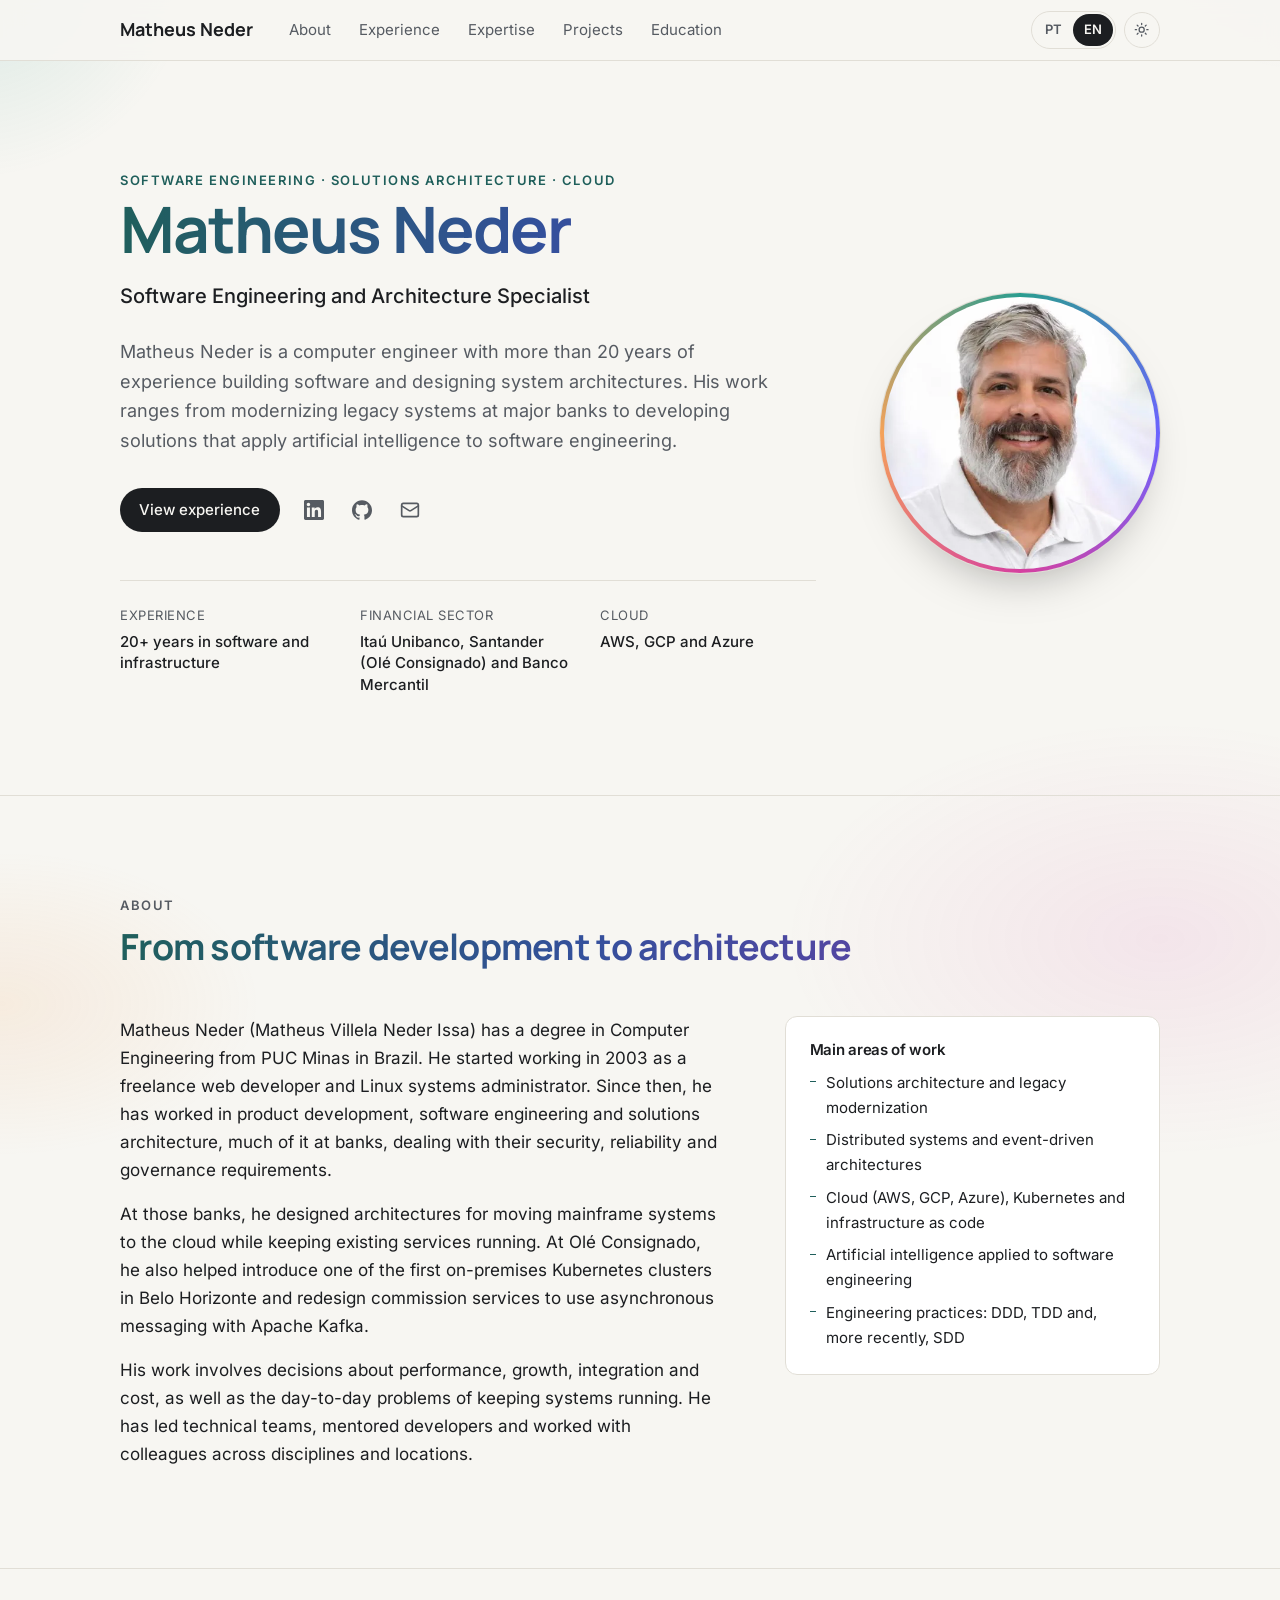
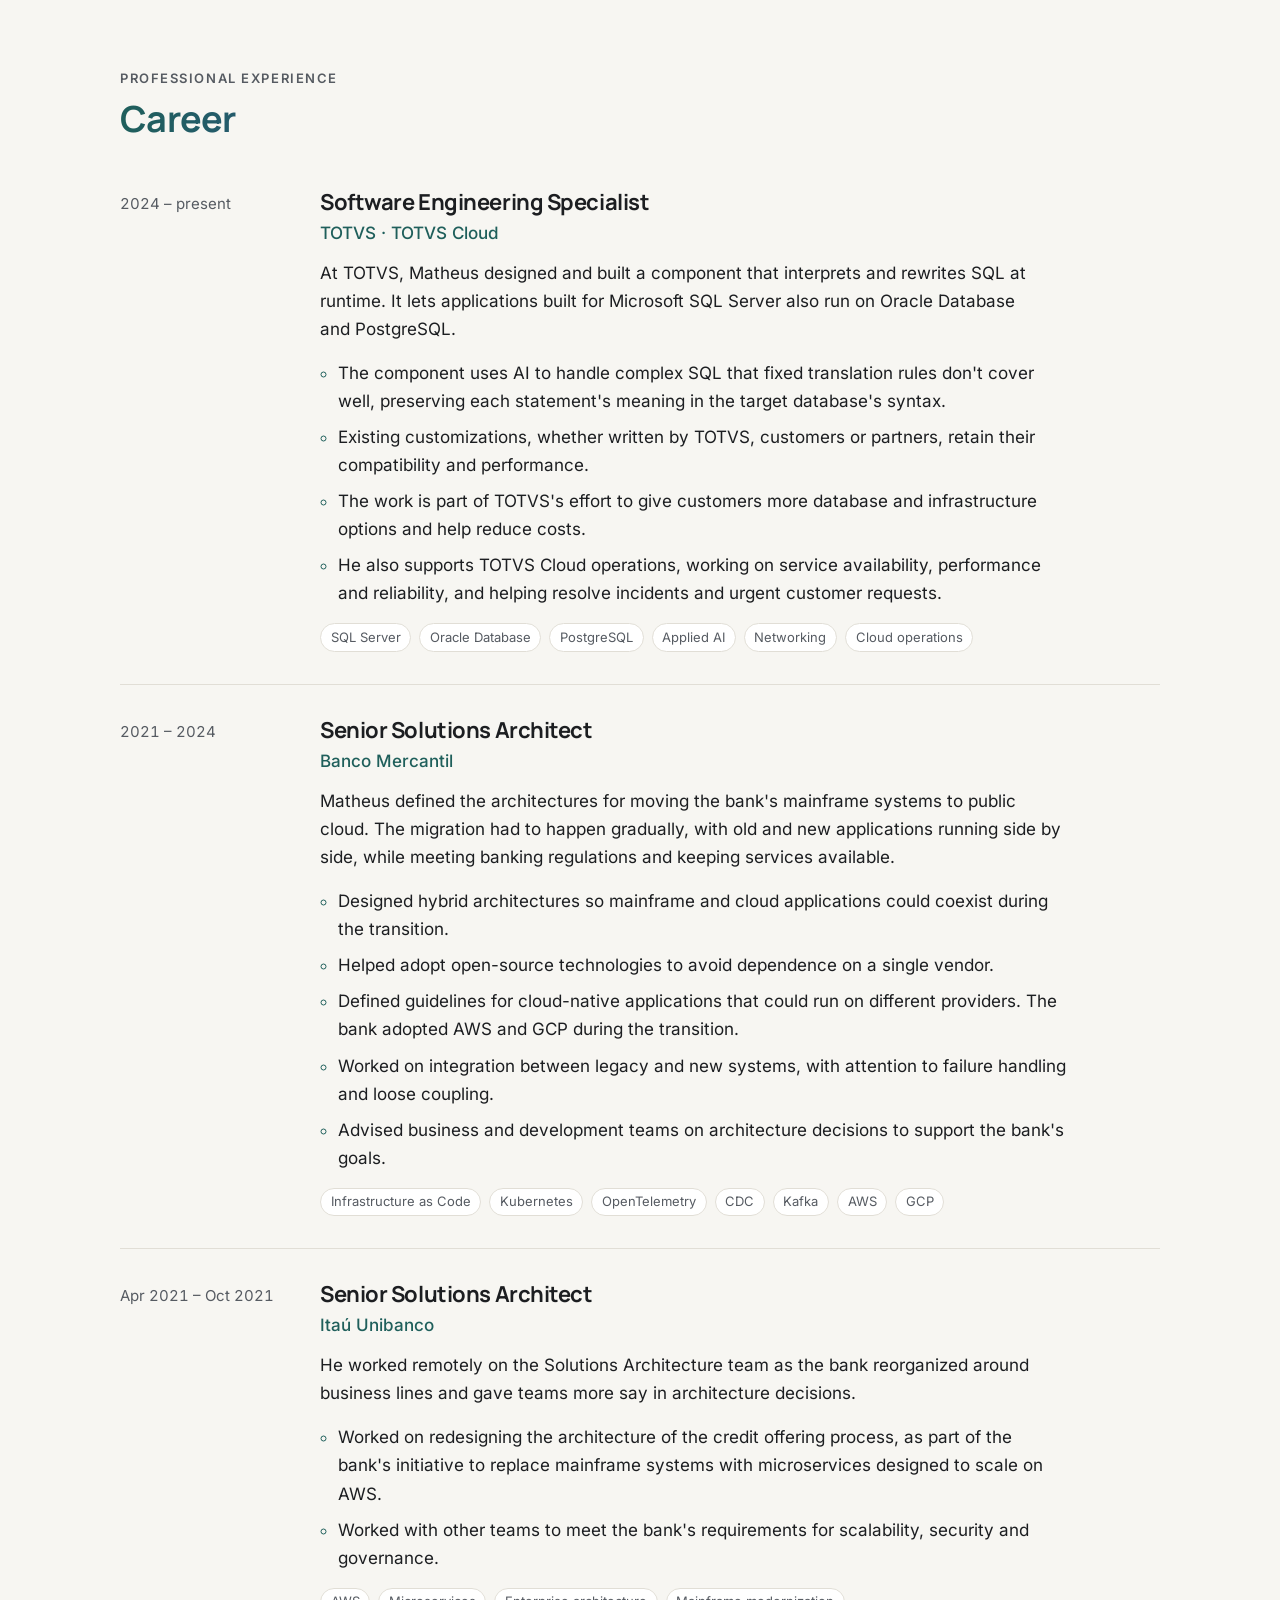
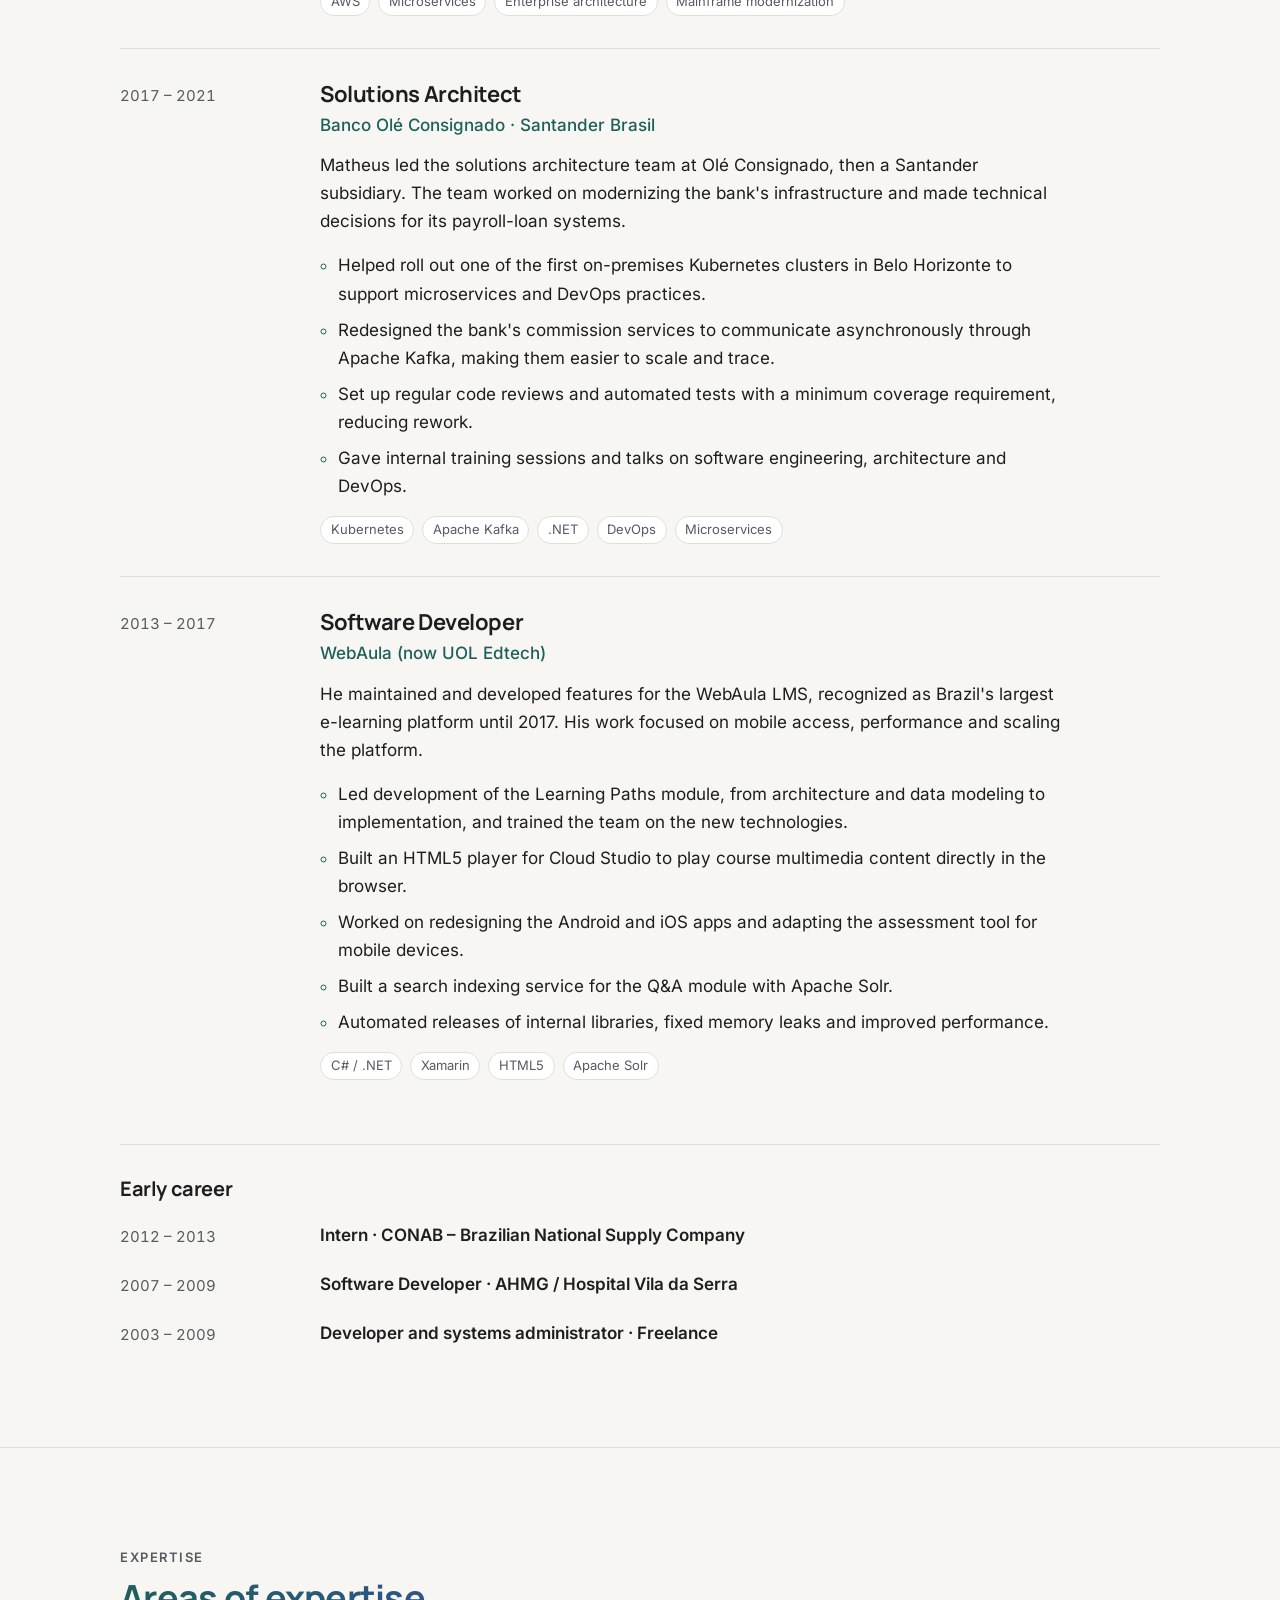
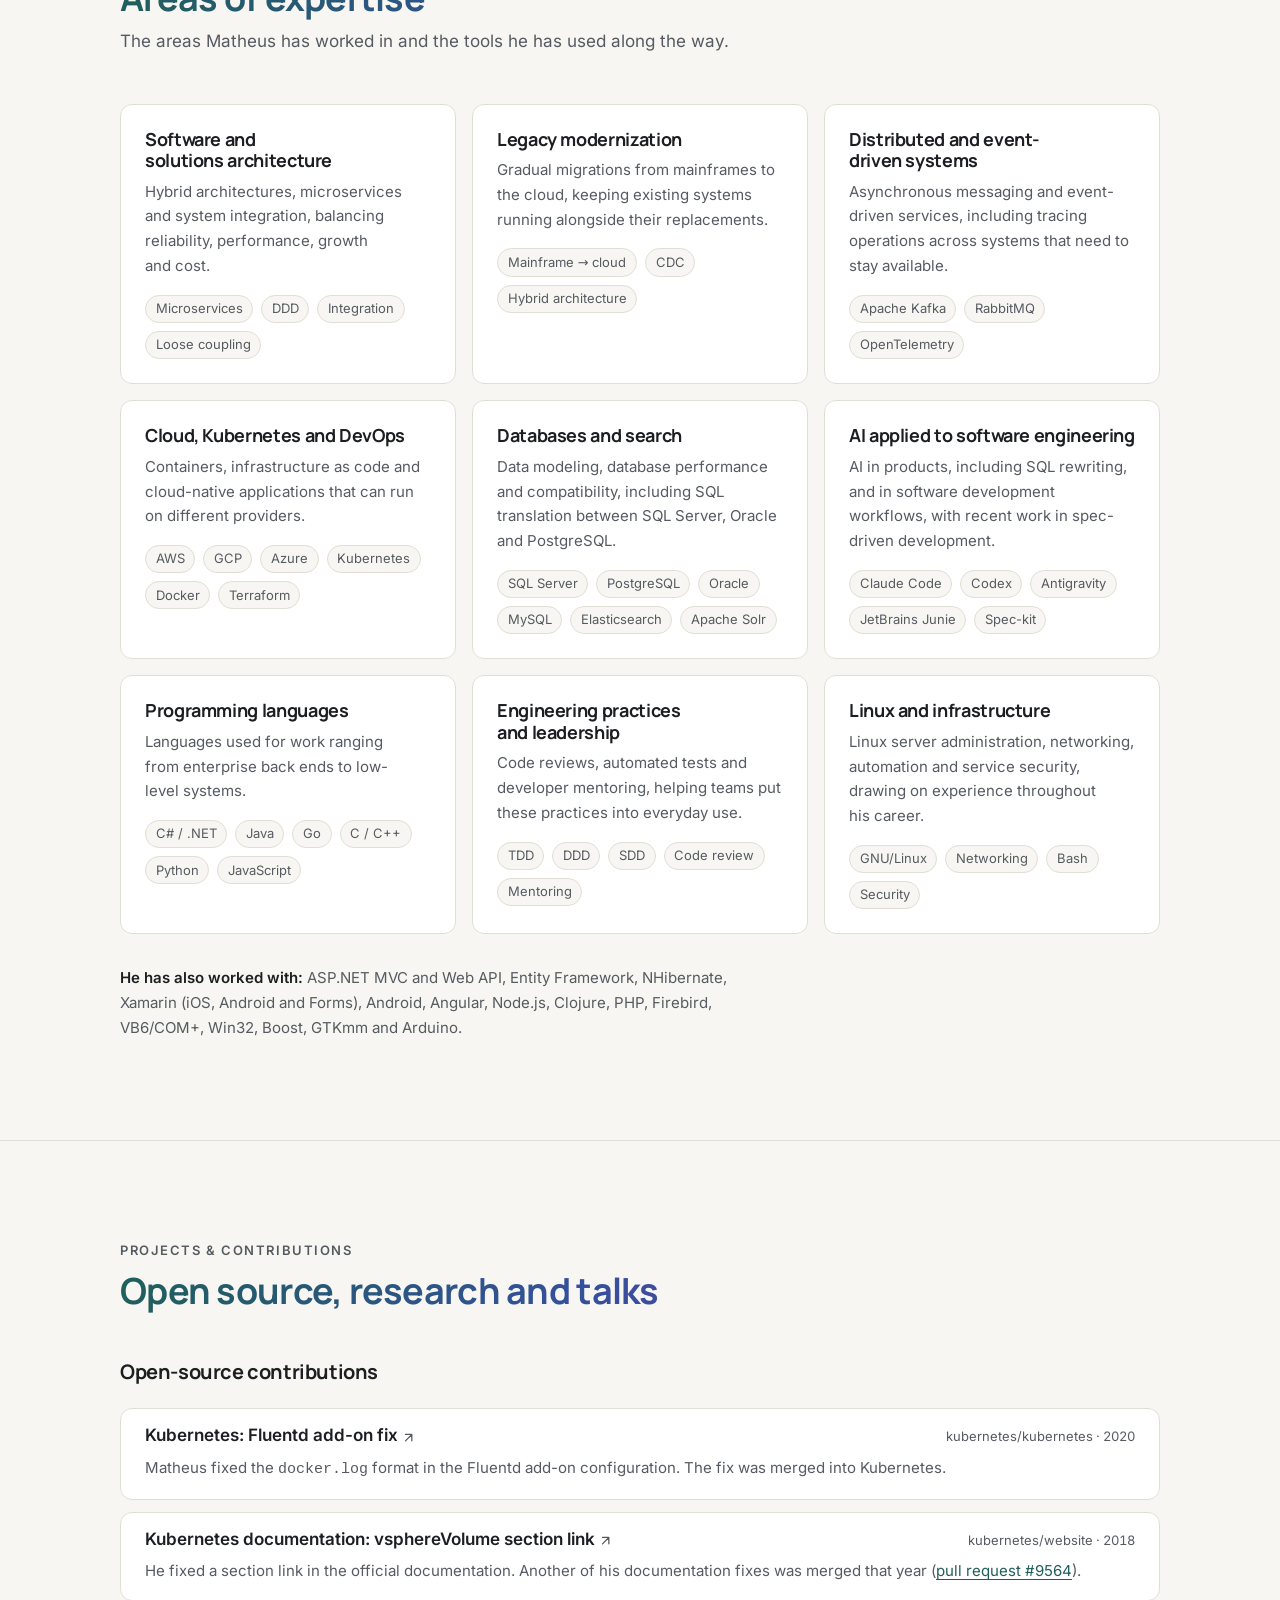
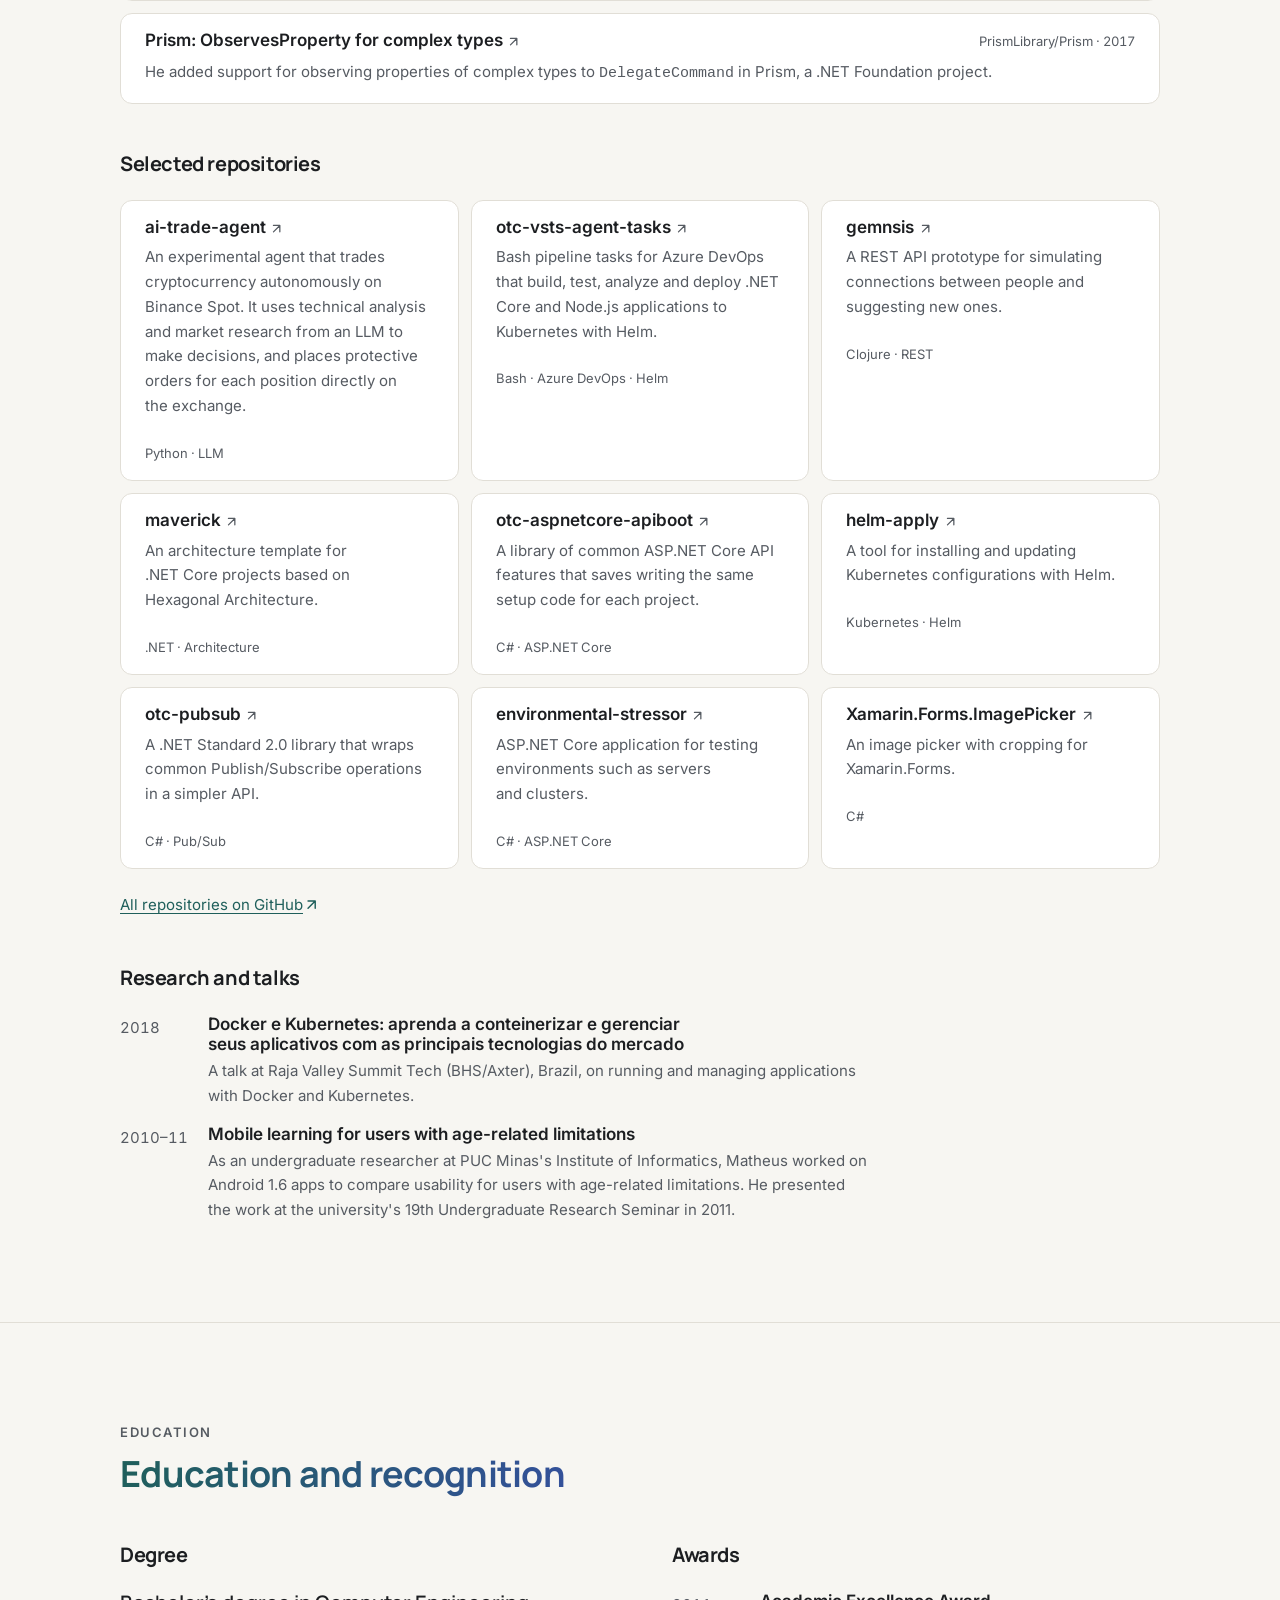
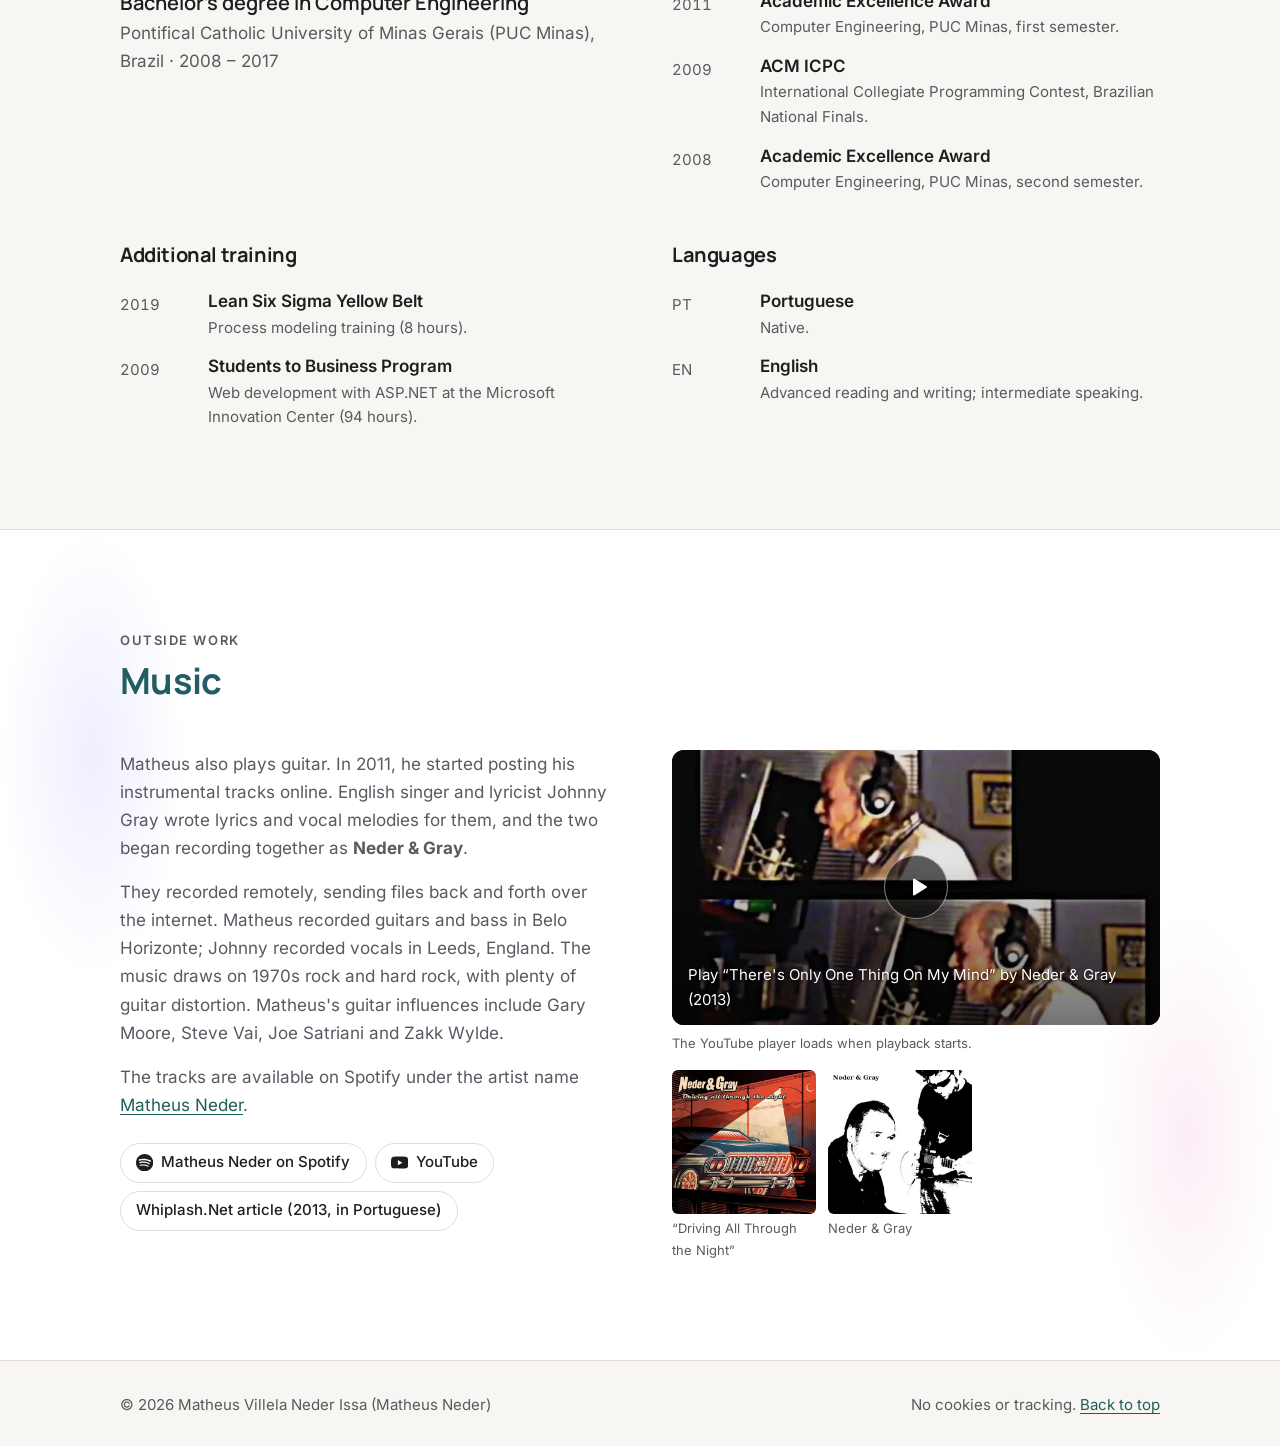
==== commit 519f1507: "Add optional psychedelic style layer with scroll-driven effects New assets/css/psychedelic.css, load" ====
--- a/en/index.html
+++ b/en/index.html
@@ -35,6 +35,7 @@
   <link rel="preload" href="../assets/fonts/inter-latin-wght.woff2" as="font" type="font/woff2" crossorigin>
   <link rel="preload" href="../assets/fonts/manrope-latin-wght.woff2" as="font" type="font/woff2" crossorigin>
   <link rel="stylesheet" href="../assets/css/main.css">
+  <link rel="stylesheet" href="../assets/css/psychedelic.css">
   <script>try{var t=localStorage.getItem("theme");if(t==="light"||t==="dark")document.documentElement.dataset.theme=t}catch(e){}</script>
   <script src="../assets/js/main.js" defer></script>
 
--- a/assets/css/psychedelic.css
+++ b/assets/css/psychedelic.css
@@ -0,0 +1,254 @@
+/* ==========================================================================
+   matheusneder.com: psychedelic layer (optional)
+   A light psychedelic touch on top of main.css. Loaded after it on every
+   page; remove the <link> to psychedelic.css to turn all of it off.
+
+   1. Tokens  2. Static look  3. Motion (scroll-driven)  4. Forced colours
+
+   - Everything is screen-only, so print keeps the plain main.css styles.
+   - Decorative layers use pointer-events: none and sit behind the content.
+   - Motion only runs with prefers-reduced-motion: no-preference. Scroll-
+     driven parts also need animation-timeline support; other browsers keep
+     the static look.
+   - Gradient text stops each keep >= 4.5:1 against --c-bg and --c-surface
+     in both themes, although they are only used on large headings.
+   - Only transform, opacity, filter and background-position are animated.
+   ========================================================================== */
+
+@media screen {
+
+  /* 1. Tokens ---------------------------------------------------------------
+     Light value first, dark value second, same as main.css.                  */
+  :root {
+    /* Text gradient stops (headings) */
+    --psy-t1: light-dark(#1f5f5b, #7fc4ba);
+    --psy-t2: light-dark(#34509c, #9fb4ff);
+    --psy-t3: light-dark(#6a3ea6, #cfa8f7);
+    --psy-t4: light-dark(#962e66, #f3a3c6);
+
+    /* Decorative colours (rings, bar, blobs): not used for text */
+    --psy-d1: light-dark(#2a9d8f, #7fc4ba);
+    --psy-d2: light-dark(#6c63ff, #a3a8ff);
+    --psy-d3: light-dark(#d6409f, #f08ccf);
+    --psy-d4: light-dark(#f4a259, #f6c177);
+
+    --psy-blob1: light-dark(rgb(42 157 143 / 0.15), rgb(127 196 186 / 0.10));
+    --psy-blob2: light-dark(rgb(108 99 255 / 0.11), rgb(140 120 255 / 0.12));
+    --psy-blob3: light-dark(rgb(214 64 159 / 0.09), rgb(230 90 180 / 0.08));
+    --psy-blob4: light-dark(rgb(244 162 89 / 0.12), rgb(246 193 119 / 0.06));
+
+    --psy-rainbow: linear-gradient(90deg, var(--psy-d1), var(--psy-d2), var(--psy-d3), var(--psy-d4), var(--psy-d1));
+  }
+
+  @property --psy-angle {
+    syntax: "<angle>";
+    inherits: true;
+    initial-value: 0deg;
+  }
+  @property --psy-p {
+    syntax: "<number>";
+    inherits: true;
+    initial-value: 0;
+  }
+
+  /* 2. Static look ----------------------------------------------------------- */
+
+  /* Soft colour blobs behind the whole page */
+  body::before {
+    content: "";
+    position: fixed;
+    inset: -20vmax;
+    z-index: -1;
+    pointer-events: none;
+    background:
+      radial-gradient(closest-side at 18% 22%, var(--psy-blob1), transparent),
+      radial-gradient(closest-side at 82% 18%, var(--psy-blob2), transparent),
+      radial-gradient(closest-side at 70% 78%, var(--psy-blob3), transparent),
+      radial-gradient(closest-side at 24% 82%, var(--psy-blob4), transparent);
+    background-size: 70% 70%, 65% 65%, 70% 70%, 60% 60%;
+    background-repeat: no-repeat;
+    background-position: 0 0, 100% 0, 100% 100%, 0 100%;
+  }
+
+  /* Scroll progress bar (only visible where scroll-driven animations work) */
+  body::after {
+    content: "";
+    position: fixed;
+    inset: 0 0 auto;
+    z-index: 60;
+    height: 3px;
+    pointer-events: none;
+    background: var(--psy-rainbow);
+    transform-origin: 0 50%;
+    transform: scaleX(0);
+    display: none;
+  }
+
+  /* Iridescent name and section headings (large text only) */
+  @supports (background-clip: text) or (-webkit-background-clip: text) {
+    h1, .section-head h2 {
+      background-image: linear-gradient(100deg, var(--psy-t1), var(--psy-t2), var(--psy-t3), var(--psy-t4), var(--psy-t1));
+      background-size: 250% 100%;
+      background-position: 0% 50%;
+      -webkit-background-clip: text;
+      background-clip: text;
+      color: transparent;
+      -webkit-text-fill-color: transparent;
+      /* Keeps descenders inside the painted box */
+      padding-bottom: 0.08em;
+      margin-bottom: -0.08em;
+    }
+  }
+
+  /* Iridescent ring around the portrait */
+  .hero-portrait {
+    padding: 4px;
+    background: conic-gradient(from var(--psy-angle), var(--psy-d1), var(--psy-d2), var(--psy-d3), var(--psy-d4), var(--psy-d1));
+  }
+  .hero-portrait img { border-radius: 50%; }
+
+  /* Faint colour wash in the Music section */
+  .section-personal { position: relative; isolation: isolate; }
+  .section-personal::before {
+    content: "";
+    position: absolute;
+    inset: 0;
+    z-index: -1;
+    pointer-events: none;
+    background:
+      radial-gradient(closest-side at 12% 30%, var(--psy-blob2), transparent 100%),
+      radial-gradient(closest-side at 88% 70%, var(--psy-blob3), transparent 100%),
+      radial-gradient(closest-side at 50% 110%, var(--psy-blob1), transparent 100%);
+    background-size: 60% 90%, 60% 90%, 80% 70%;
+    background-repeat: no-repeat;
+    background-position: 0 0, 100% 100%, 50% 100%;
+  }
+
+  /* Wavy underline on hovered text links */
+  a:hover { text-decoration-style: wavy; text-decoration-thickness: 1px; }
+
+  ::selection {
+    background: light-dark(#e6dcff, #45306a);
+    color: var(--c-text);
+  }
+
+  /* Iridescent border ring on cards (fades in while the card is mid-screen) */
+  .card, .about-aside { position: relative; }
+  .card::before, .link-item::before, .about-aside::before {
+    content: "";
+    position: absolute;
+    inset: -1px;
+    padding: 1px;
+    border-radius: inherit;
+    pointer-events: none;
+    background: var(--psy-rainbow);
+    -webkit-mask: linear-gradient(#000 0 0) content-box, linear-gradient(#000 0 0);
+    -webkit-mask-composite: xor;
+    mask: linear-gradient(#000 0 0) content-box exclude, linear-gradient(#000 0 0);
+    opacity: 0;
+  }
+
+  /* 3. Motion ---------------------------------------------------------------- */
+  @media (prefers-reduced-motion: no-preference) {
+
+    /* Very slow hue drift of the background blobs (one swing every 40 s) */
+    body::before { animation: psy-hue 40s ease-in-out infinite alternate; }
+
+    @supports (animation-timeline: scroll()) {
+
+      /* Blobs turn and drift as the page scrolls */
+      body::before {
+        animation: psy-hue 40s ease-in-out infinite alternate, psy-drift linear both;
+        animation-timeline: auto, scroll(root);
+      }
+
+      /* Progress bar */
+      body::after {
+        display: block;
+        animation: psy-progress linear both;
+        animation-timeline: scroll(root);
+      }
+
+      /* Hero: portrait ring turns and the name shifts colour during the first screen */
+      .hero {
+        animation: psy-turn linear both;
+        animation-timeline: scroll(root);
+        animation-range: 0 100vh;
+      }
+      .hero h1 {
+        background-position: calc(var(--psy-p) * 100%) 50%;
+      }
+
+      /* Section headings shift colour as they cross the viewport */
+      .section-head h2 {
+        animation: psy-sheen linear both;
+        animation-timeline: view();
+        animation-range: cover 0% cover 100%;
+      }
+
+      /* Headings and cards float in gently (transform only: text stays opaque) */
+      .section-head, .card, .link-item, .about-aside, .degree, .music-text, .video {
+        animation: psy-rise linear both;
+        animation-timeline: view();
+        animation-range: entry 0% entry 70%;
+      }
+
+      /* Card rings glow while the card is mid-screen, changing hue as it moves */
+      .card::before, .link-item::before, .about-aside::before {
+        animation: psy-glow linear both;
+        animation-timeline: view();
+        animation-range: cover 10% cover 90%;
+      }
+
+      /* Music wash shifts hue as the section scrolls by */
+      .section-personal::before {
+        animation: psy-wash linear both;
+        animation-timeline: view();
+        animation-range: cover 0% cover 100%;
+      }
+    }
+  }
+
+  @keyframes psy-hue {
+    from { filter: hue-rotate(0deg); }
+    to   { filter: hue-rotate(50deg); }
+  }
+  @keyframes psy-drift {
+    from { transform: rotate(0deg) scale(1); }
+    to   { transform: rotate(40deg) scale(1.12) translateY(-4%); }
+  }
+  @keyframes psy-progress {
+    from { transform: scaleX(0); }
+    to   { transform: scaleX(1); }
+  }
+  @keyframes psy-turn {
+    from { --psy-angle: 0deg;   --psy-p: 0; }
+    to   { --psy-angle: 360deg; --psy-p: 1; }
+  }
+  @keyframes psy-sheen {
+    from { background-position: 0% 50%; }
+    to   { background-position: 100% 50%; }
+  }
+  @keyframes psy-rise {
+    from { transform: translateY(1.25rem); }
+    to   { transform: none; }
+  }
+  @keyframes psy-glow {
+    0%   { opacity: 0; filter: hue-rotate(0deg); }
+    40%  { opacity: 0.9; }
+    60%  { opacity: 0.9; }
+    100% { opacity: 0; filter: hue-rotate(120deg); }
+  }
+  @keyframes psy-wash {
+    from { filter: hue-rotate(-40deg); }
+    to   { filter: hue-rotate(40deg); }
+  }
+
+  /* 4. Forced colours (Windows High Contrast): back to plain system colours */
+  @media (forced-colors: active) {
+    body::before, body::after, .section-personal::before,
+    .card::before, .link-item::before, .about-aside::before { display: none; }
+    h1, .section-head h2 { background: none; color: CanvasText; -webkit-text-fill-color: currentColor; }
+    .hero-portrait { background: none; padding: 0; }
+  }
+}
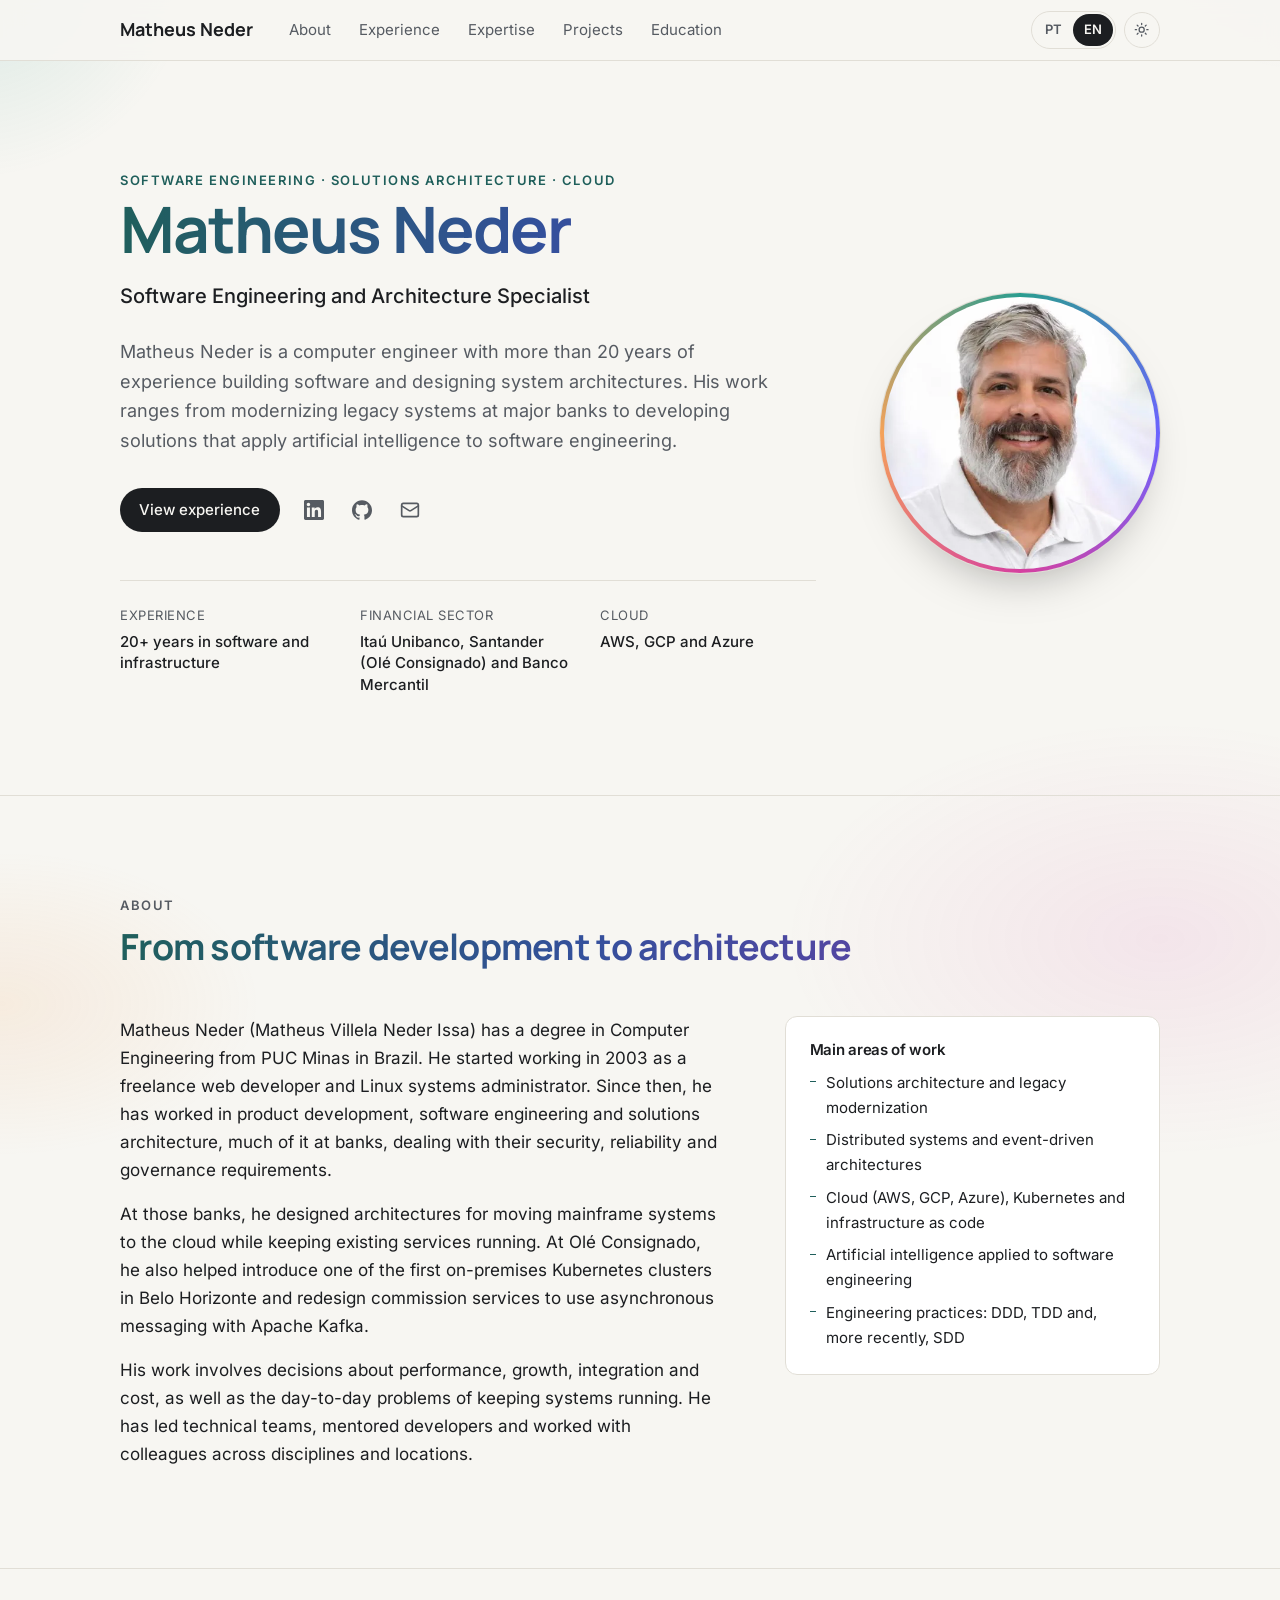
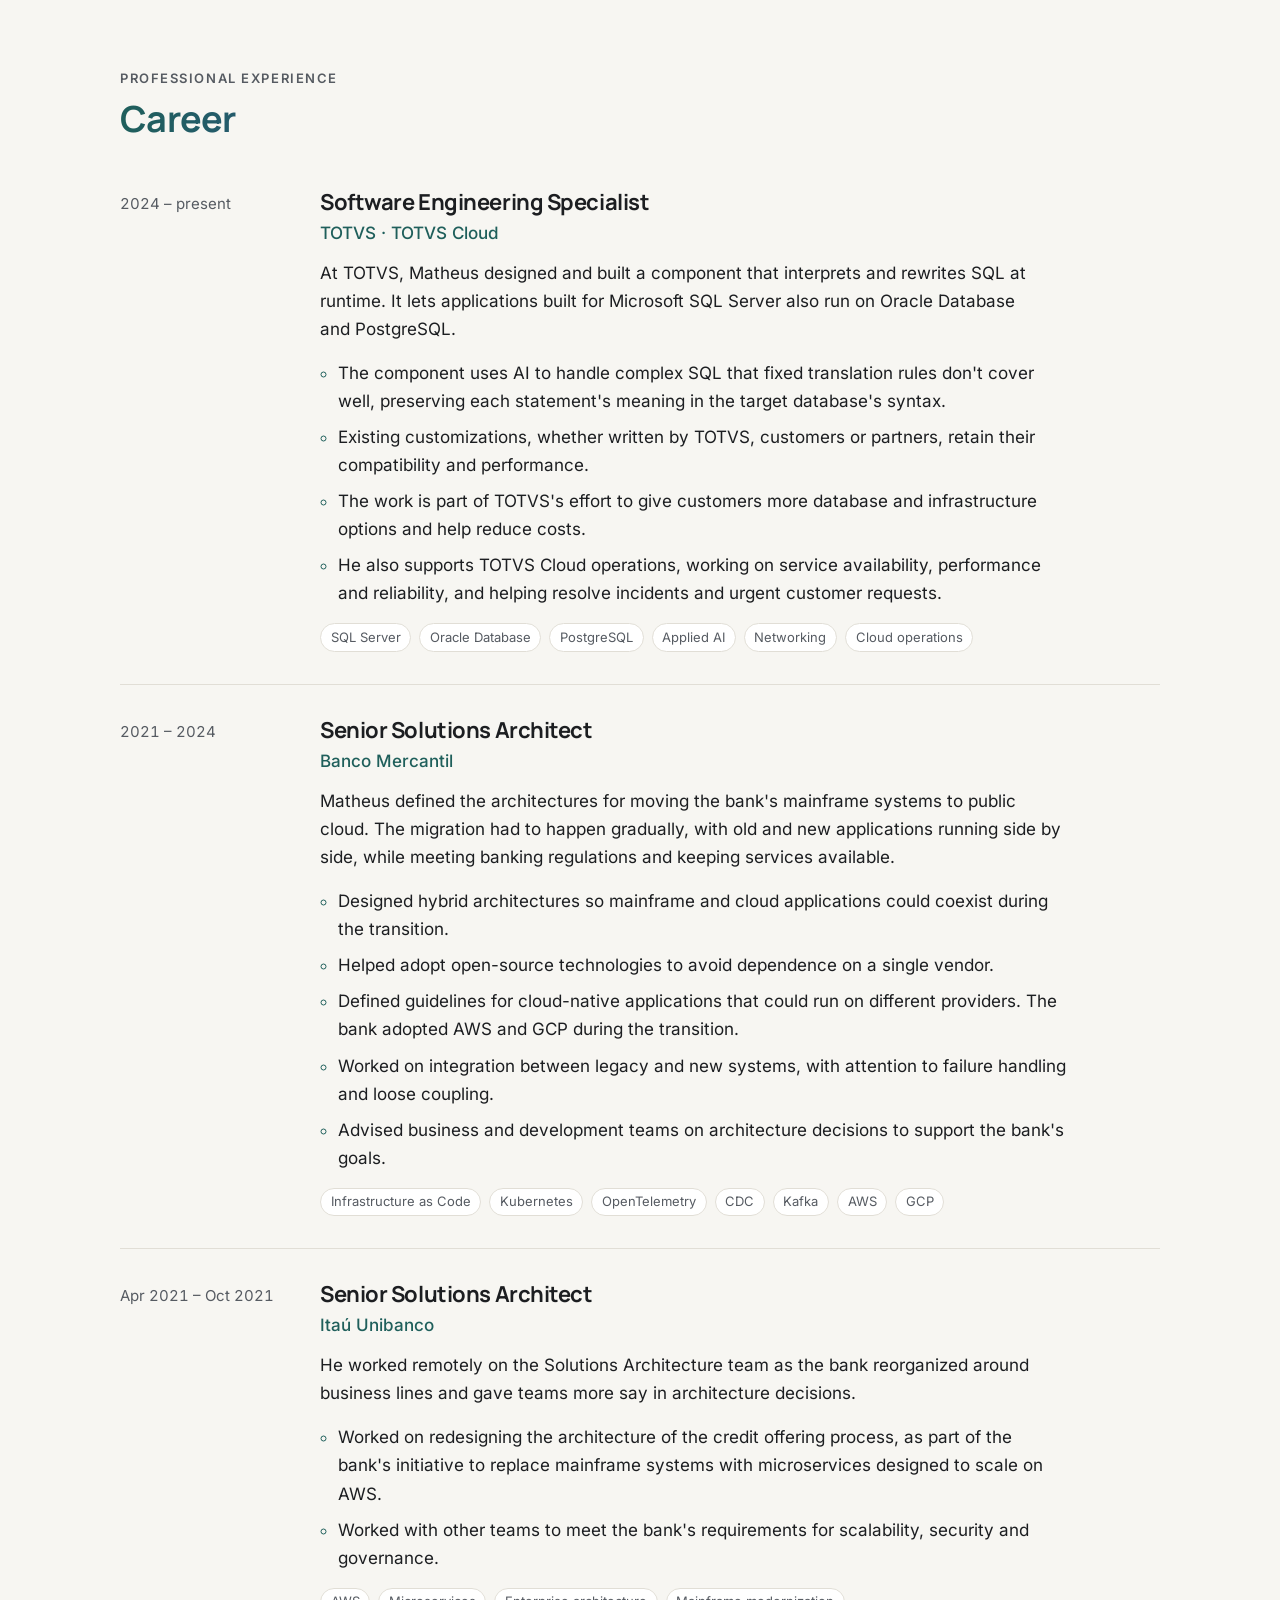
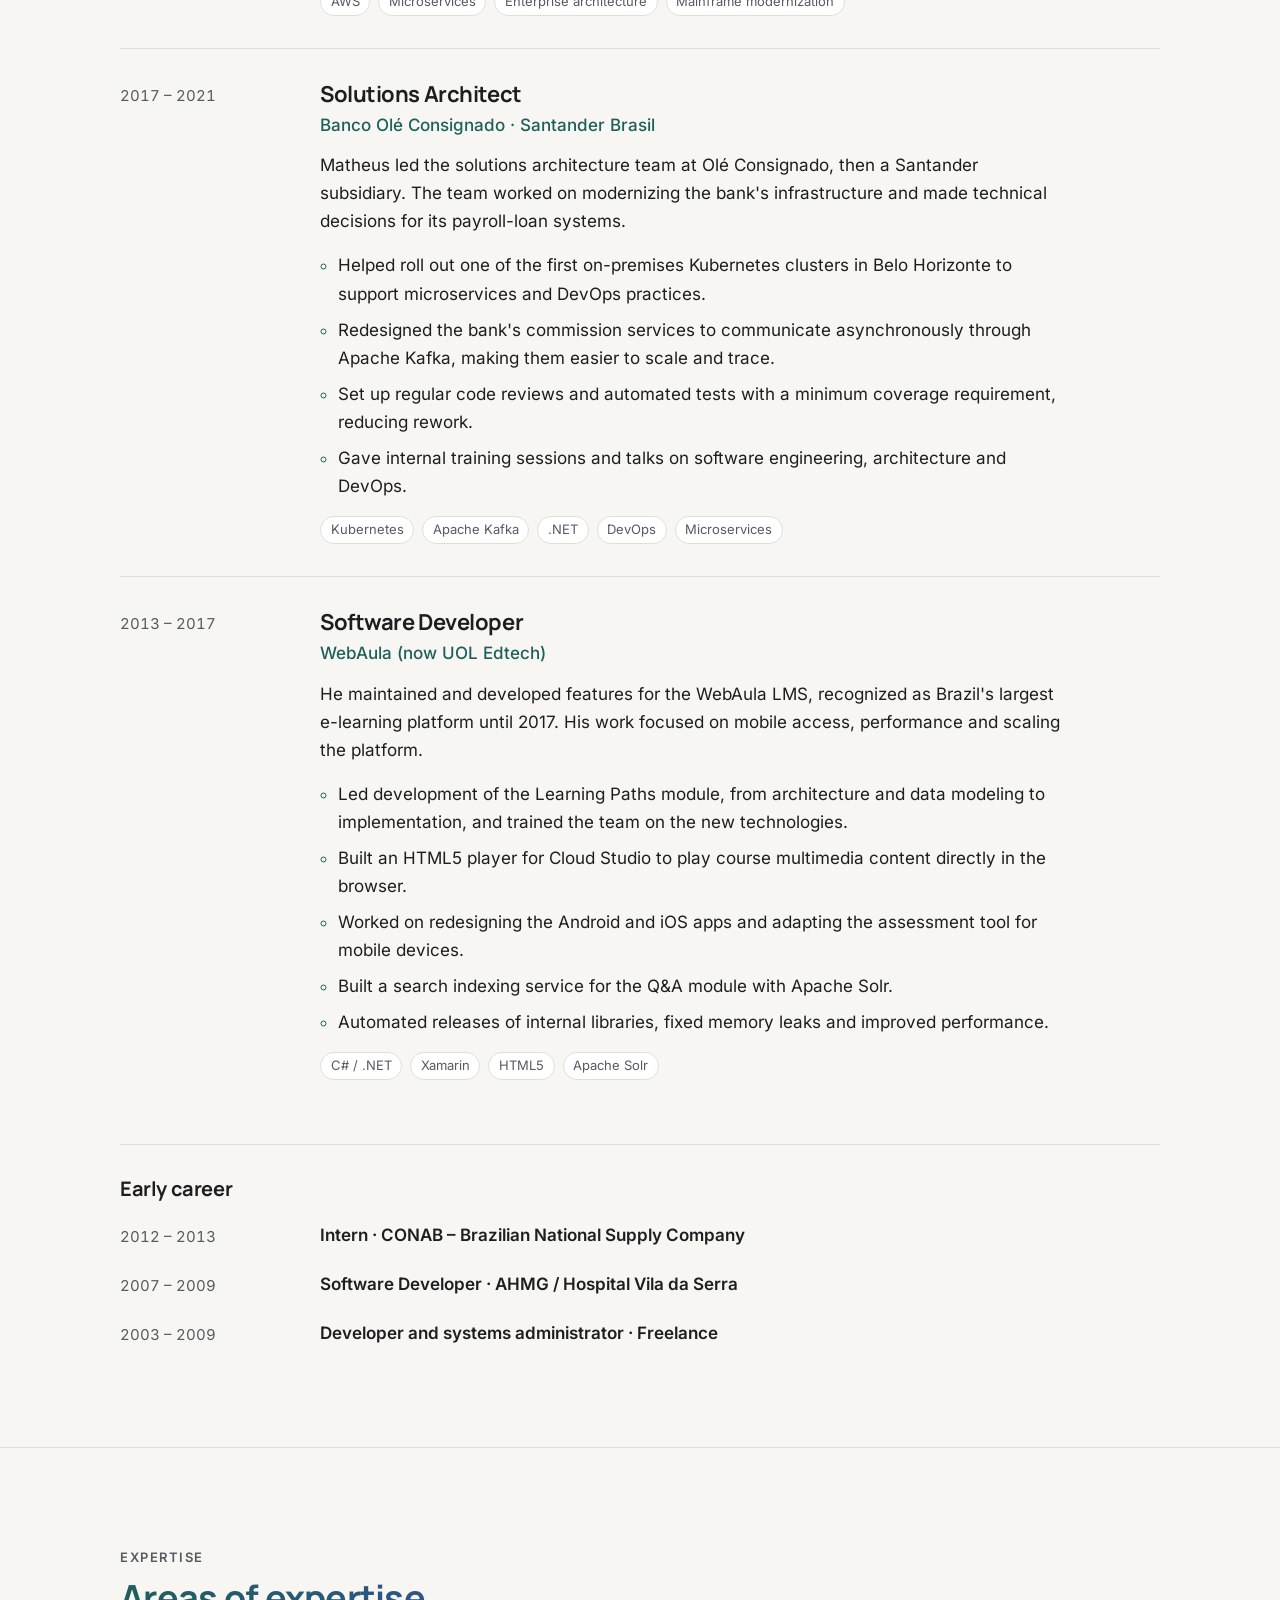
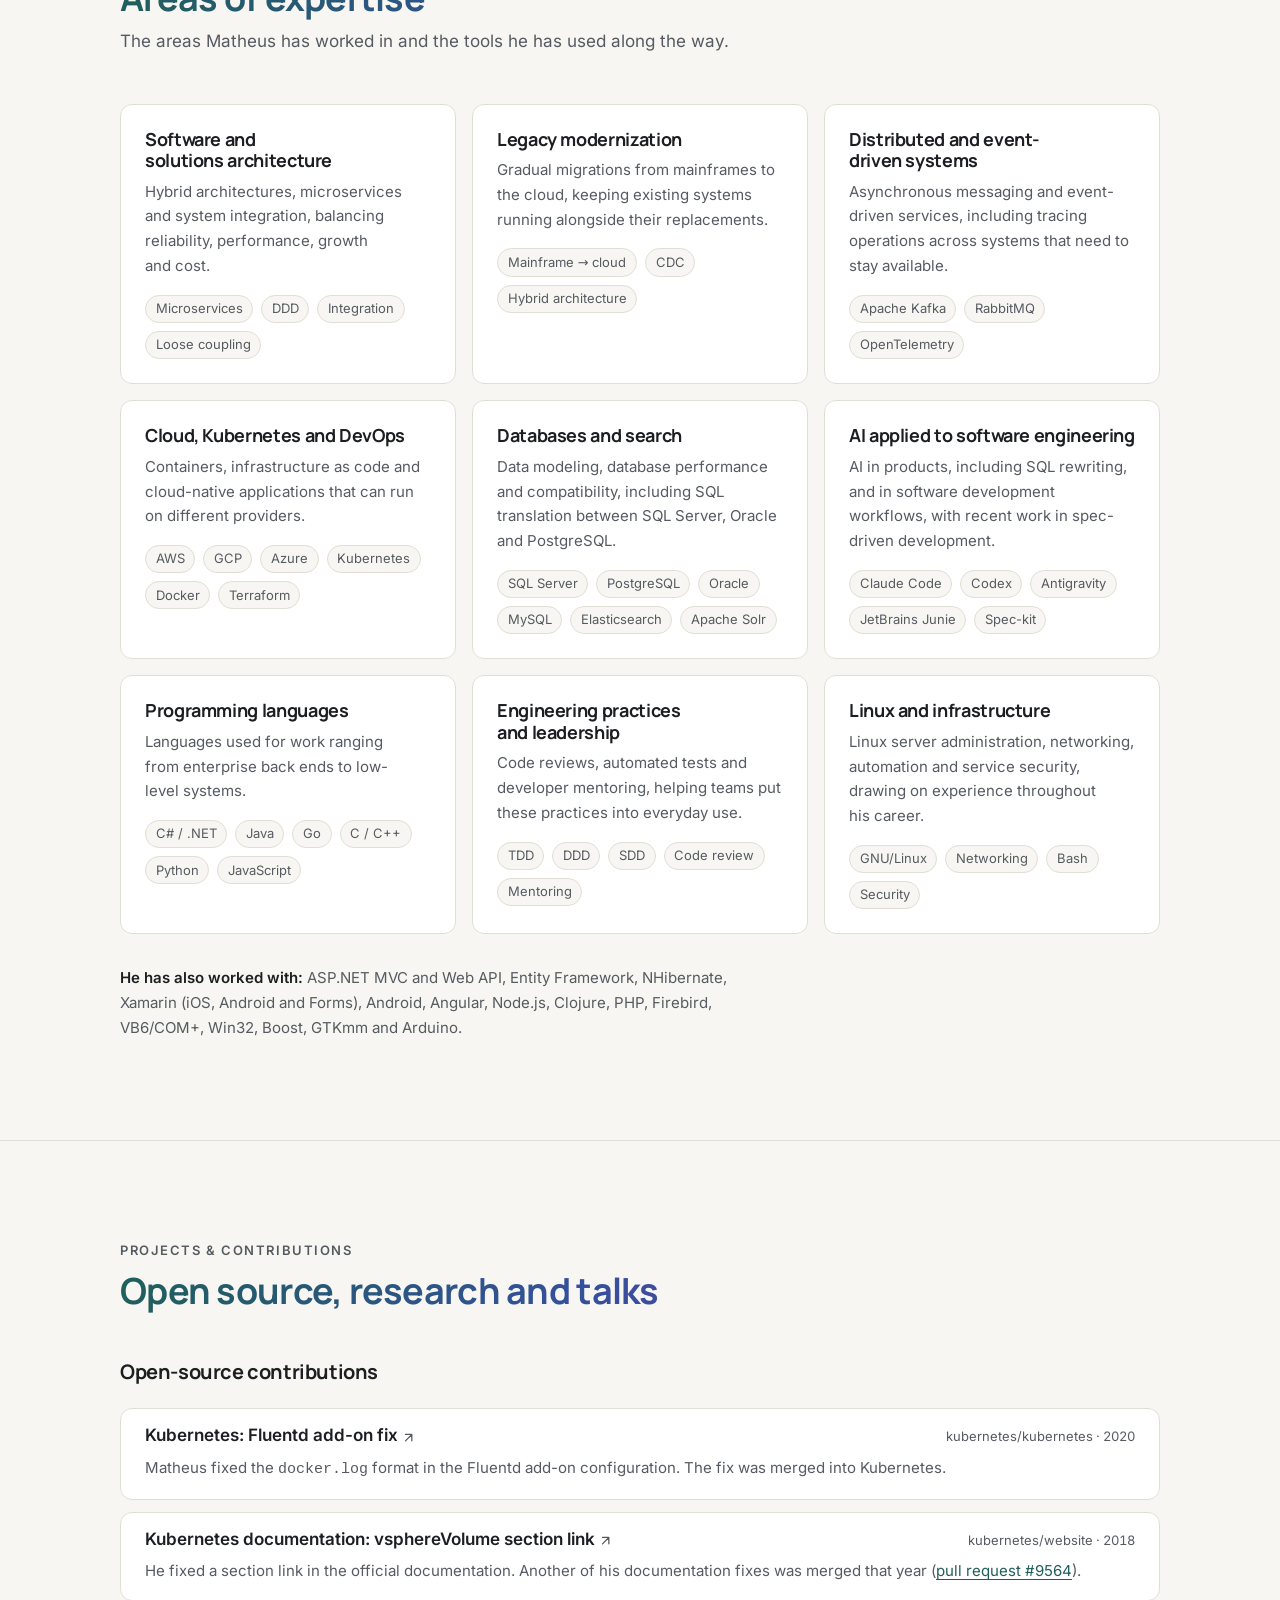
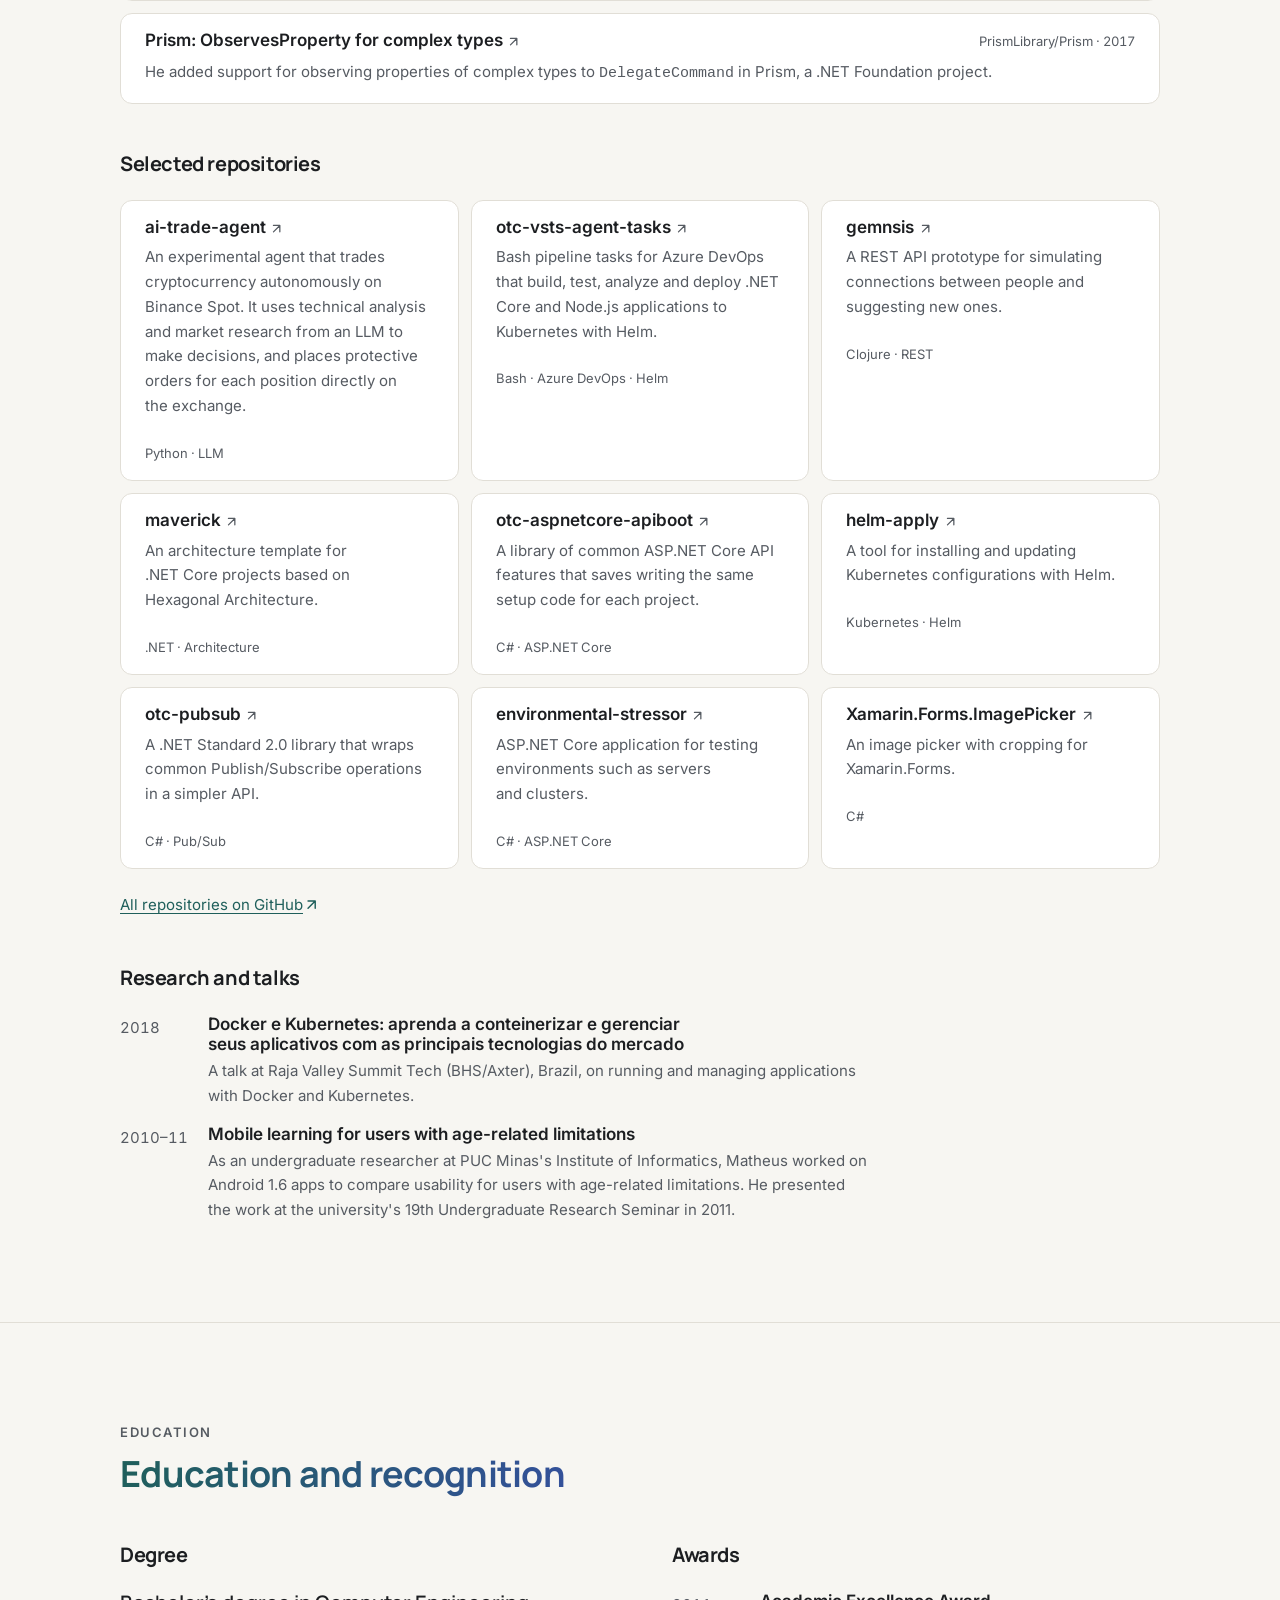
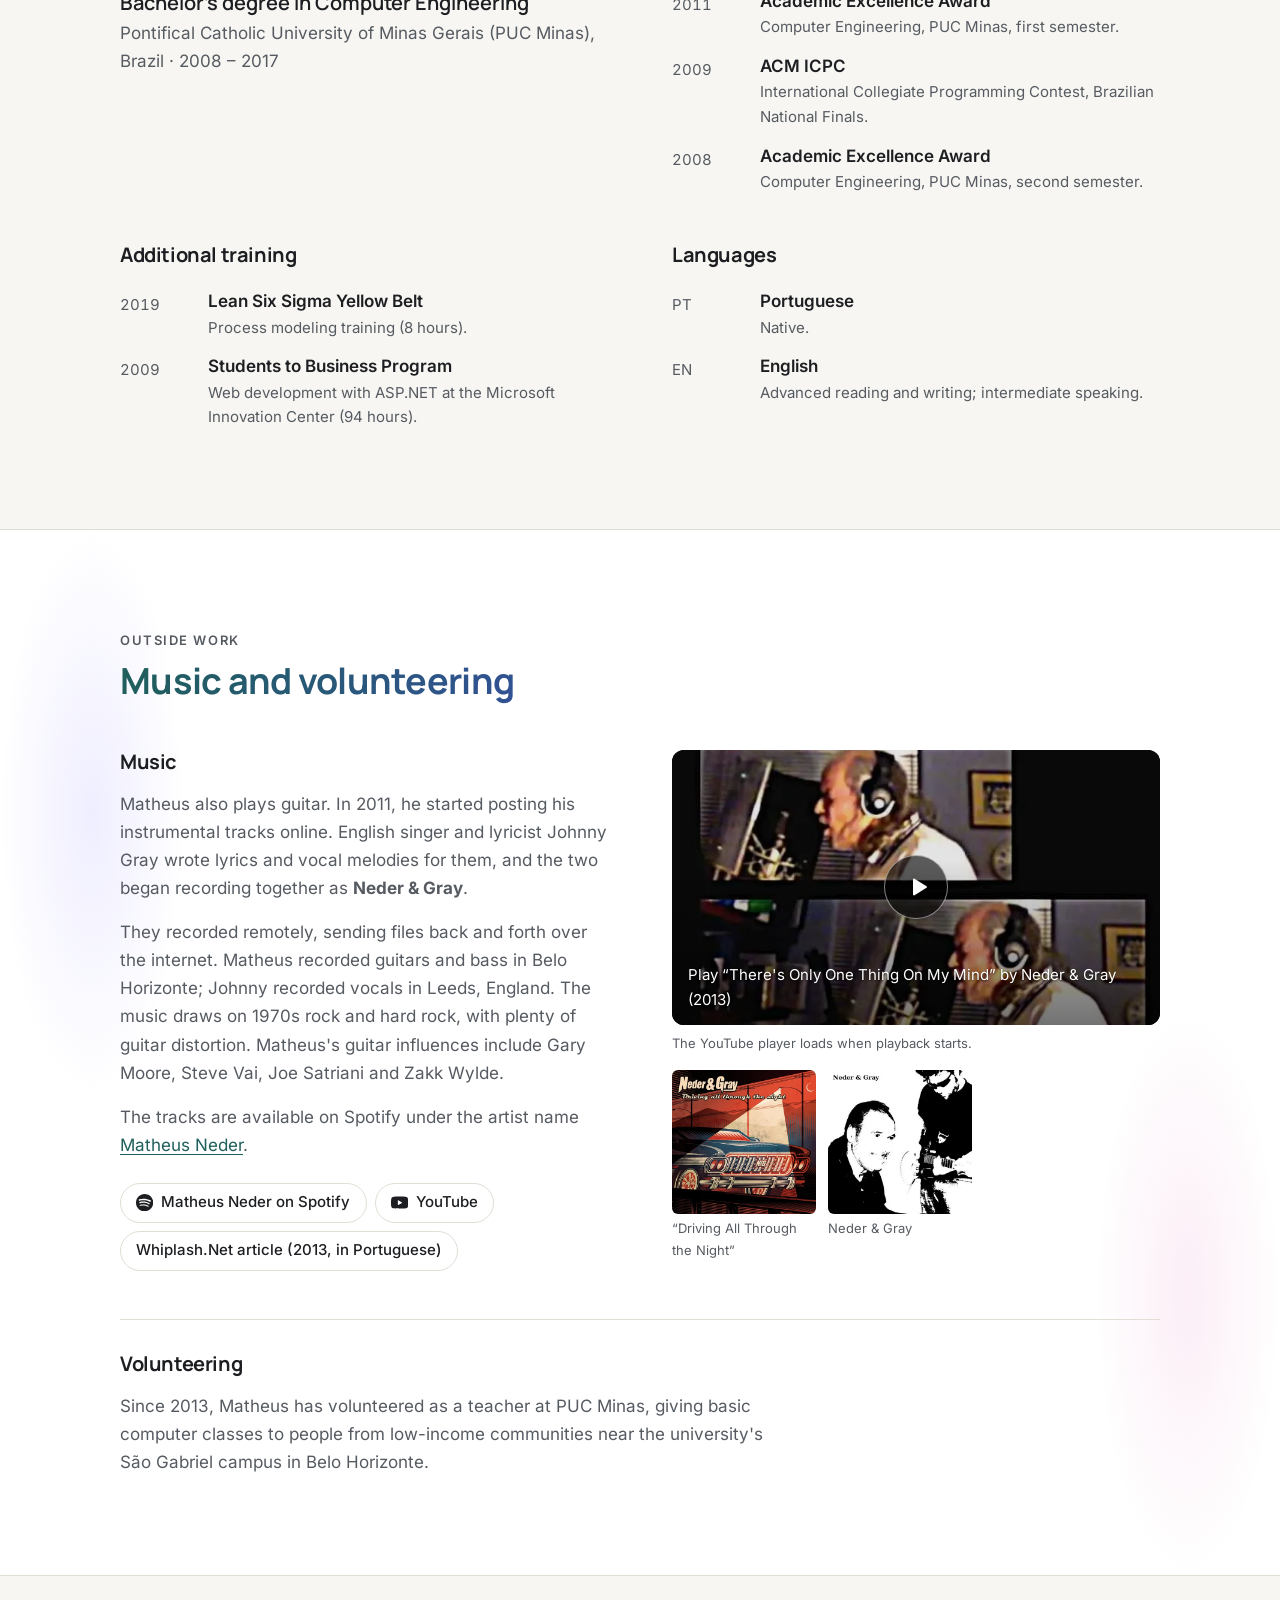
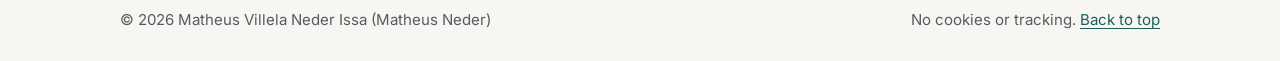
==== commit 48d5d95d: "Add volunteering to the Outside work section Add Matheus's volunteer teaching at PUC Minas (from the" ====
--- a/en/index.html
+++ b/en/index.html
@@ -543,10 +543,11 @@
       <div class="container">
         <div class="section-head">
           <p class="eyebrow">Outside work</p>
-          <h2 id="music-title">Music</h2>
+          <h2 id="music-title">Music and volunteering</h2>
         </div>
         <div class="music">
           <div class="music-text">
+            <h3>Music</h3>
             <p>Matheus also plays guitar. In 2011, he started posting his instrumental tracks online. English singer and lyricist Johnny Gray wrote lyrics and vocal melodies for them, and the two began recording together as <strong>Neder &amp; Gray</strong>.</p>
             <p>They recorded remotely, sending files back and forth over the internet. Matheus recorded guitars and bass in Belo Horizonte; Johnny recorded vocals in Leeds, England. The music draws on 1970s rock and hard rock, with plenty of guitar distortion. Matheus's guitar influences include Gary Moore, Steve Vai, Joe Satriani and Zakk Wylde.</p>
             <p>The tracks are available on Spotify under the artist name <a href="https://open.spotify.com/artist/2ZB9z4Bkj3iEiXHX3ApvSk" target="_blank" rel="noopener">Matheus Neder</a>.</p>
@@ -578,6 +579,11 @@
             </div>
           </div>
         </div>
+
+        <div class="volunteer" id="volunteering">
+          <h3>Volunteering</h3>
+          <p>Since 2013, Matheus has volunteered as a teacher at PUC Minas, giving basic computer classes to people from low-income communities near the university's São Gabriel campus in Belo Horizonte.</p>
+        </div>
       </div>
     </section>
   </main>
--- a/assets/css/main.css
+++ b/assets/css/main.css
@@ -511,8 +511,11 @@
 .icon-links a:hover { color: var(--c-text); background: var(--c-accent-bg); }
 .icon-links .icon { width: 1.25rem; height: 1.25rem; }
 
-/* 9. Music (personal interests, intentionally low-key) -------------------- */
+/* 9. Outside work: music and volunteering (intentionally low-key) --------- */
 .section-personal { background: var(--c-surface); }
+.music-text > h3, .volunteer > h3 { margin-bottom: var(--space-4); font-size: var(--fs-lg); }
+.volunteer { margin-top: var(--space-7); padding-top: var(--space-6); border-top: 1px solid var(--c-line); }
+.volunteer p { max-width: 60ch; color: var(--c-muted); }
 .music {
   display: grid;
   grid-template-columns: minmax(0, 1fr) minmax(0, 1fr);
--- a/assets/css/psychedelic.css
+++ b/assets/css/psychedelic.css
@@ -187,7 +187,7 @@
       }
 
       /* Headings and cards float in gently (transform only: text stays opaque) */
-      .section-head, .card, .link-item, .about-aside, .degree, .music-text, .video {
+      .section-head, .card, .link-item, .about-aside, .degree, .music-text, .video, .volunteer {
         animation: psy-rise linear both;
         animation-timeline: view();
         animation-range: entry 0% entry 70%;
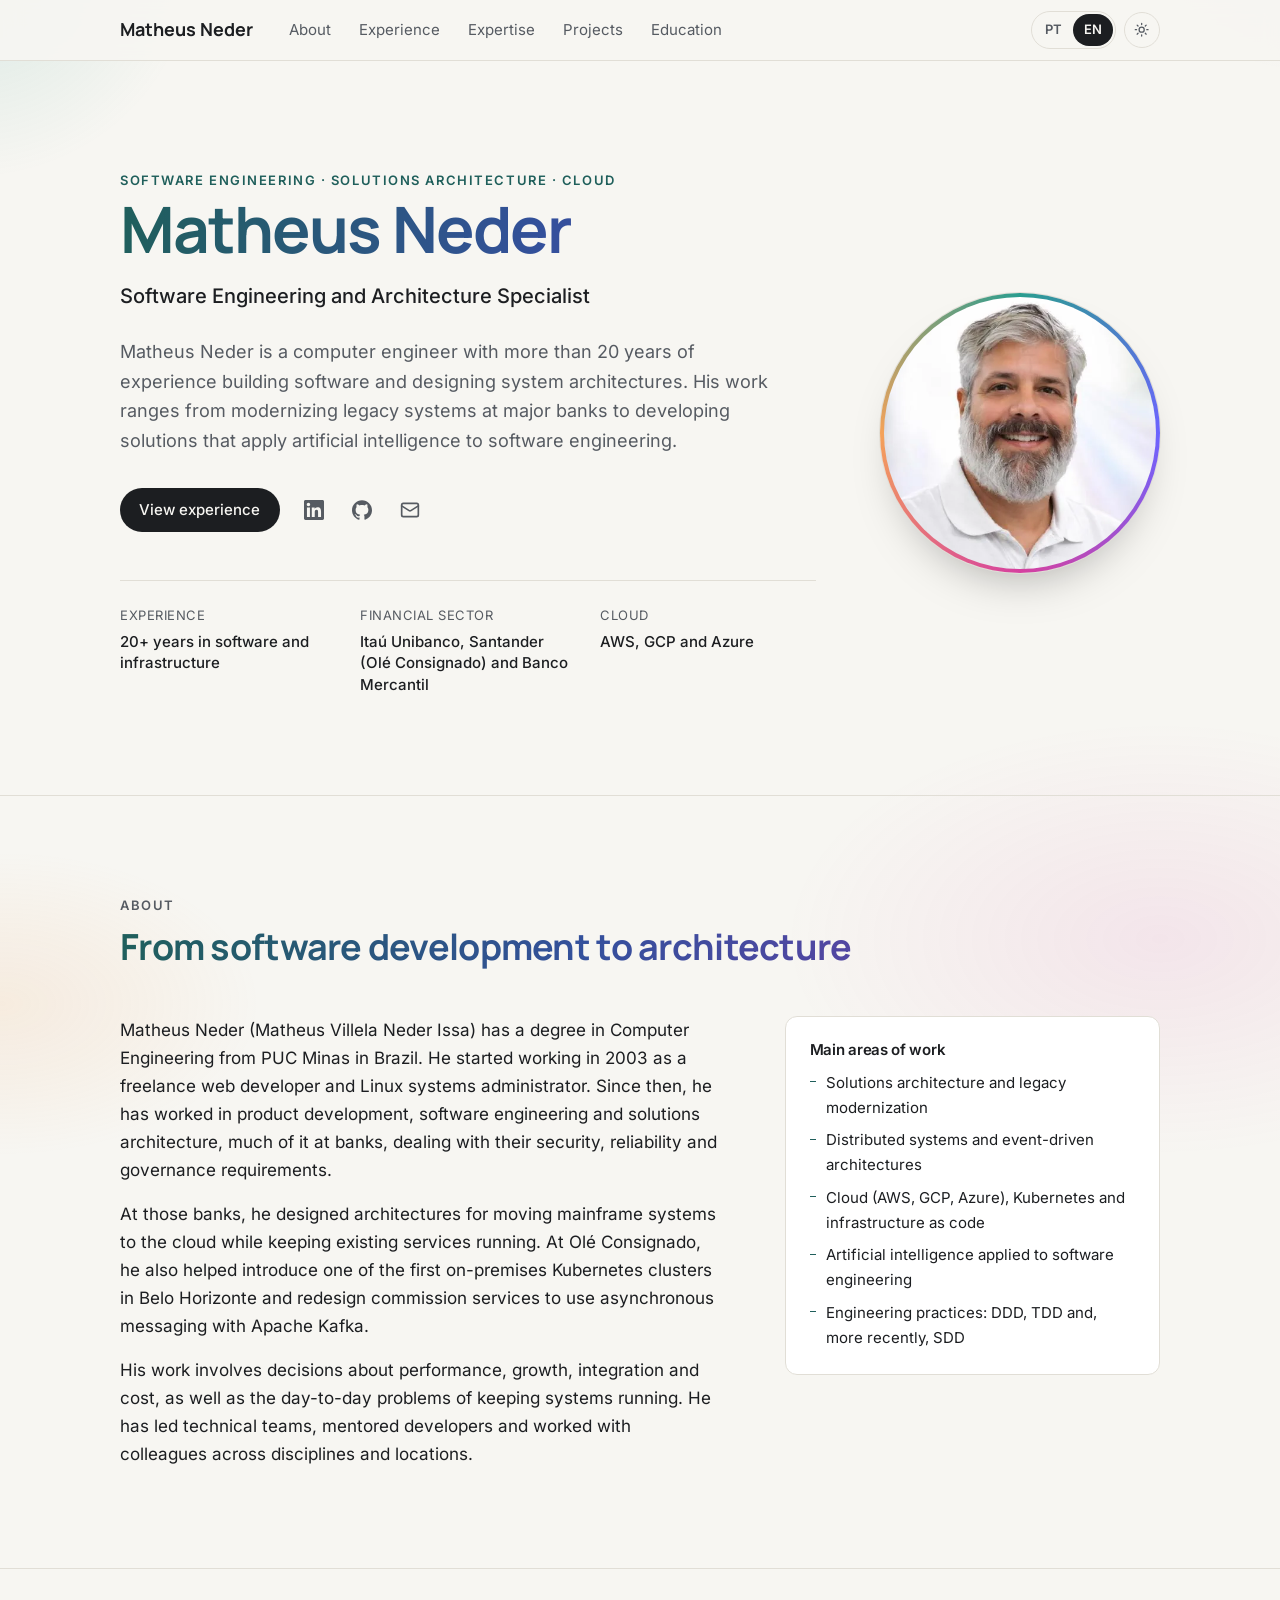
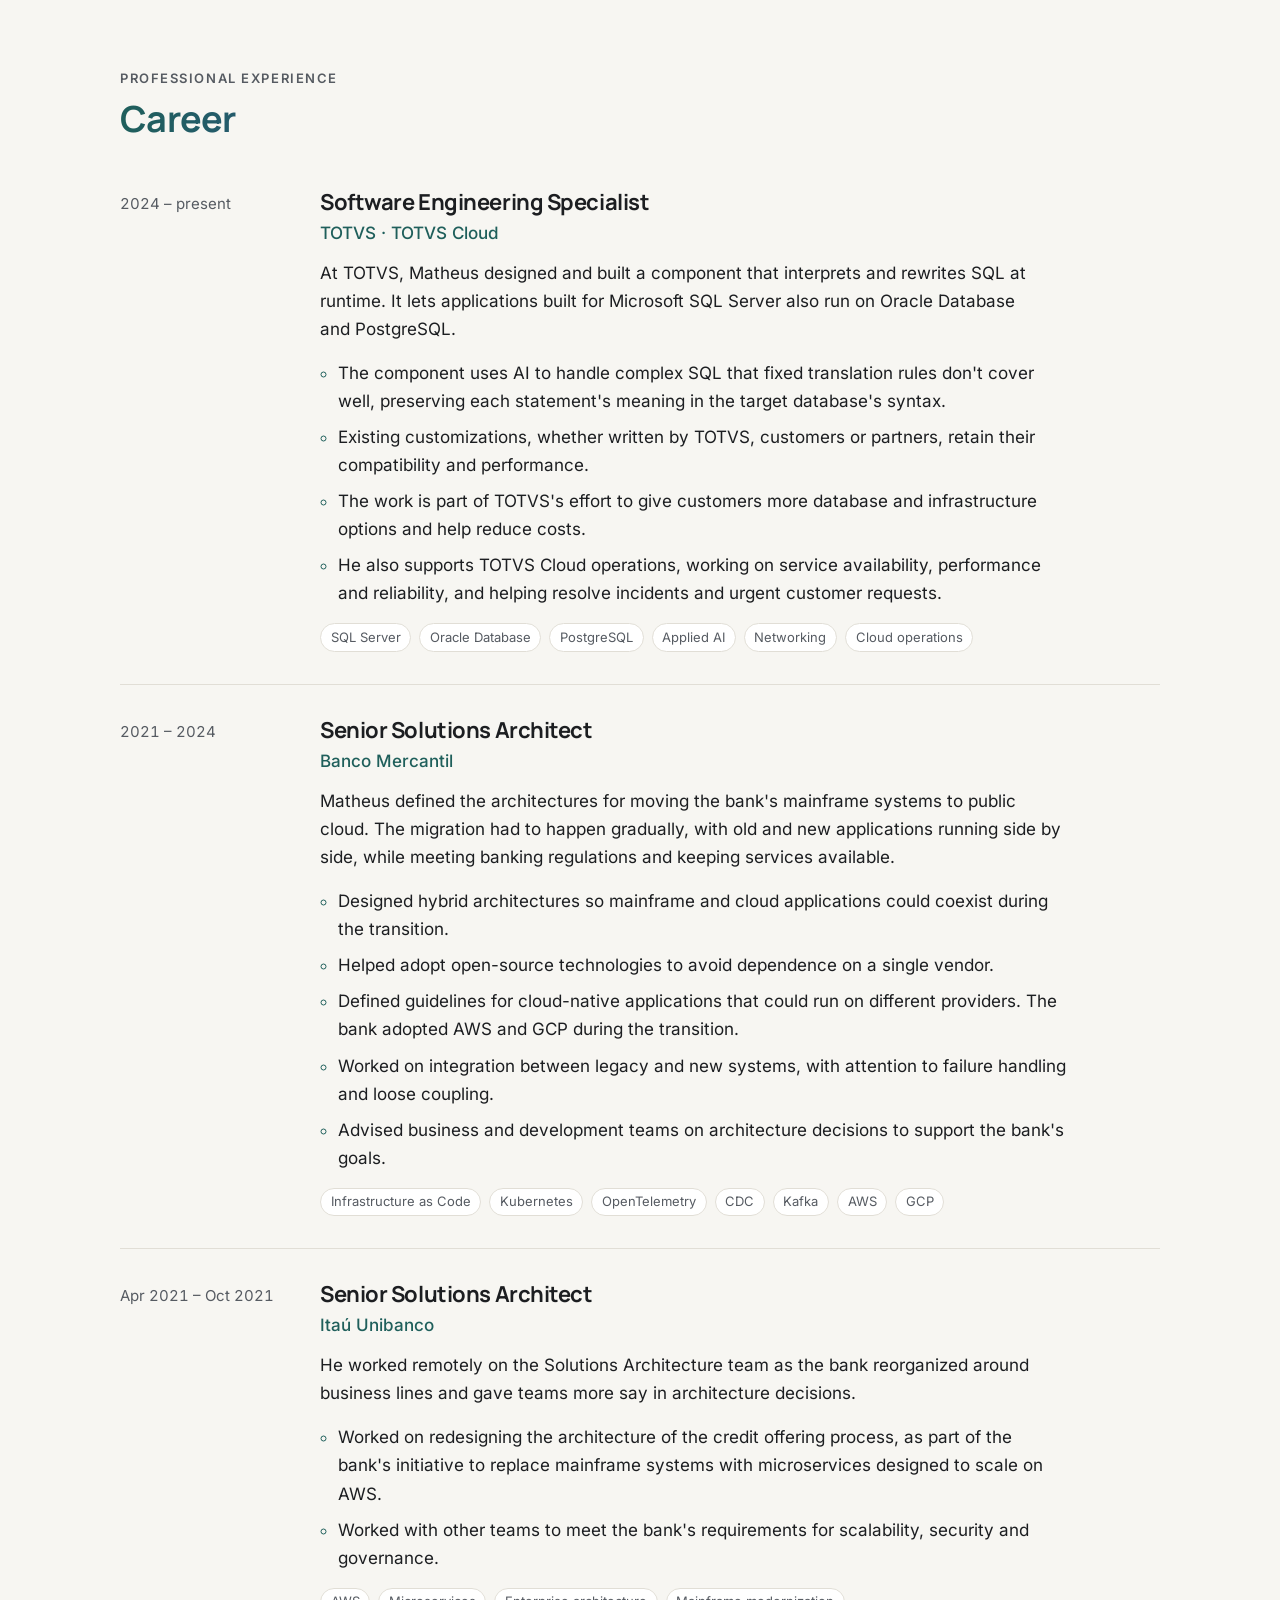
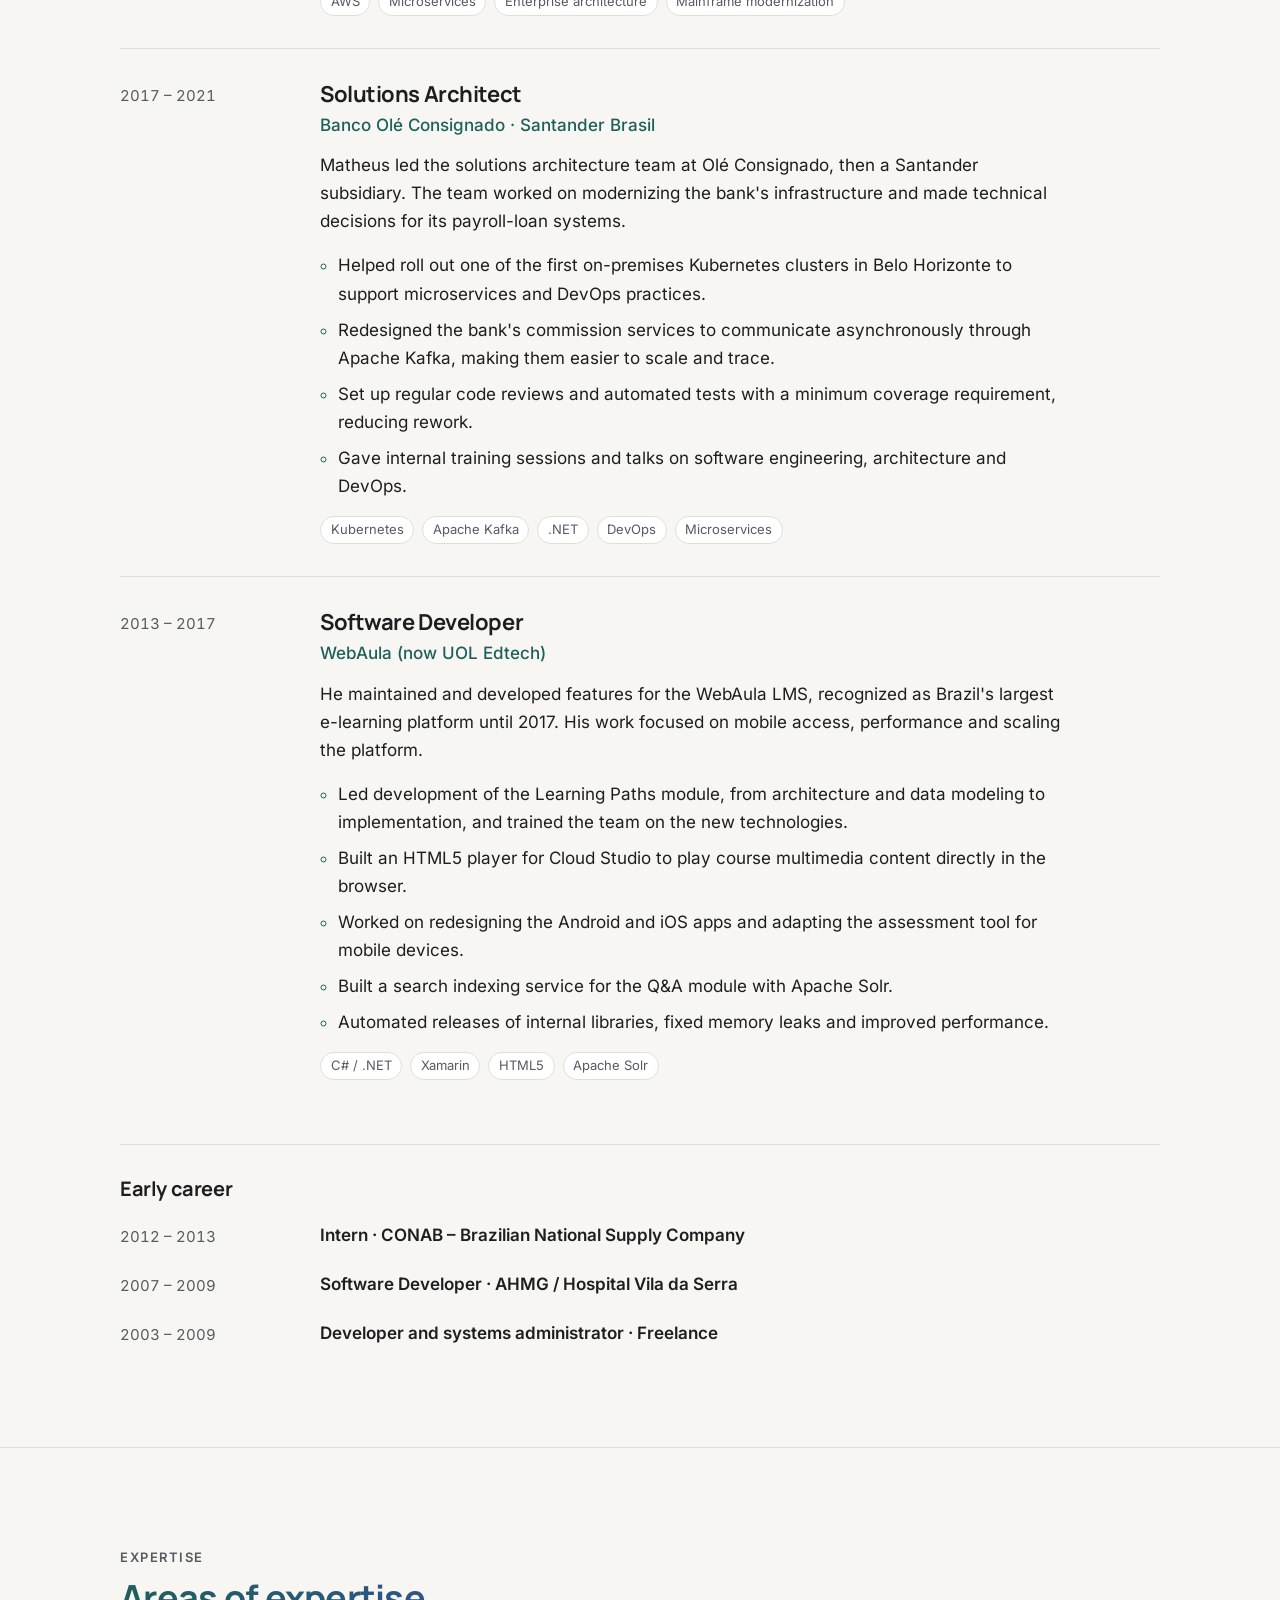
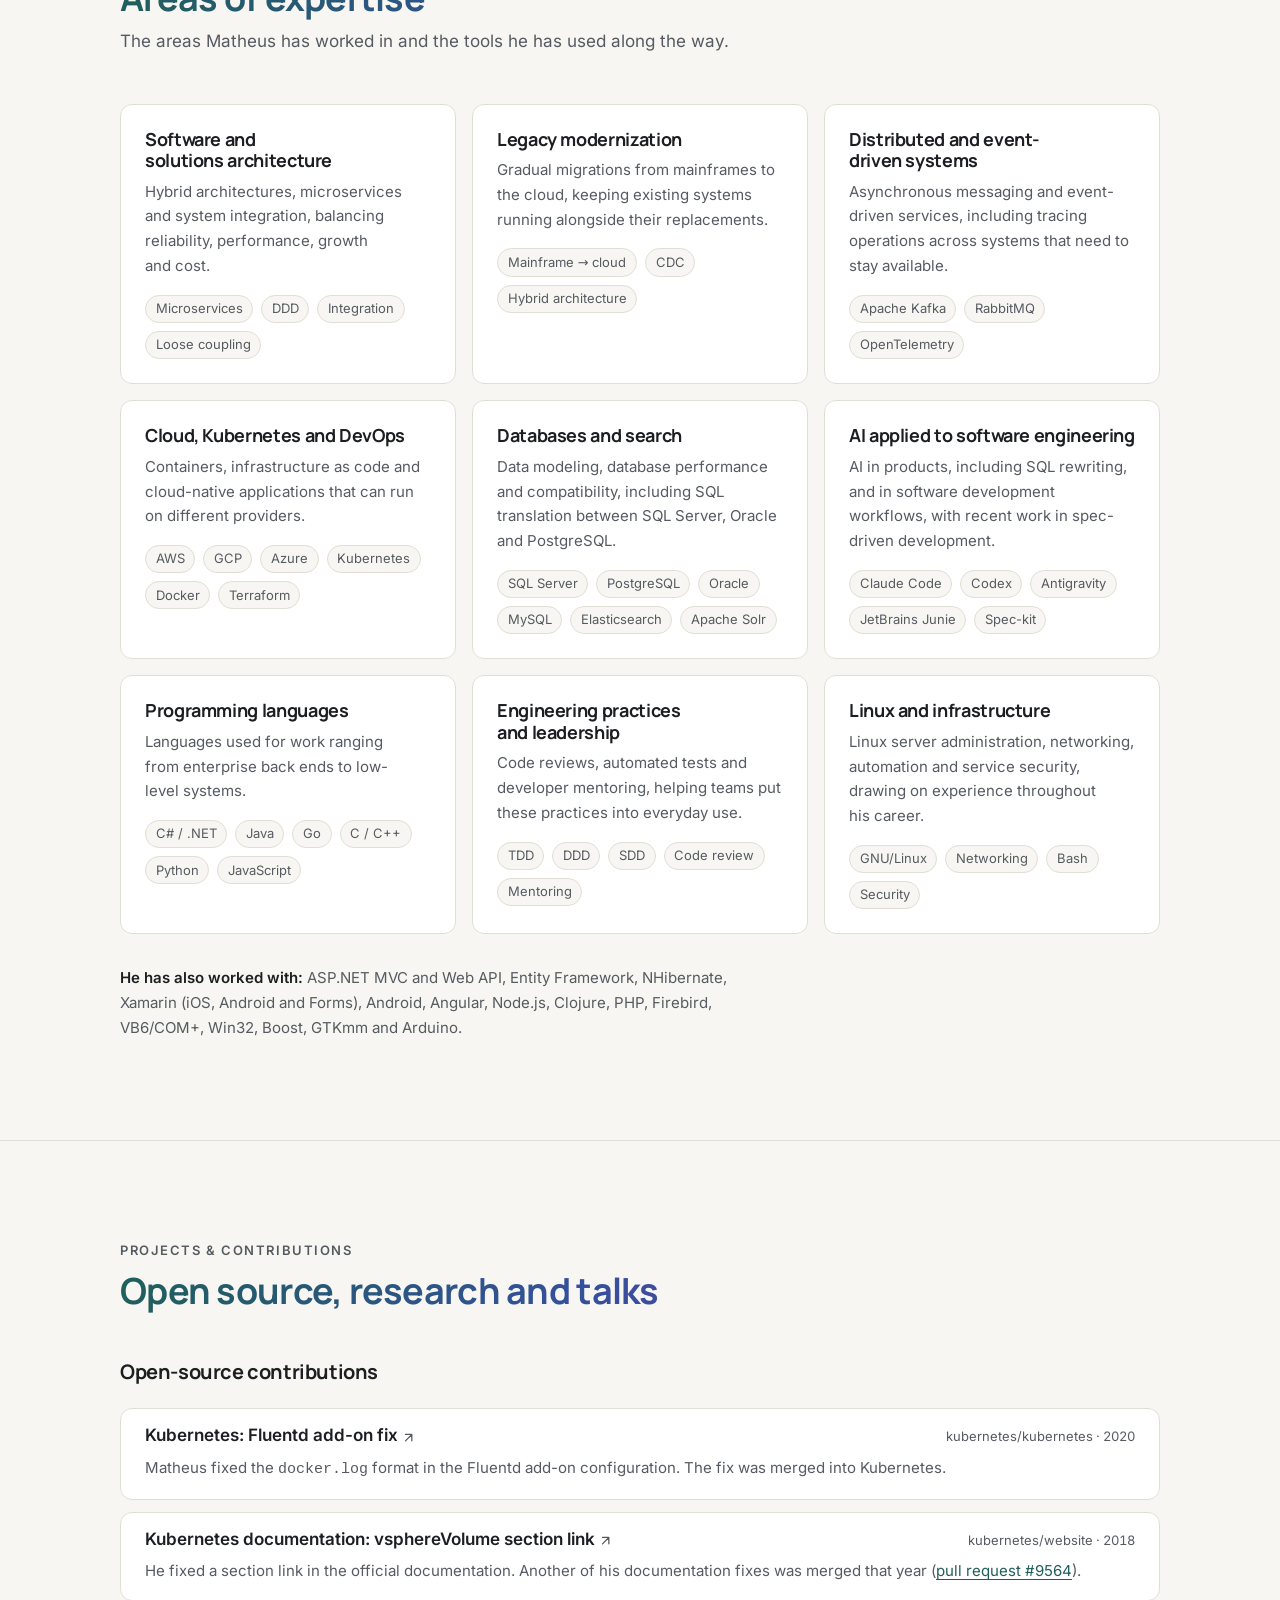
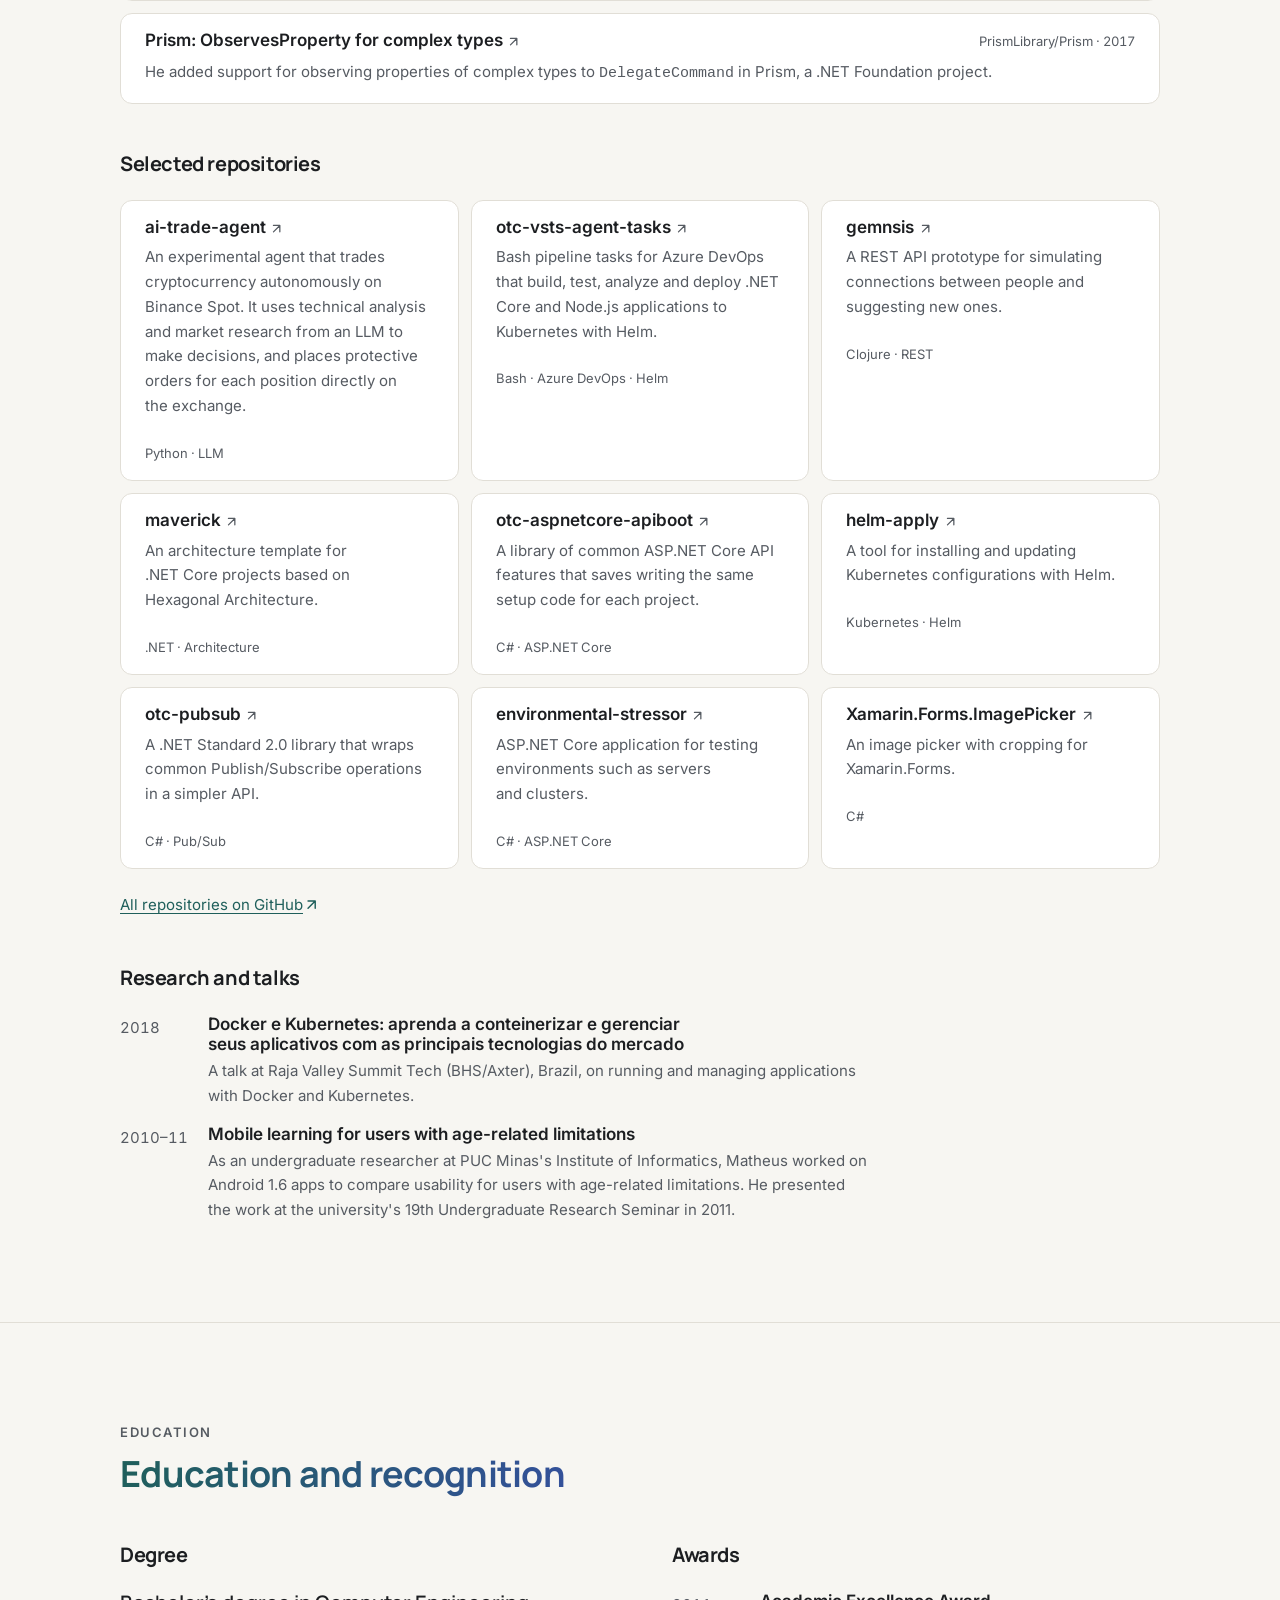
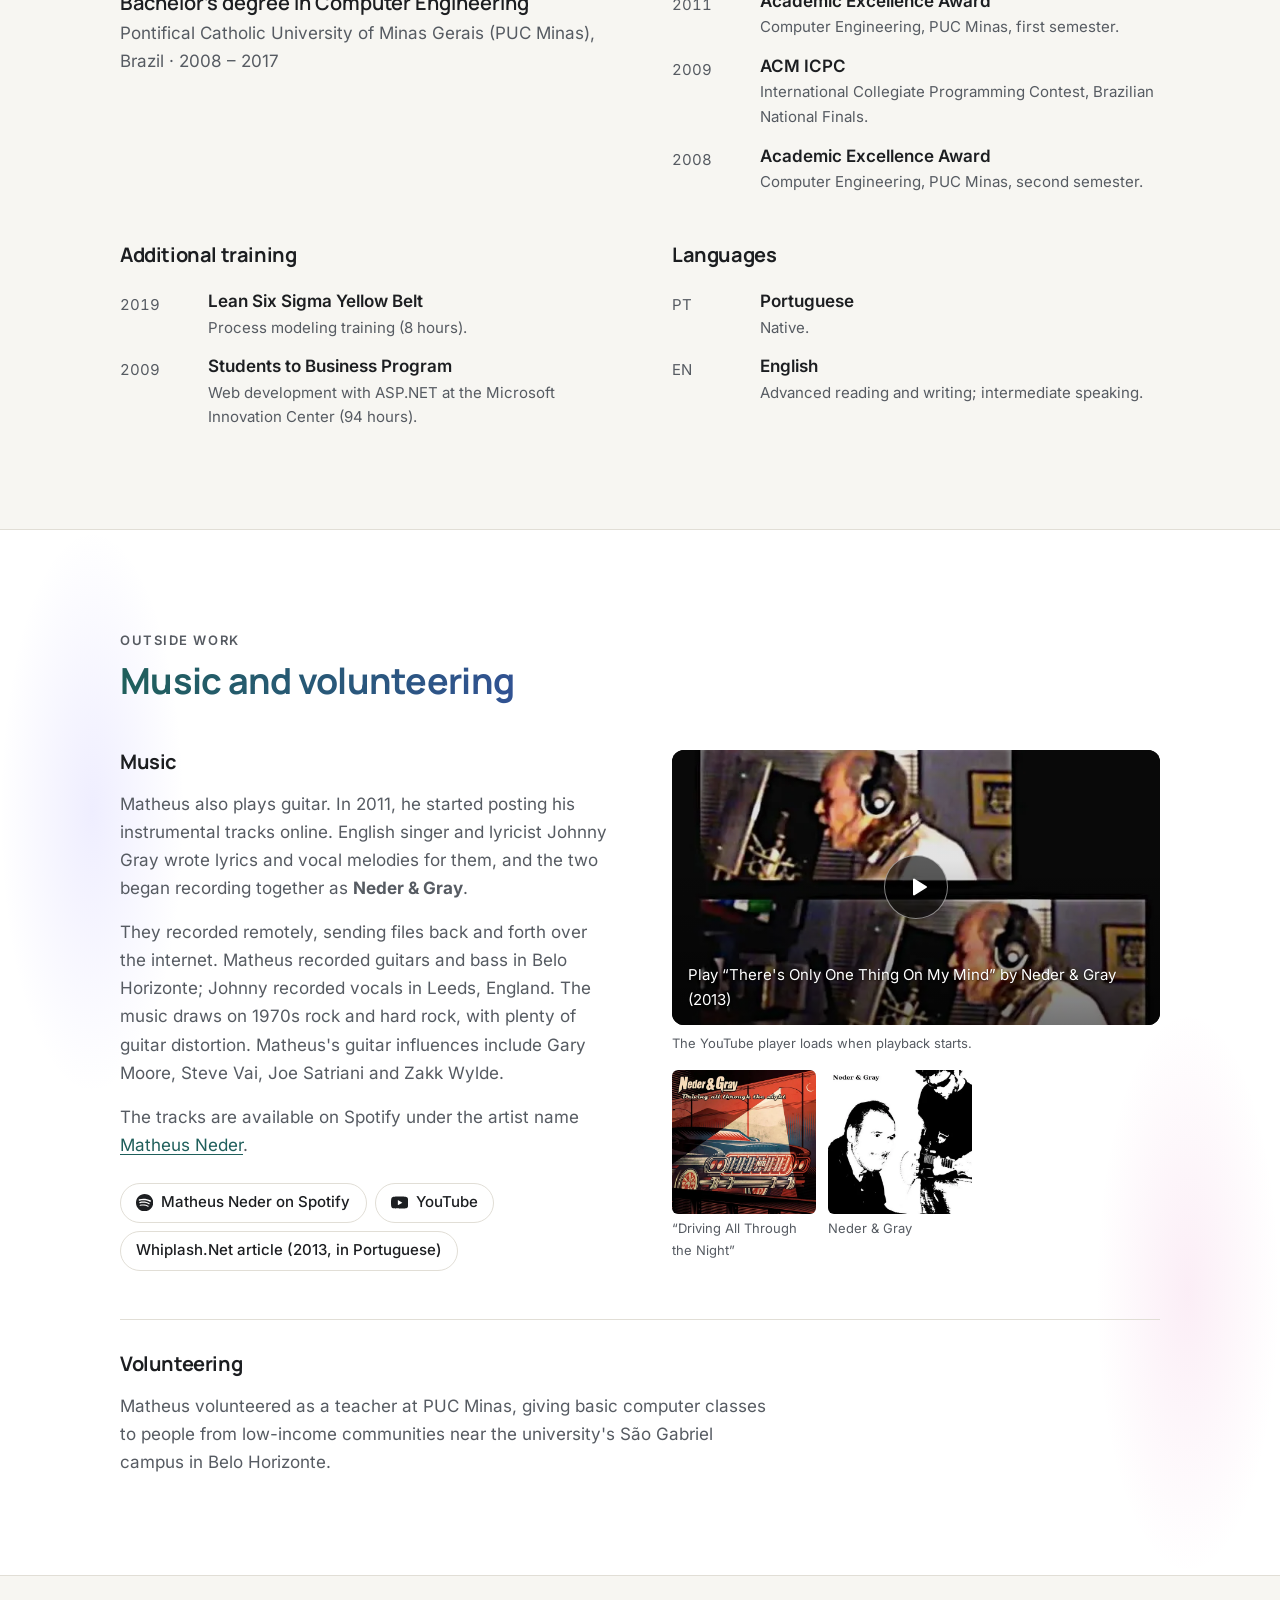
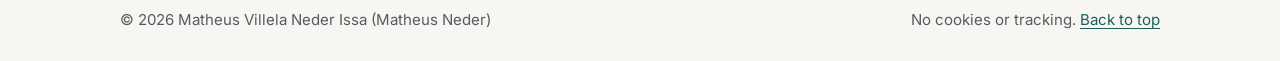
==== commit 780c5cc4: "Describe volunteering in the past tense The volunteer teaching at PUC Minas is no longer ongoing, so" ====
--- a/en/index.html
+++ b/en/index.html
@@ -582,7 +582,7 @@
 
         <div class="volunteer" id="volunteering">
           <h3>Volunteering</h3>
-          <p>Since 2013, Matheus has volunteered as a teacher at PUC Minas, giving basic computer classes to people from low-income communities near the university's São Gabriel campus in Belo Horizonte.</p>
+          <p>Matheus volunteered as a teacher at PUC Minas, giving basic computer classes to people from low-income communities near the university's São Gabriel campus in Belo Horizonte.</p>
         </div>
       </div>
     </section>
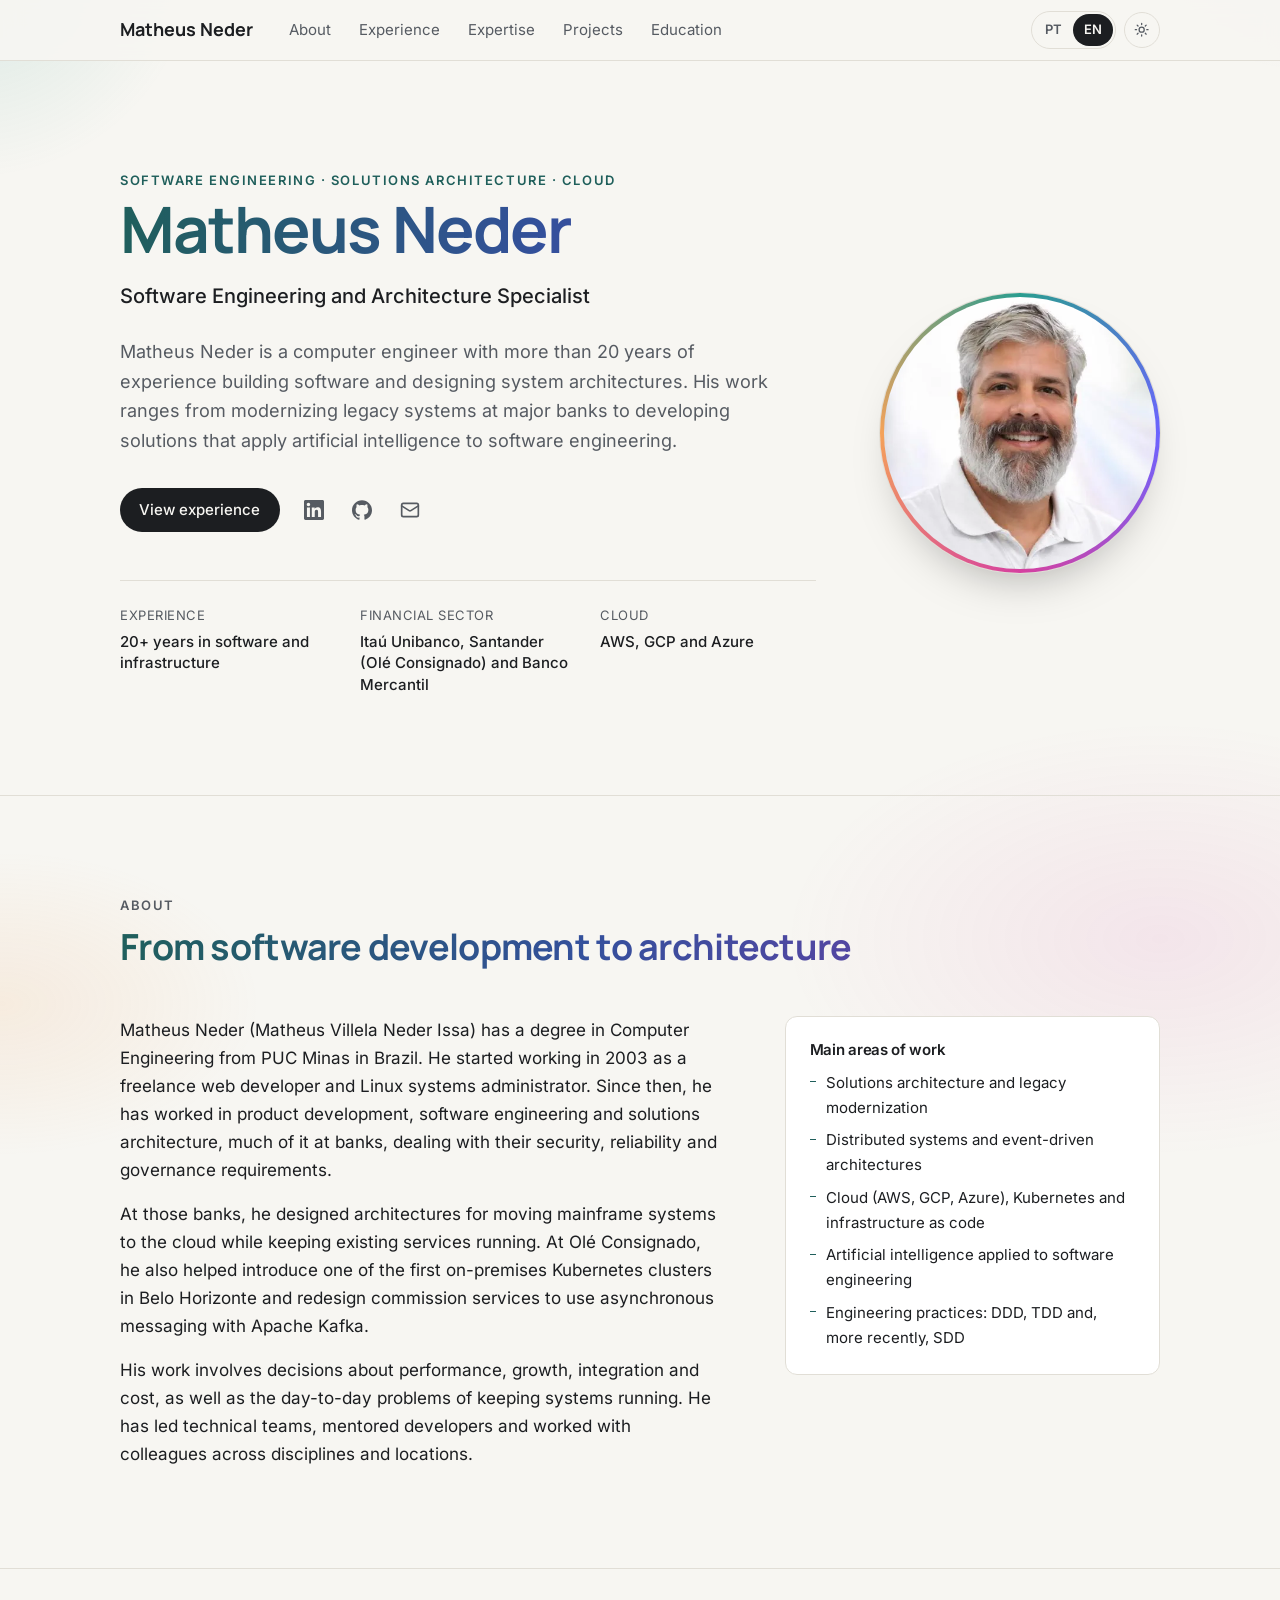
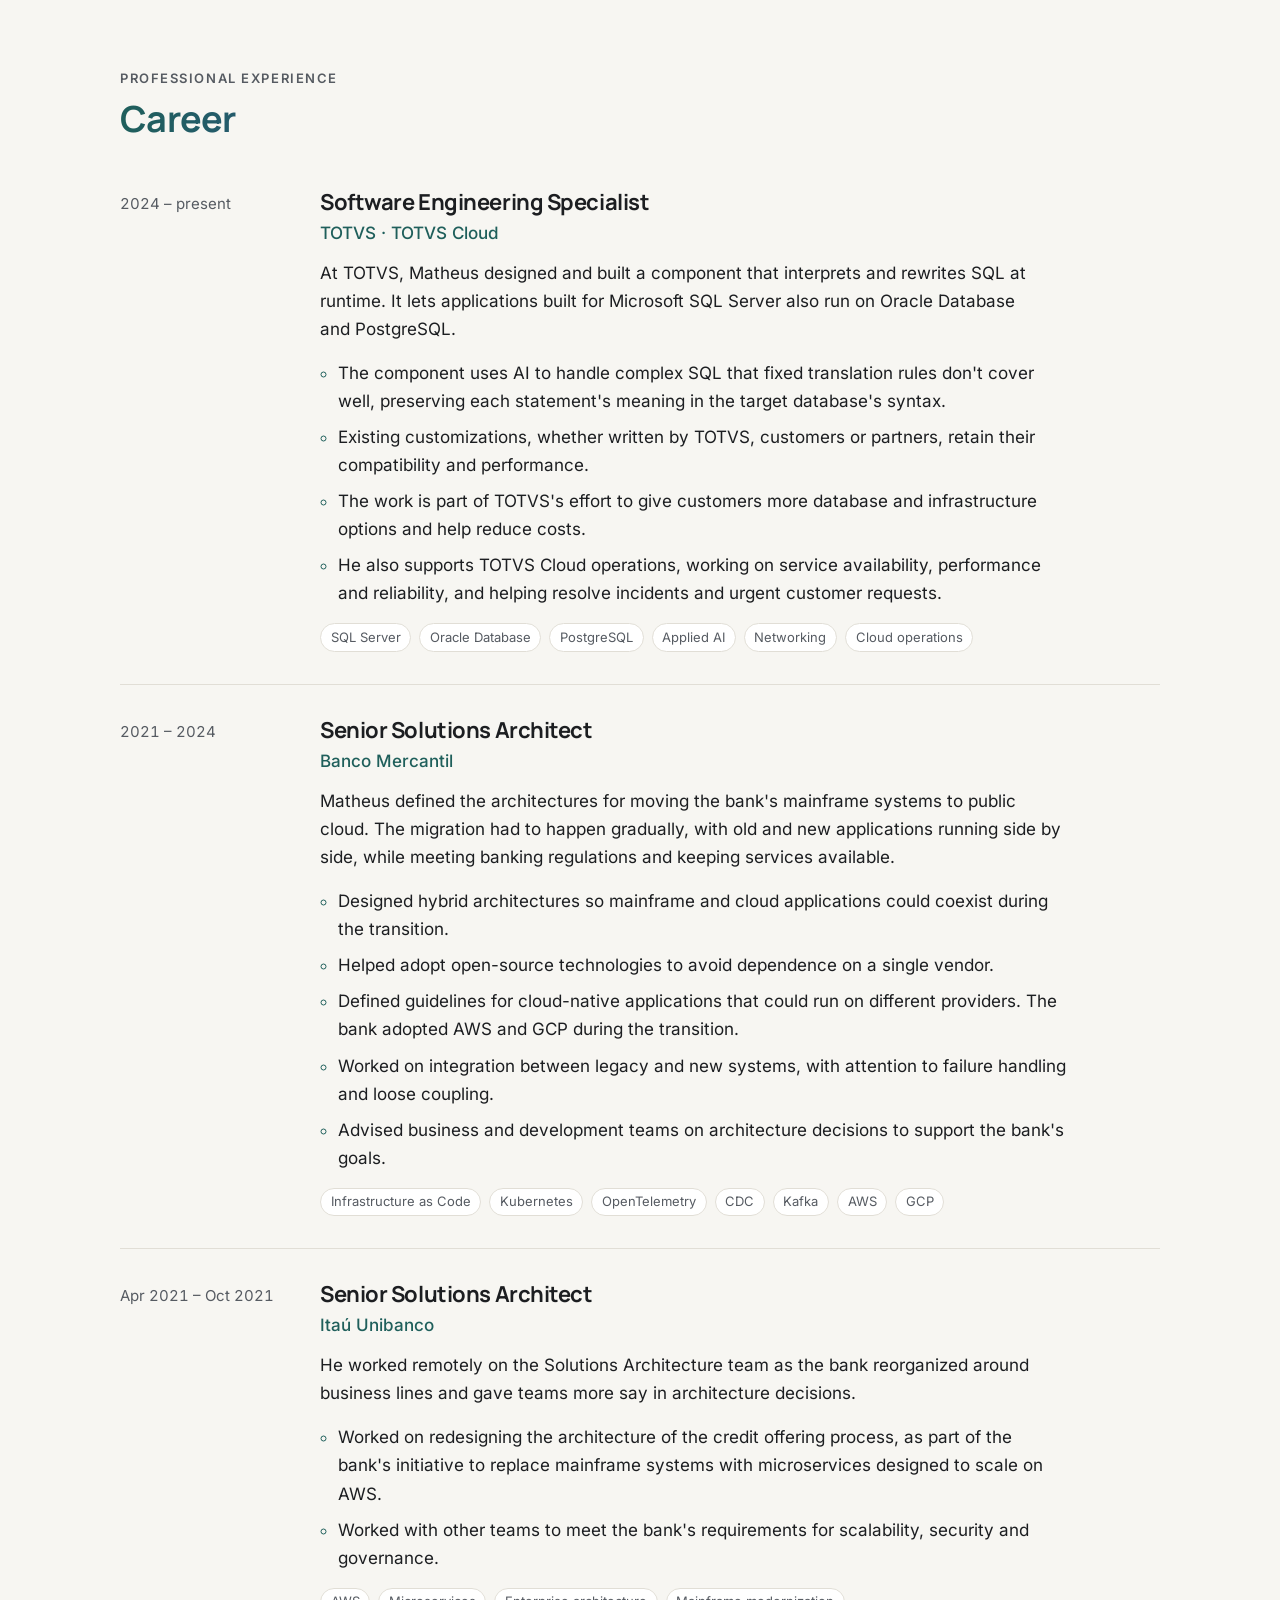
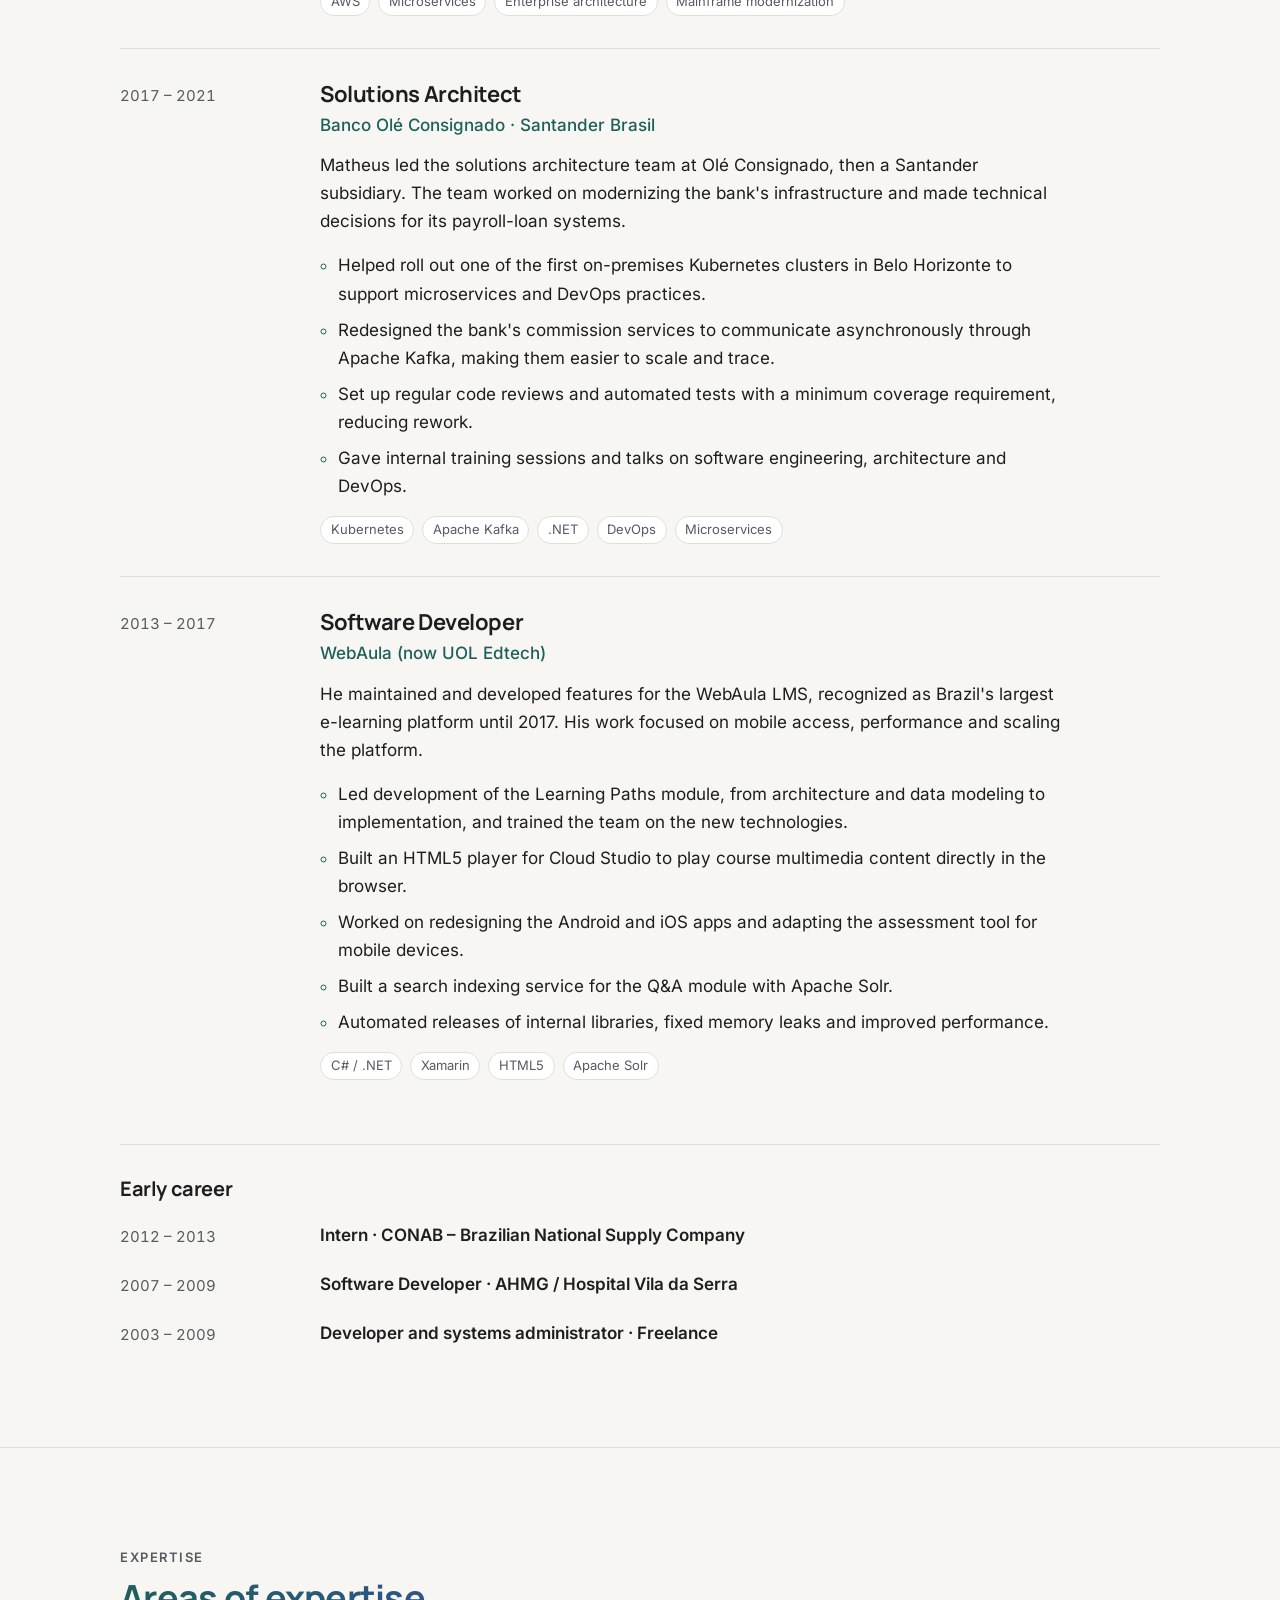
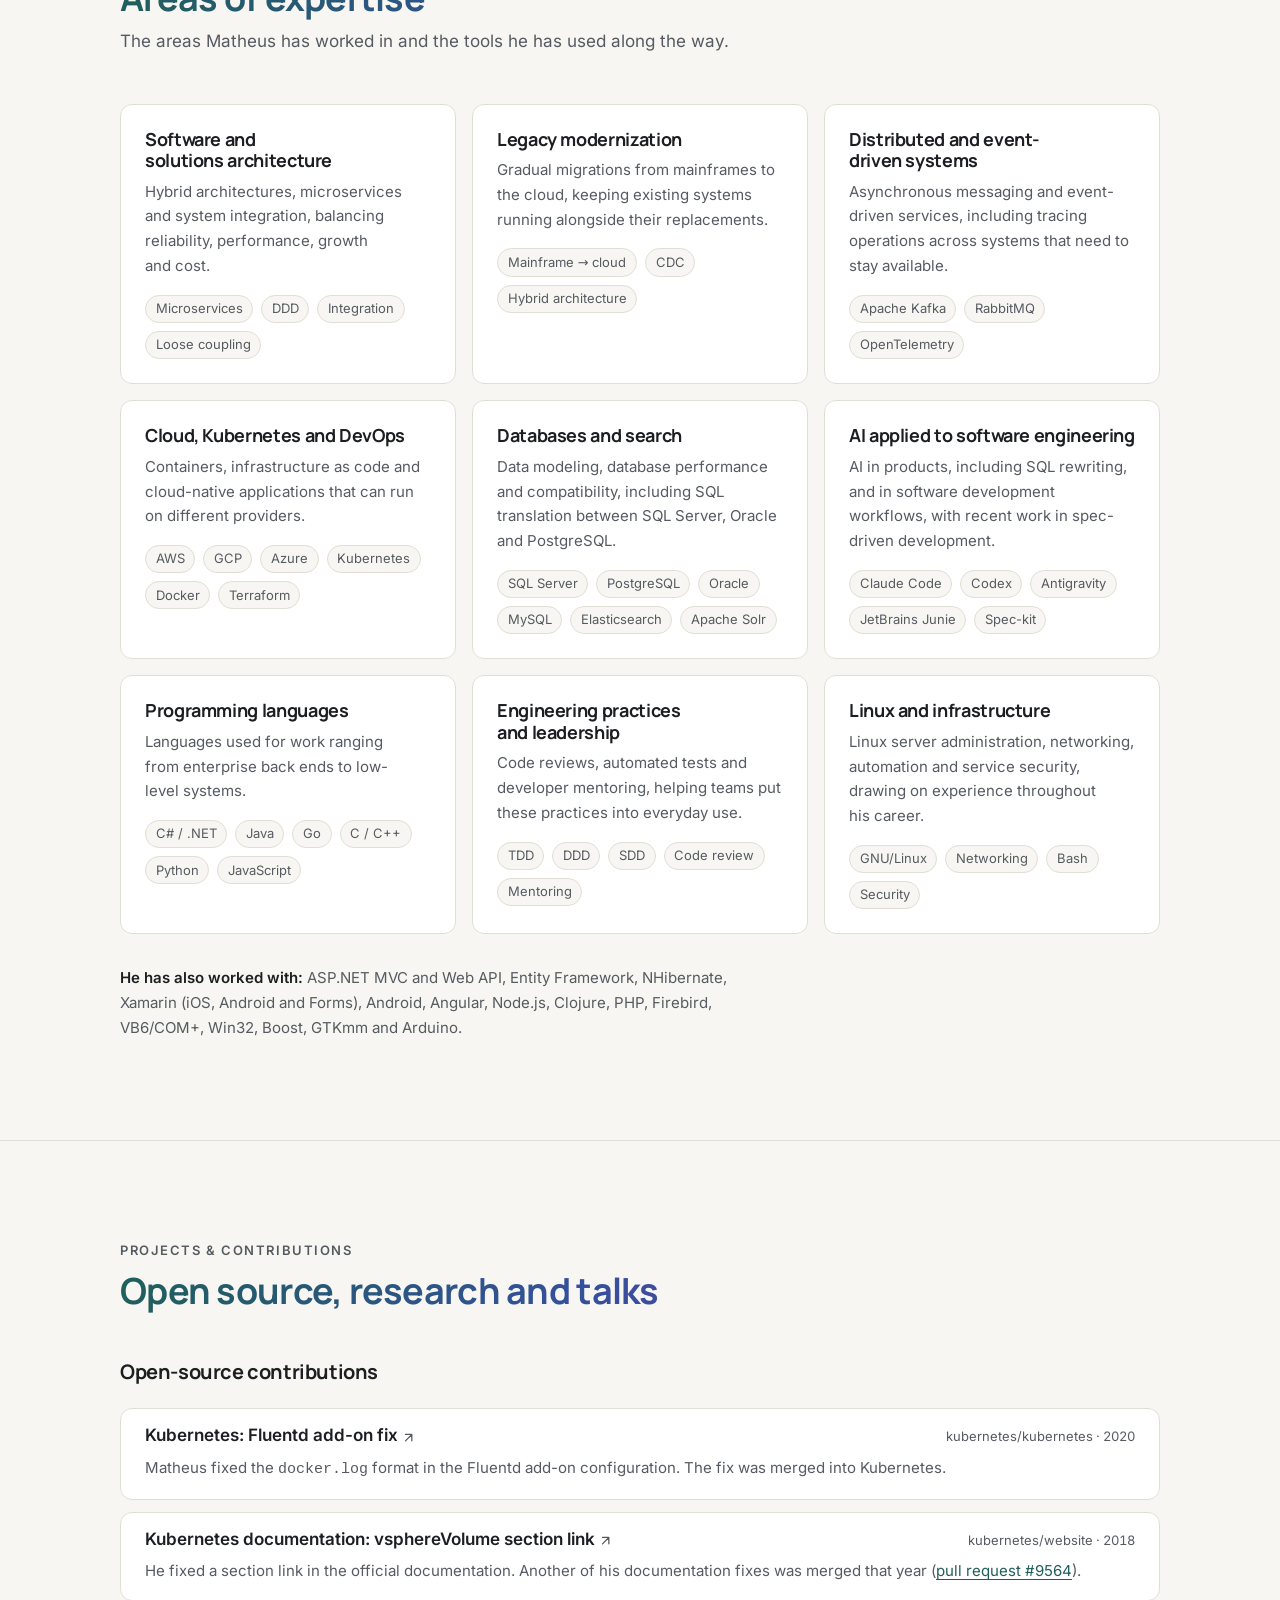
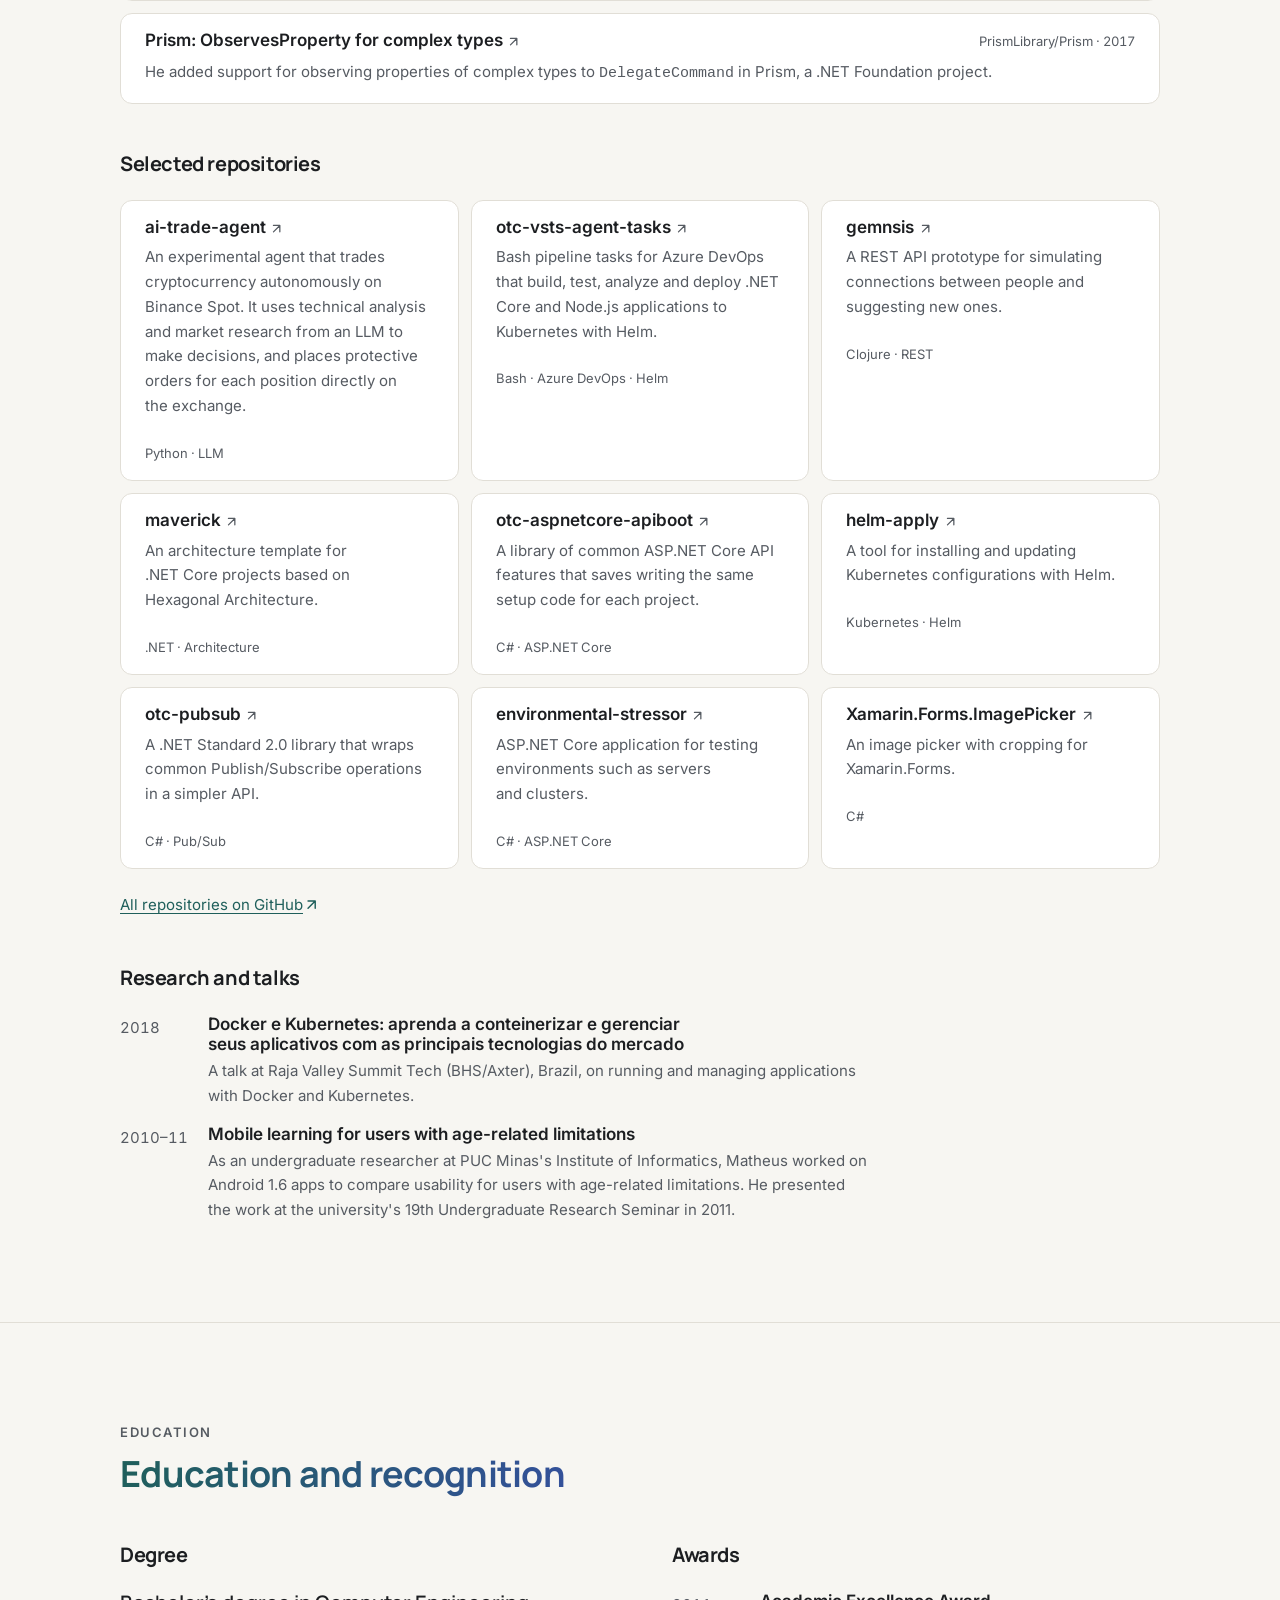
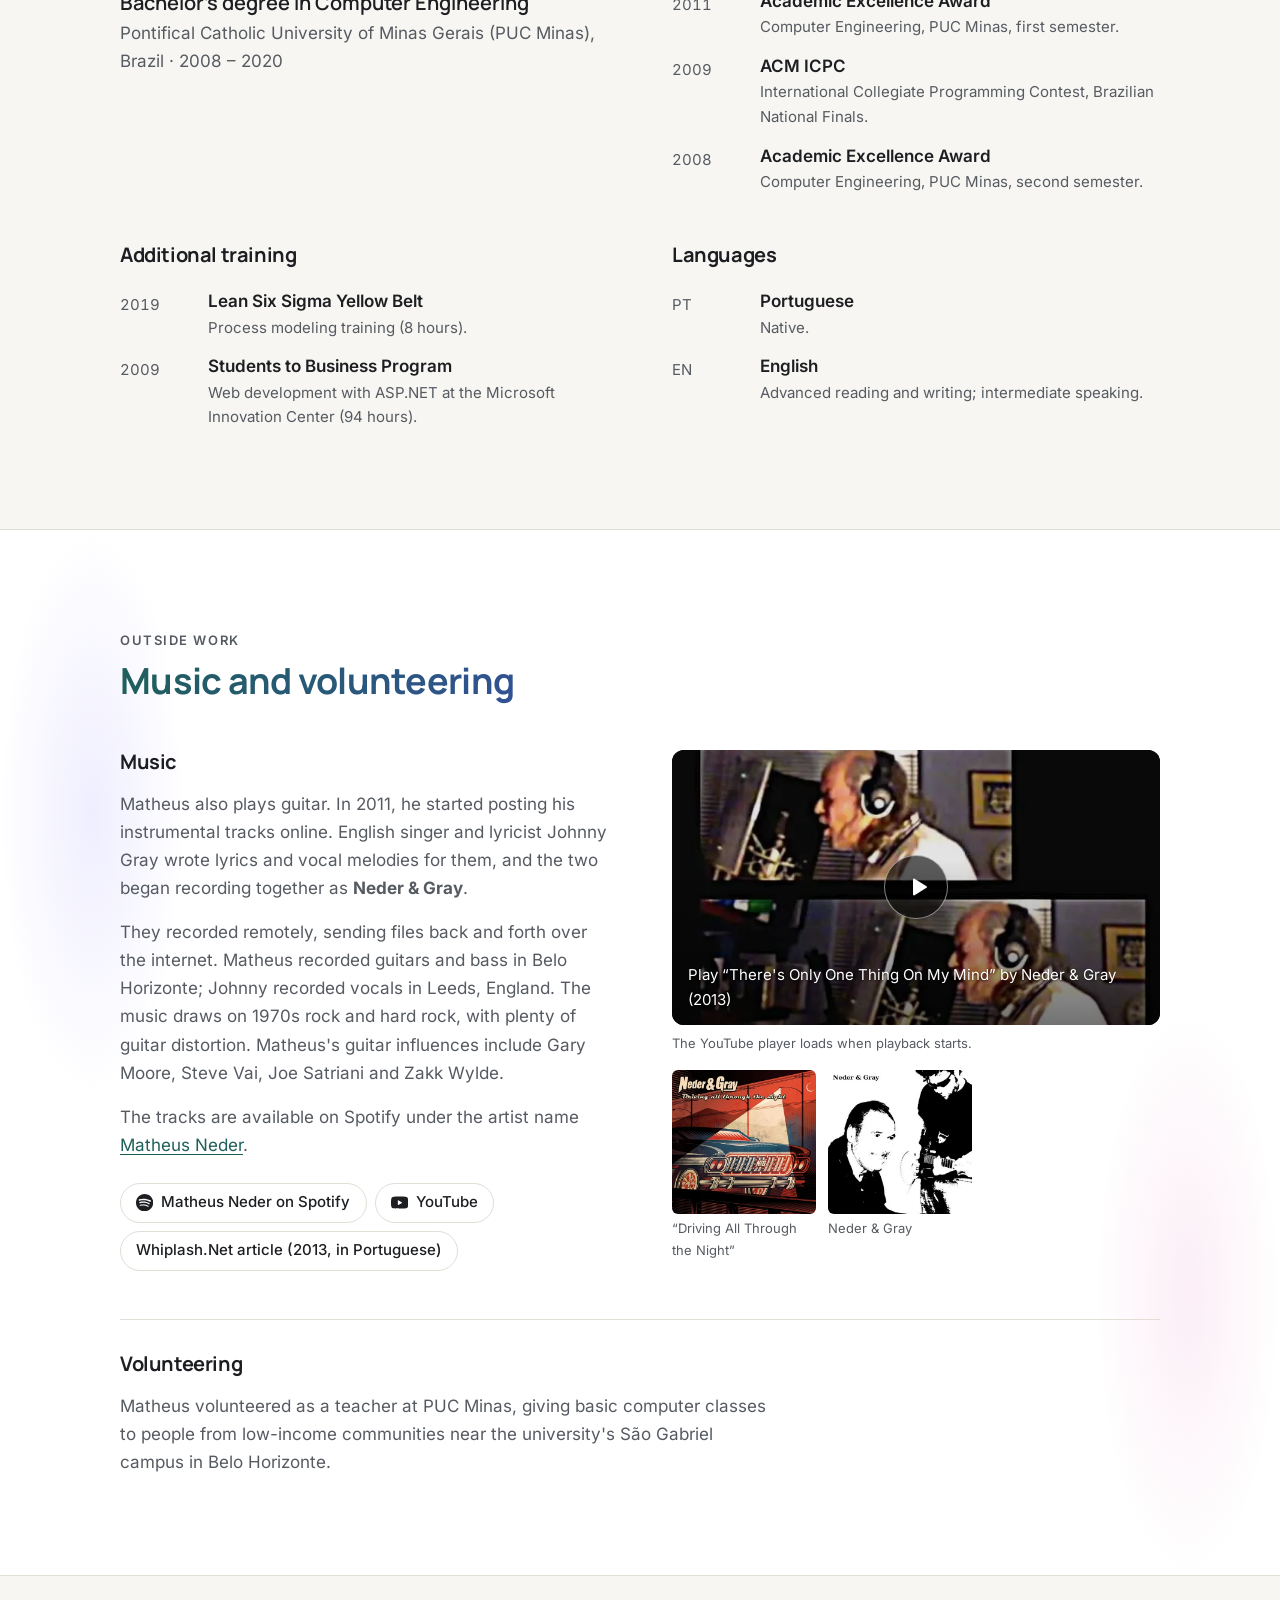
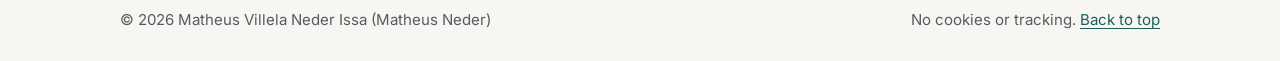
==== commit 46b2faf9: "Correct the PUC Minas graduation year to 2020 The Computer Engineering degree at PUC Minas ended in " ====
--- a/en/index.html
+++ b/en/index.html
@@ -505,7 +505,7 @@
             <h3>Degree</h3>
             <div class="degree">
               <h4>Bachelor's degree in Computer Engineering</h4>
-              <p>Pontifical Catholic University of Minas Gerais (PUC Minas), Brazil · 2008 – 2017</p>
+              <p>Pontifical Catholic University of Minas Gerais (PUC Minas), Brazil · 2008 – 2020</p>
             </div>
           </div>
 
